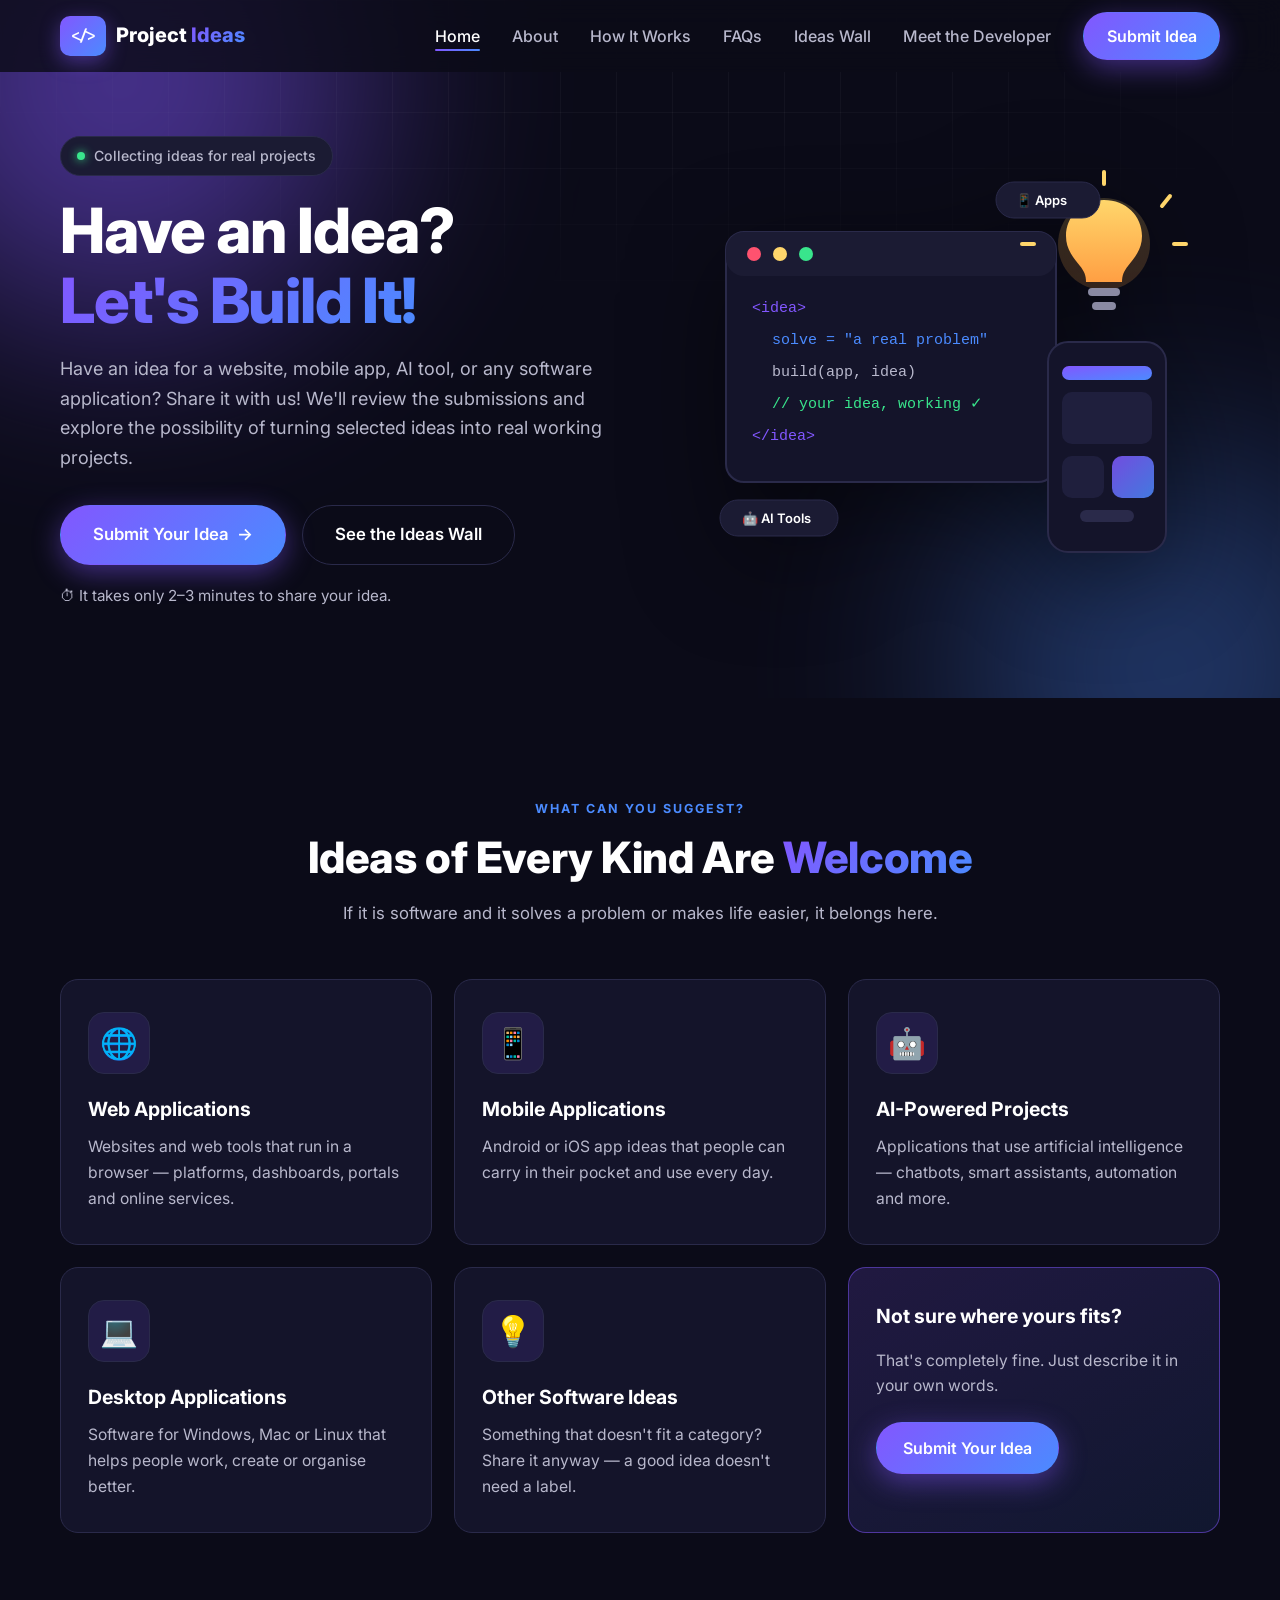
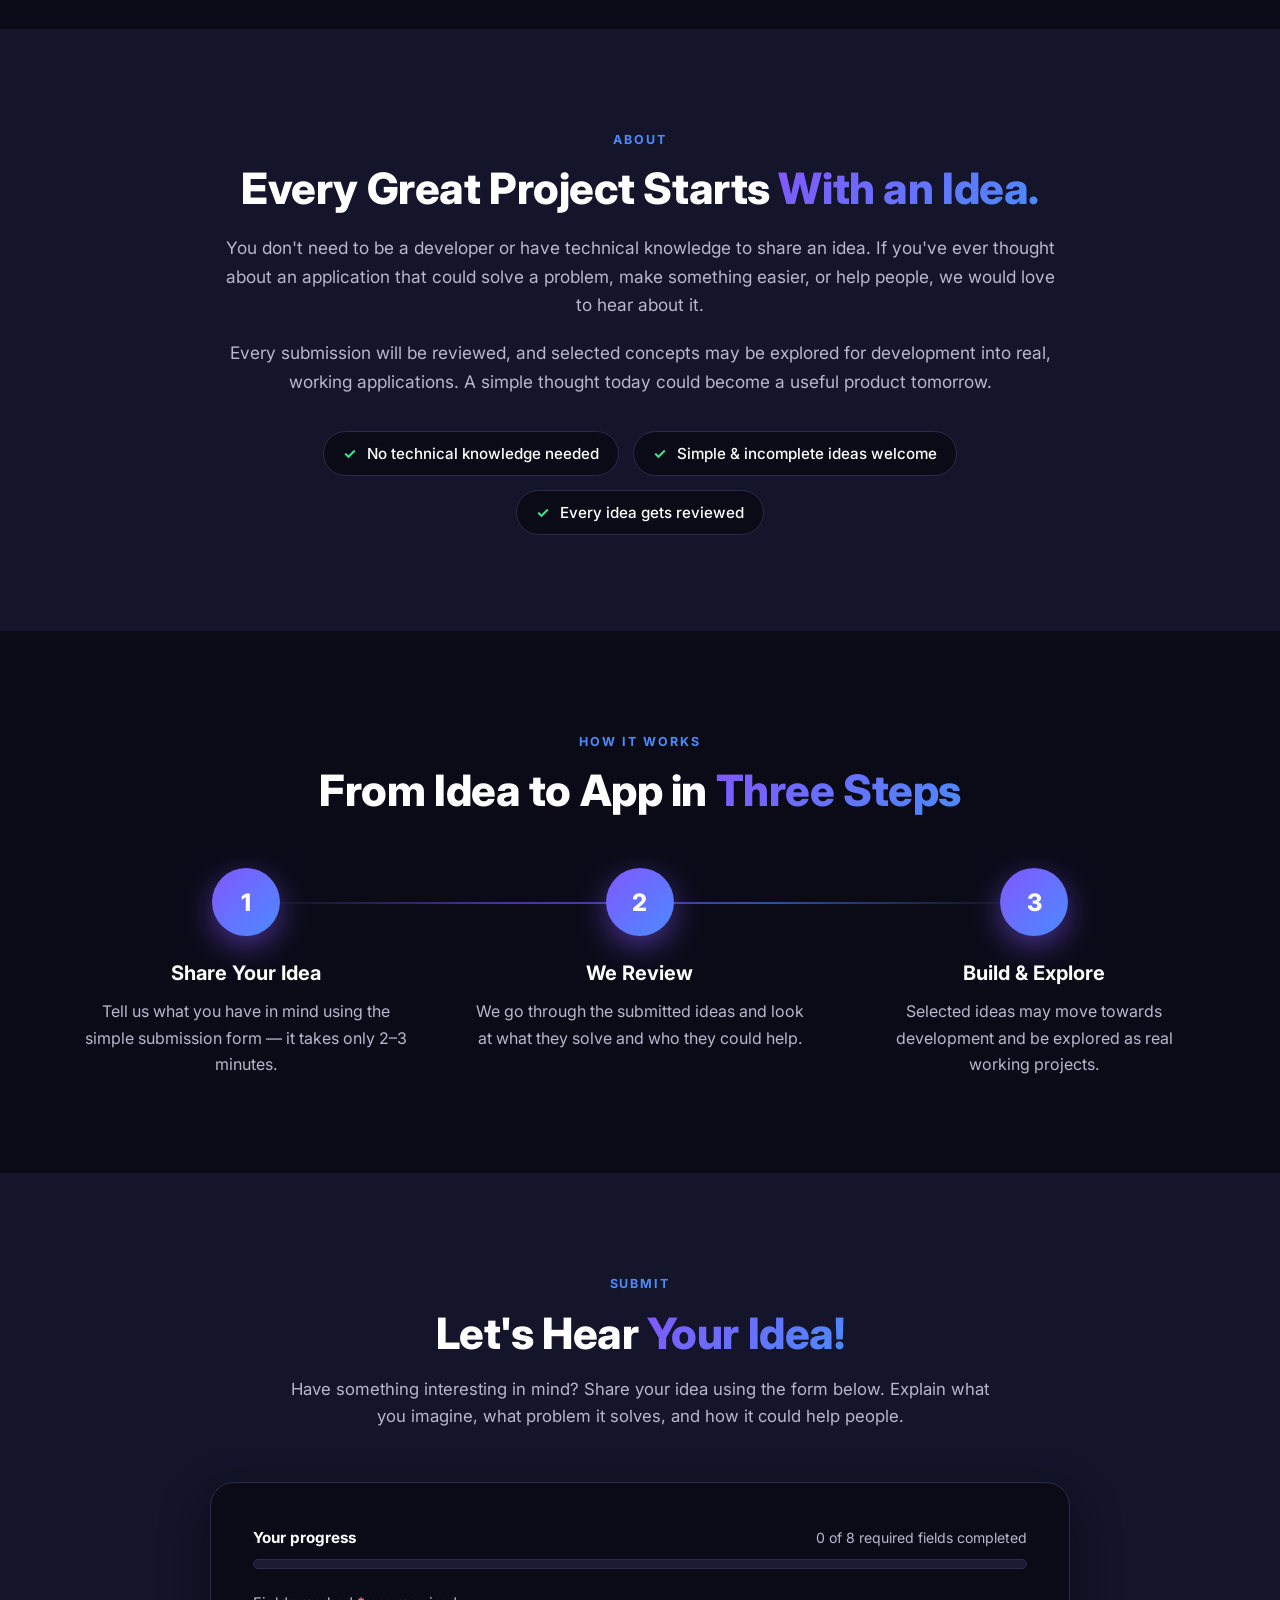
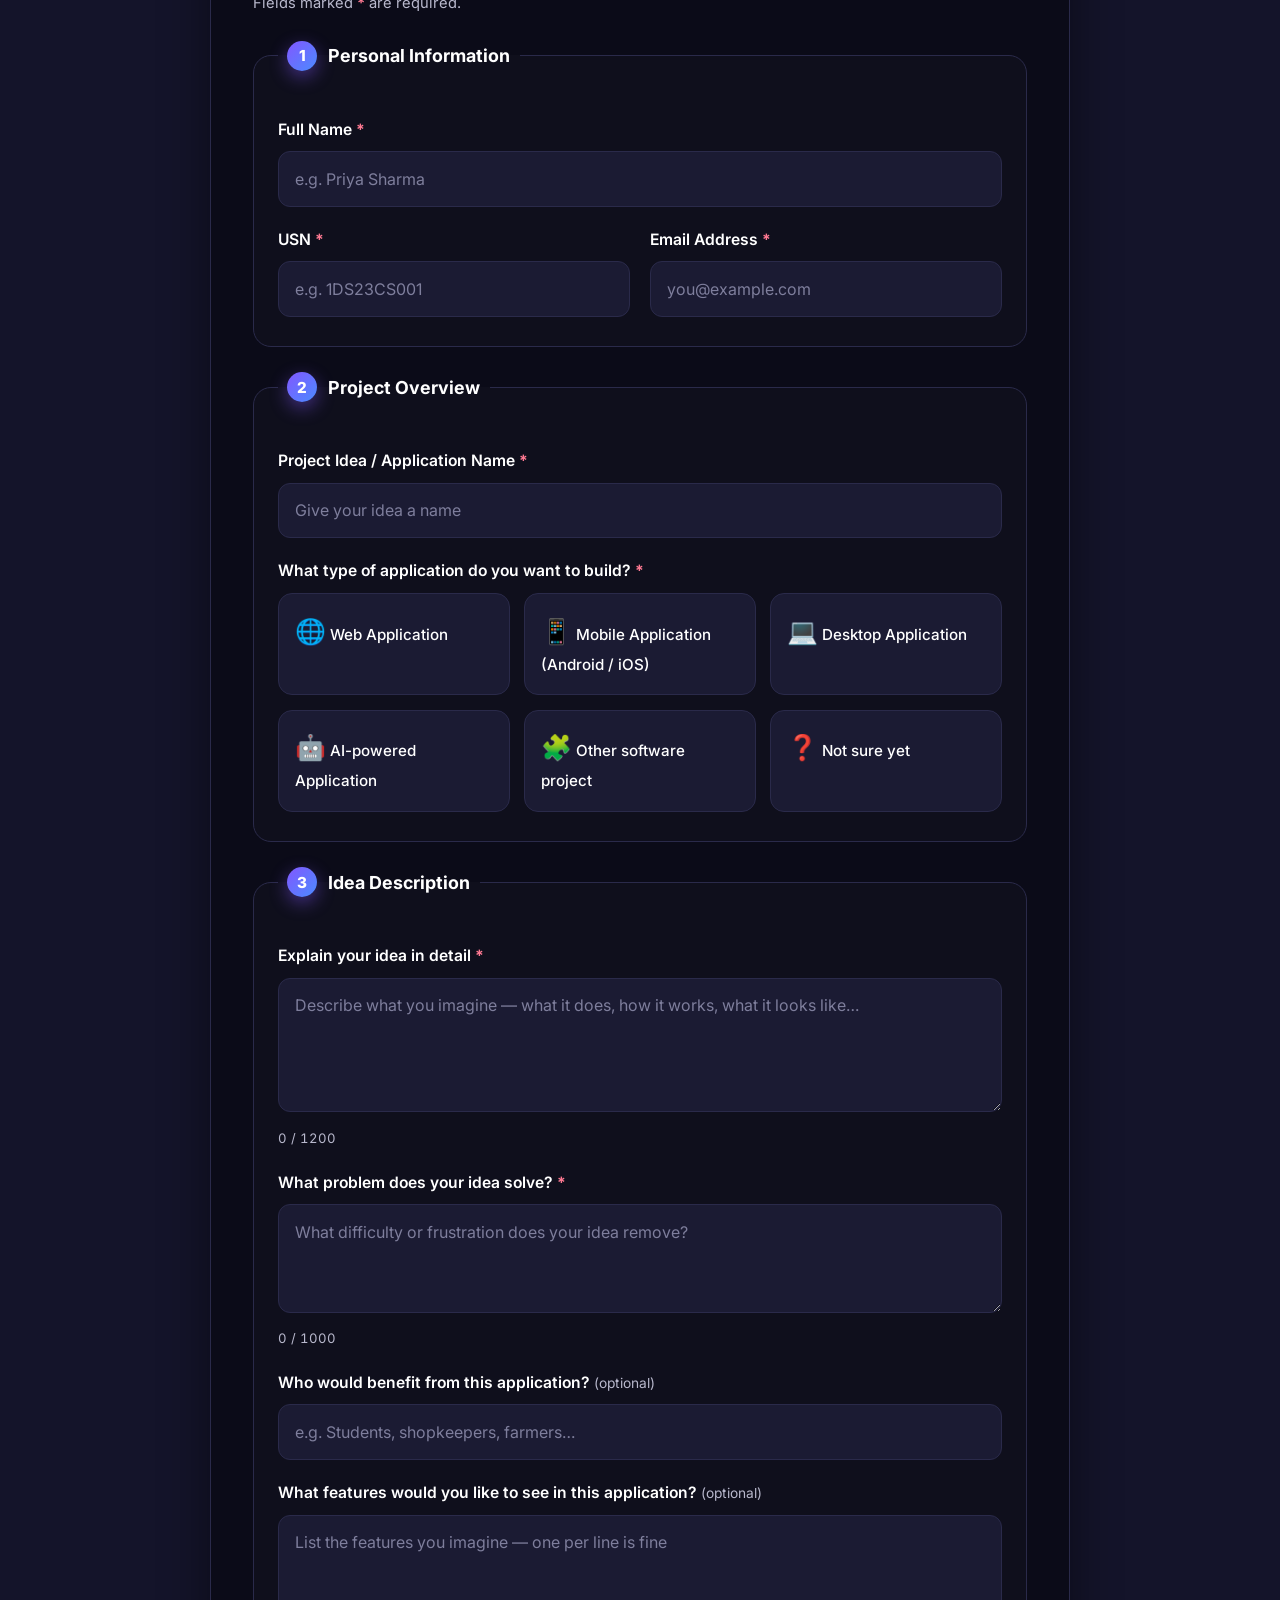
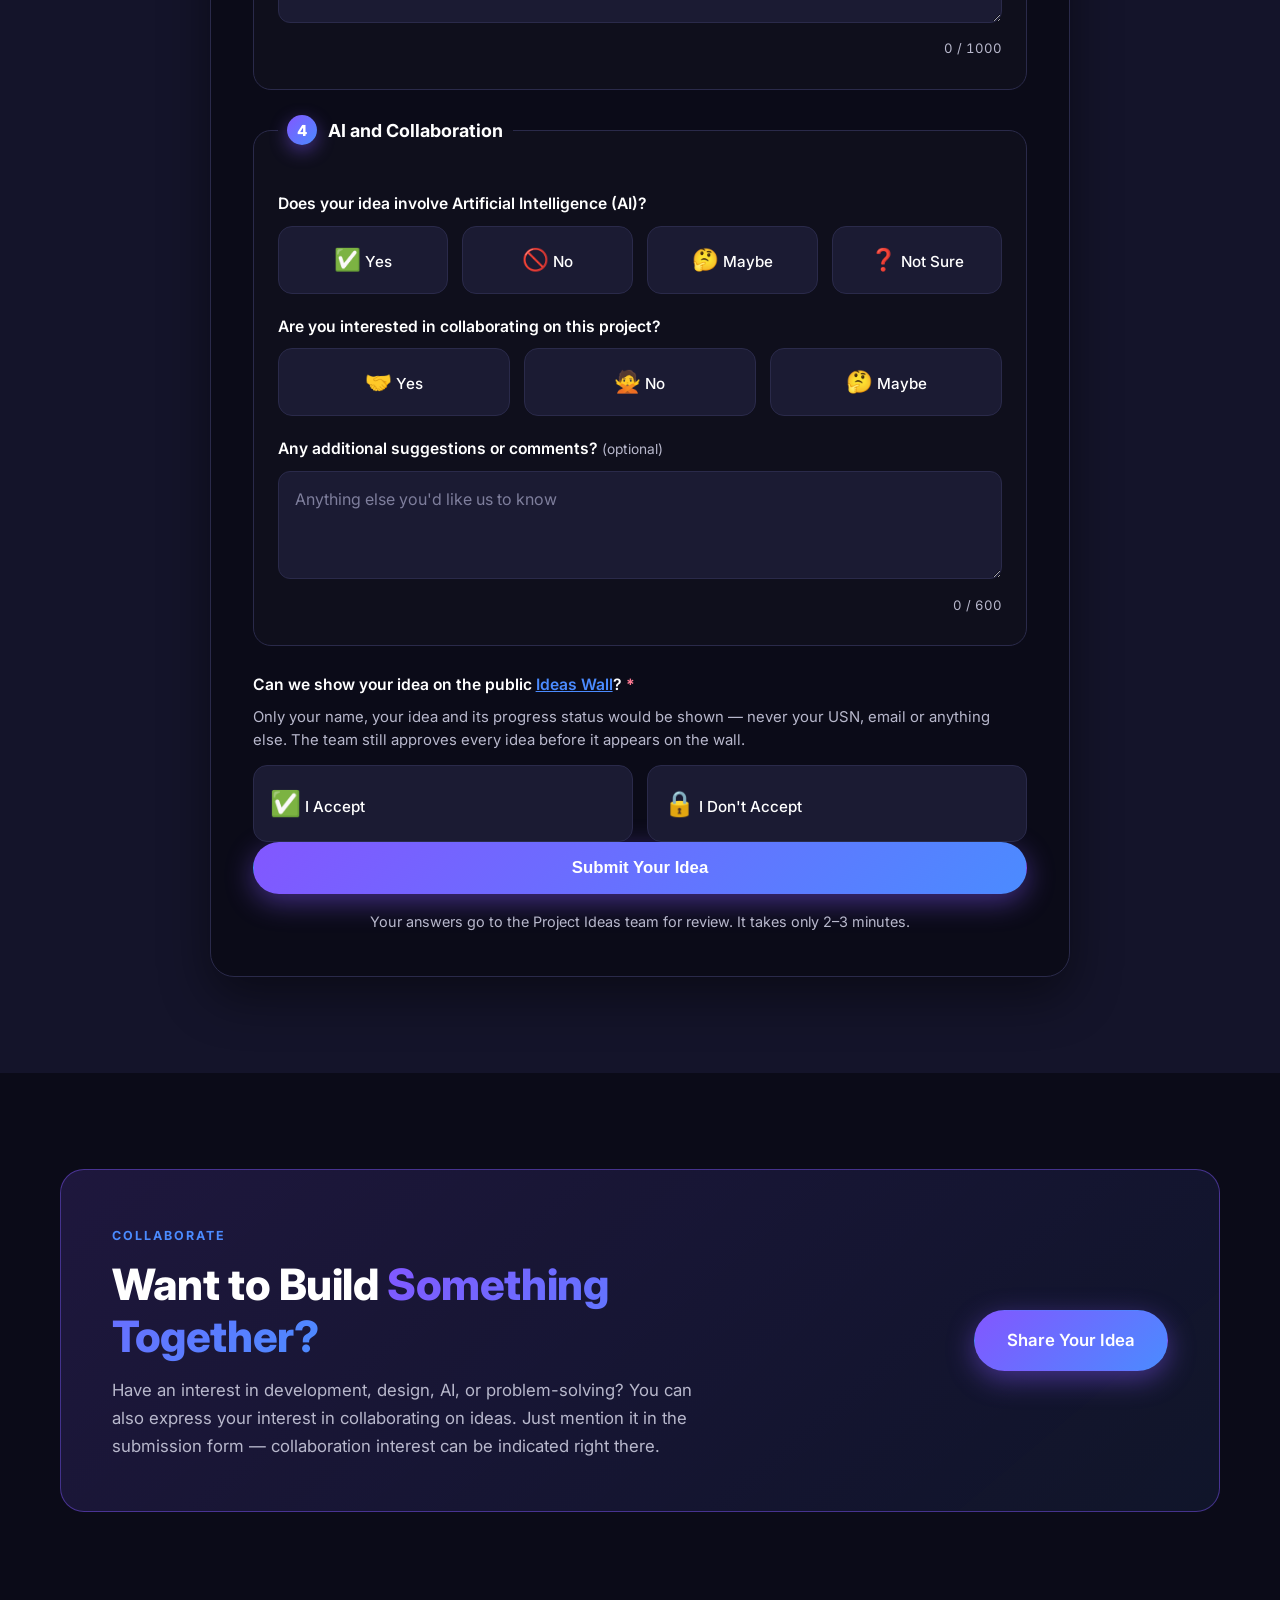
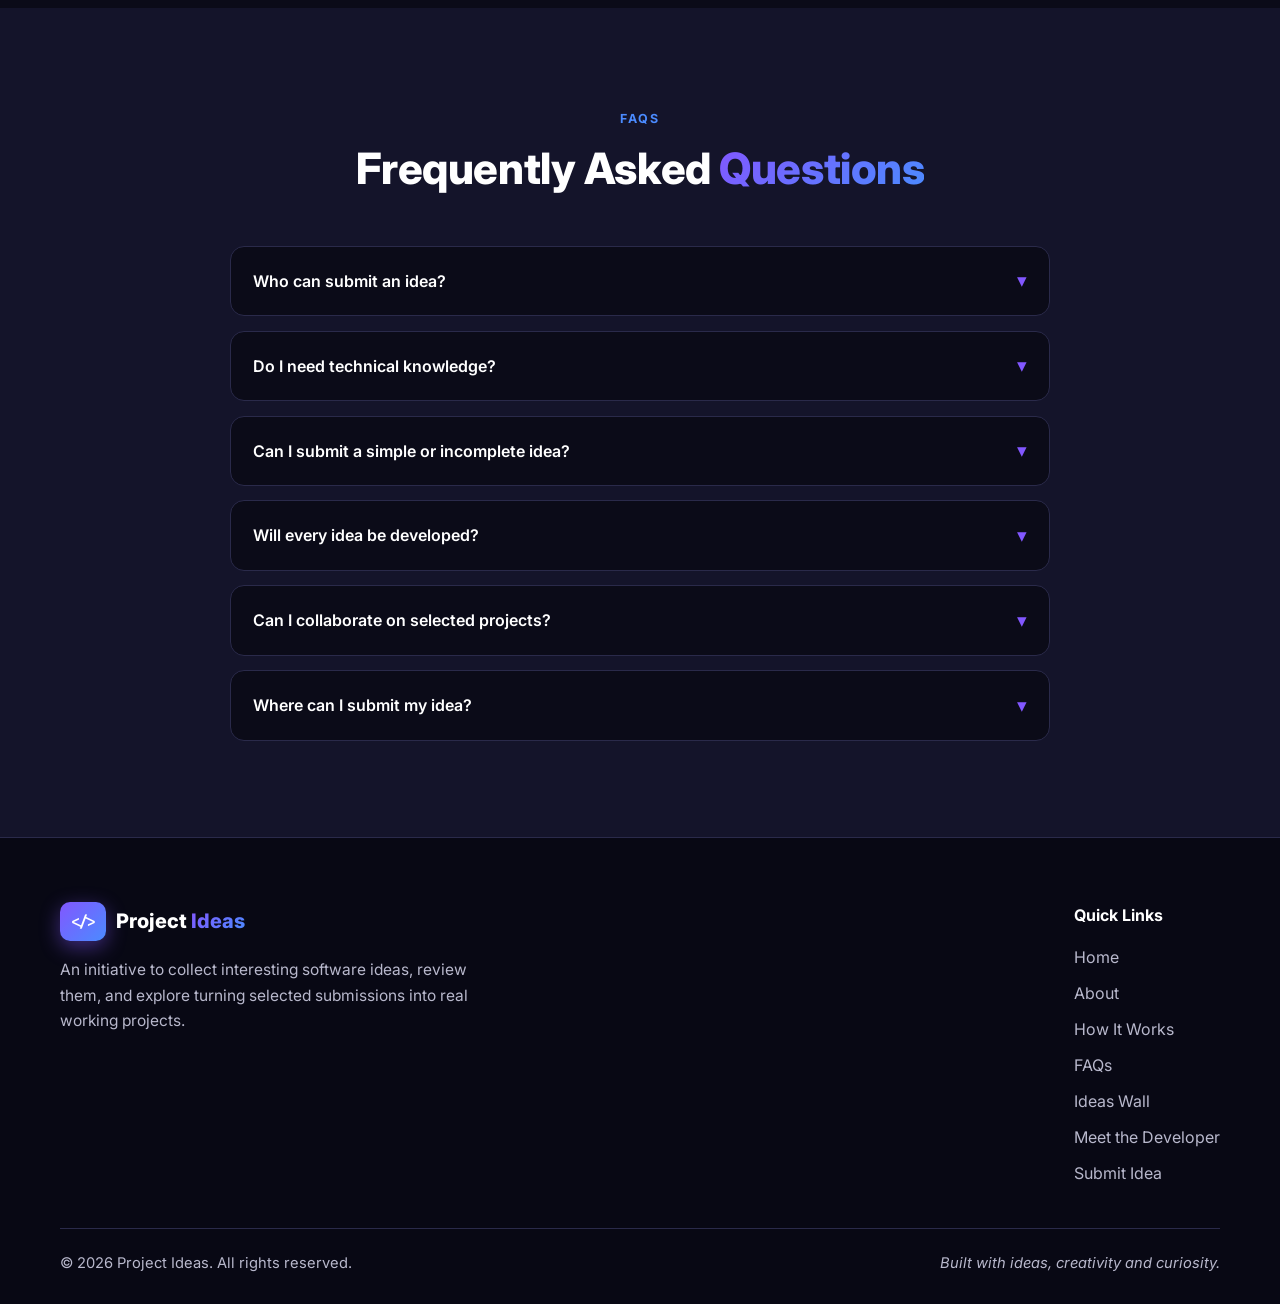
==== index.html @ 1f5ee450 "Add Meet the Developer page (about.html) + nav/footer links on all pages" ====
<!DOCTYPE html>
<html lang="en">
<head>
  <meta charset="UTF-8" />
  <meta name="viewport" content="width=device-width, initial-scale=1.0" />
  <title>Project Ideas — Have an Idea? Let's Build It!</title>
  <meta name="description" content="Share your idea for a website, mobile app, AI tool, desktop app or any software project. We review submissions and explore turning selected ideas into real working projects." />
  <meta name="keywords" content="project ideas, submit app idea, software ideas, AI projects, student projects, web app ideas, mobile app ideas" />
  <meta name="author" content="Project Ideas" />
  <meta name="theme-color" content="#0B0B18" />
  <!-- Open Graph -->
  <meta property="og:type" content="website" />
  <meta property="og:title" content="Project Ideas — Have an Idea? Let's Build It!" />
  <meta property="og:description" content="Share your software idea in 2–3 minutes. We'll review it and explore the possibility of turning selected ideas into real working projects." />
  <meta property="og:site_name" content="Project Ideas" />
  <meta name="twitter:card" content="summary" />
  <meta name="twitter:title" content="Project Ideas — Have an Idea? Let's Build It!" />
  <meta name="twitter:description" content="Share your software idea in 2–3 minutes. Selected ideas may move towards development." />
  <link rel="icon" type="image/svg+xml" href="assets/favicon.svg" />
  <link rel="preconnect" href="https://fonts.googleapis.com" />
  <link rel="preconnect" href="https://fonts.gstatic.com" crossorigin />
  <link href="https://fonts.googleapis.com/css2?family=Inter:wght@400;500;600;700;800&family=JetBrains+Mono:wght@500;700&display=swap" rel="stylesheet" />
  <link rel="stylesheet" href="css/style.css" />
</head>
<body>
  <a class="skip-link" href="#submit">Skip to submission form</a>

  <!-- ============ NAVIGATION ============ -->
  <header class="site-header" id="top">
    <nav class="nav container" aria-label="Main navigation">
      <a href="#home" class="logo" aria-label="Project Ideas — home">
        <span class="logo-icon" aria-hidden="true">&lt;/&gt;</span>
        <span class="logo-text">Project <span class="gradient-text">Ideas</span></span>
      </a>

      <button class="nav-toggle" id="navToggle" aria-expanded="false" aria-controls="navMenu" aria-label="Toggle navigation menu">
        <span></span><span></span><span></span>
      </button>

      <ul class="nav-menu" id="navMenu">
        <li><a class="nav-link active" href="#home">Home</a></li>
        <li><a class="nav-link" href="#about">About</a></li>
        <li><a class="nav-link" href="#how-it-works">How It Works</a></li>
        <li><a class="nav-link" href="#faqs">FAQs</a></li>
        <li><a class="nav-link" href="ideas.html">Ideas Wall</a></li>
        <li><a class="nav-link" href="about.html">Meet the Developer</a></li>
        <li><a class="btn btn-primary nav-cta" href="#submit">Submit Idea</a></li>
      </ul>
    </nav>
  </header>

  <main>
    <!-- ============ HERO ============ -->
    <section class="hero" id="home">
      <div class="hero-bg" aria-hidden="true">
        <div class="glow glow-purple"></div>
        <div class="glow glow-blue"></div>
        <div class="grid-overlay"></div>
      </div>
      <div class="container hero-inner">
        <div class="hero-copy reveal">
          <span class="badge"><span class="badge-dot" aria-hidden="true"></span> Collecting ideas for real projects</span>
          <h1>Have an Idea?<br /><span class="gradient-text">Let's Build It!</span></h1>
          <p class="hero-sub">Have an idea for a website, mobile app, AI tool, or any software application? Share it with us! We'll review the submissions and explore the possibility of turning selected ideas into real working projects.</p>
          <div class="hero-actions">
            <a href="#submit" class="btn btn-primary btn-lg">Submit Your Idea <span aria-hidden="true">→</span></a>
            <a href="ideas.html" class="btn btn-ghost btn-lg">See the Ideas Wall</a>
          </div>
          <p class="hero-note"><span aria-hidden="true">⏱</span> It takes only 2–3 minutes to share your idea.</p>
        </div>

        <div class="hero-art reveal" aria-hidden="true">
          <!-- Creative illustration: code window, lightbulb idea, app tiles -->
          <svg viewBox="0 0 520 420" role="img" aria-label="Illustration of a code editor with a glowing idea lightbulb and app windows" class="hero-svg">
            <defs>
              <linearGradient id="gradMain" x1="0" y1="0" x2="1" y2="1">
                <stop offset="0%" stop-color="#8257FF"/><stop offset="100%" stop-color="#4B8BFF"/>
              </linearGradient>
              <linearGradient id="gradBulb" x1="0" y1="0" x2="0" y2="1">
                <stop offset="0%" stop-color="#FFD66B"/><stop offset="100%" stop-color="#FF9F43"/>
              </linearGradient>
            </defs>
            <!-- code window -->
            <rect x="30" y="70" width="330" height="250" rx="18" fill="#14142A" stroke="#2A2A4A" stroke-width="2"/>
            <rect x="30" y="70" width="330" height="44" rx="18" fill="#1B1B33"/>
            <circle cx="58" cy="92" r="7" fill="#FF526F"/><circle cx="84" cy="92" r="7" fill="#FFD66B"/><circle cx="110" cy="92" r="7" fill="#39E58C"/>
            <g font-family="monospace" font-size="15">
              <text x="56" y="150" fill="#8257FF">&lt;idea&gt;</text>
              <text x="76" y="182" fill="#4B8BFF">solve = "a real problem"</text>
              <text x="76" y="214" fill="#B8B8CC">build(app, idea)</text>
              <text x="76" y="246" fill="#39E58C">// your idea, working ✓</text>
              <text x="56" y="278" fill="#8257FF">&lt;/idea&gt;</text>
            </g>
            <!-- phone -->
            <rect x="352" y="180" width="118" height="210" rx="20" fill="#14142A" stroke="#2A2A4A" stroke-width="2"/>
            <rect x="366" y="204" width="90" height="14" rx="7" fill="url(#gradMain)"/>
            <rect x="366" y="230" width="90" height="52" rx="10" fill="#1F1F3D"/>
            <rect x="366" y="294" width="42" height="42" rx="10" fill="#1F1F3D"/>
            <rect x="416" y="294" width="42" height="42" rx="10" fill="url(#gradMain)" opacity="0.85"/>
            <rect x="384" y="348" width="54" height="12" rx="6" fill="#2A2A4A"/>
            <!-- lightbulb -->
            <g class="bulb">
              <circle cx="408" cy="82" r="46" fill="url(#gradBulb)" opacity="0.18"/>
              <path d="M408 38c-22 0-38 16-38 36 0 14 8 22 14 30 4 5 6 9 6 16h36c0-7 2-11 6-16 6-8 14-16 14-30 0-20-16-36-38-36z" fill="url(#gradBulb)"/>
              <rect x="392" y="126" width="32" height="8" rx="4" fill="#8A8AA3"/>
              <rect x="396" y="140" width="24" height="8" rx="4" fill="#8A8AA3"/>
              <g stroke="#FFD66B" stroke-width="4" stroke-linecap="round">
                <line x1="408" y1="10" x2="408" y2="22"/><line x1="342" y1="34" x2="350" y2="44"/>
                <line x1="474" y1="34" x2="466" y2="44"/><line x1="326" y1="82" x2="338" y2="82"/><line x1="478" y1="82" x2="490" y2="82"/>
              </g>
            </g>
            <!-- floating chips -->
            <g font-family="Inter, sans-serif" font-size="13" font-weight="600">
              <rect x="24" y="338" width="118" height="36" rx="18" fill="#1B1B33" stroke="#2A2A4A"/>
              <text x="46" y="361" fill="#FFFFFF">🤖 AI Tools</text>
              <rect x="300" y="20" width="104" height="36" rx="18" fill="#1B1B33" stroke="#2A2A4A"/>
              <text x="320" y="43" fill="#FFFFFF">📱 Apps</text>
            </g>
          </svg>
        </div>
      </div>
    </section>

    <!-- ============ CATEGORIES ============ -->
    <section class="section" id="categories" aria-labelledby="categories-heading">
      <div class="container">
        <div class="section-head reveal">
          <span class="eyebrow">What can you suggest?</span>
          <h2 id="categories-heading">Ideas of Every Kind Are <span class="gradient-text">Welcome</span></h2>
          <p class="section-sub">If it is software and it solves a problem or makes life easier, it belongs here.</p>
        </div>
        <div class="cards-grid">
          <article class="card reveal">
            <div class="card-icon" aria-hidden="true">🌐</div>
            <h3>Web Applications</h3>
            <p>Websites and web tools that run in a browser — platforms, dashboards, portals and online services.</p>
          </article>
          <article class="card reveal">
            <div class="card-icon" aria-hidden="true">📱</div>
            <h3>Mobile Applications</h3>
            <p>Android or iOS app ideas that people can carry in their pocket and use every day.</p>
          </article>
          <article class="card reveal">
            <div class="card-icon" aria-hidden="true">🤖</div>
            <h3>AI-Powered Projects</h3>
            <p>Applications that use artificial intelligence — chatbots, smart assistants, automation and more.</p>
          </article>
          <article class="card reveal">
            <div class="card-icon" aria-hidden="true">💻</div>
            <h3>Desktop Applications</h3>
            <p>Software for Windows, Mac or Linux that helps people work, create or organise better.</p>
          </article>
          <article class="card reveal">
            <div class="card-icon" aria-hidden="true">💡</div>
            <h3>Other Software Ideas</h3>
            <p>Something that doesn't fit a category? Share it anyway — a good idea doesn't need a label.</p>
          </article>
          <article class="card card-cta reveal">
            <h3>Not sure where yours fits?</h3>
            <p>That's completely fine. Just describe it in your own words.</p>
            <a href="#submit" class="btn btn-primary">Submit Your Idea</a>
          </article>
        </div>
      </div>
    </section>

    <!-- ============ ABOUT ============ -->
    <section class="section section-alt" id="about" aria-labelledby="about-heading">
      <div class="container about-inner reveal">
        <span class="eyebrow">About</span>
        <h2 id="about-heading">Every Great Project Starts <span class="gradient-text">With an Idea.</span></h2>
        <p>You don't need to be a developer or have technical knowledge to share an idea. If you've ever thought about an application that could solve a problem, make something easier, or help people, we would love to hear about it.</p>
        <p>Every submission will be reviewed, and selected concepts may be explored for development into real, working applications. A simple thought today could become a useful product tomorrow.</p>
        <div class="about-points">
          <div class="about-point"><span aria-hidden="true">✓</span> No technical knowledge needed</div>
          <div class="about-point"><span aria-hidden="true">✓</span> Simple &amp; incomplete ideas welcome</div>
          <div class="about-point"><span aria-hidden="true">✓</span> Every idea gets reviewed</div>
        </div>
      </div>
    </section>

    <!-- ============ HOW IT WORKS ============ -->
    <section class="section" id="how-it-works" aria-labelledby="how-heading">
      <div class="container">
        <div class="section-head reveal">
          <span class="eyebrow">How It Works</span>
          <h2 id="how-heading">From Idea to App in <span class="gradient-text">Three Steps</span></h2>
        </div>
        <ol class="steps">
          <li class="step reveal">
            <div class="step-number" aria-hidden="true">1</div>
            <h3>Share Your Idea</h3>
            <p>Tell us what you have in mind using the simple submission form — it takes only 2–3 minutes.</p>
          </li>
          <li class="step reveal">
            <div class="step-number" aria-hidden="true">2</div>
            <h3>We Review</h3>
            <p>We go through the submitted ideas and look at what they solve and who they could help.</p>
          </li>
          <li class="step reveal">
            <div class="step-number" aria-hidden="true">3</div>
            <h3>Build &amp; Explore</h3>
            <p>Selected ideas may move towards development and be explored as real working projects.</p>
          </li>
        </ol>
      </div>
    </section>

    <!-- ============ SUBMIT ============ -->
    <section class="section section-alt" id="submit" aria-labelledby="submit-heading">
      <div class="container">
        <div class="section-head reveal">
          <span class="eyebrow">Submit</span>
          <h2 id="submit-heading">Let's Hear <span class="gradient-text">Your Idea!</span></h2>
          <p class="section-sub">Have something interesting in mind? Share your idea using the form below. Explain what you imagine, what problem it solves, and how it could help people.</p>
        </div>

        <div class="form-shell reveal">
          <!-- ===== Custom submission form (posts to Google Sheets via Apps Script — see js/config.js) ===== -->
          <form id="ideaForm" novalidate>
            <!-- Progress indicator -->
            <div class="form-progress" aria-live="polite">
              <div class="form-progress-head">
                <span class="form-progress-title">Your progress</span>
                <span class="form-progress-text" id="formProgressText">0 of 8 required fields completed</span>
              </div>
              <div class="form-progress-track" role="progressbar" aria-valuemin="0" aria-valuemax="100" aria-valuenow="0" id="formProgressBarWrap" aria-label="Form completion progress">
                <div class="form-progress-fill" id="formProgressFill"></div>
              </div>
            </div>

            <p class="form-required-note">Fields marked <span class="req" aria-hidden="true">*</span> are required.</p>

            <!-- Section 1: Personal Information -->
            <fieldset class="form-section">
              <legend><span class="form-section-num" aria-hidden="true">1</span> Personal Information</legend>

              <div class="field">
                <label for="fullName">Full Name <span class="req" aria-hidden="true">*</span></label>
                <input type="text" id="fullName" name="fullName" placeholder="e.g. Priya Sharma" autocomplete="name" required aria-describedby="err-fullName" />
                <p class="field-error" id="err-fullName" role="alert" hidden></p>
              </div>

              <div class="field-row">
                <div class="field">
                  <label for="usn">USN <span class="req" aria-hidden="true">*</span></label>
                  <input type="text" id="usn" name="usn" placeholder="e.g. 1DS23CS001" autocomplete="off" required aria-describedby="err-usn" />
                  <p class="field-error" id="err-usn" role="alert" hidden></p>
                </div>
                <div class="field">
                  <label for="email">Email Address <span class="req" aria-hidden="true">*</span></label>
                  <input type="email" id="email" name="email" placeholder="you@example.com" autocomplete="email" required aria-describedby="err-email" />
                  <p class="field-error" id="err-email" role="alert" hidden></p>
                </div>
              </div>
            </fieldset>

            <!-- Section 2: Project Overview -->
            <fieldset class="form-section">
              <legend><span class="form-section-num" aria-hidden="true">2</span> Project Overview</legend>

              <div class="field">
                <label for="ideaName">Project Idea / Application Name <span class="req" aria-hidden="true">*</span></label>
                <input type="text" id="ideaName" name="ideaName" placeholder="Give your idea a name" required aria-describedby="err-ideaName" />
                <p class="field-error" id="err-ideaName" role="alert" hidden></p>
              </div>

              <div class="field">
                <span class="field-label" id="appTypeLabel">What type of application do you want to build? <span class="req" aria-hidden="true">*</span></span>
                <div class="select-cards" role="radiogroup" aria-labelledby="appTypeLabel" aria-describedby="err-appType">
                  <label class="select-card">
                    <input type="radio" name="appType" value="Web Application" />
                    <span class="select-card-icon" aria-hidden="true">🌐</span>
                    <span class="select-card-text">Web Application</span>
                  </label>
                  <label class="select-card">
                    <input type="radio" name="appType" value="Mobile Application (Android / iOS)" />
                    <span class="select-card-icon" aria-hidden="true">📱</span>
                    <span class="select-card-text">Mobile Application (Android / iOS)</span>
                  </label>
                  <label class="select-card">
                    <input type="radio" name="appType" value="Desktop Application" />
                    <span class="select-card-icon" aria-hidden="true">💻</span>
                    <span class="select-card-text">Desktop Application</span>
                  </label>
                  <label class="select-card">
                    <input type="radio" name="appType" value="AI-powered Application" />
                    <span class="select-card-icon" aria-hidden="true">🤖</span>
                    <span class="select-card-text">AI-powered Application</span>
                  </label>
                  <label class="select-card">
                    <input type="radio" name="appType" value="Other software project" />
                    <span class="select-card-icon" aria-hidden="true">🧩</span>
                    <span class="select-card-text">Other software project</span>
                  </label>
                  <label class="select-card">
                    <input type="radio" name="appType" value="Not sure yet" />
                    <span class="select-card-icon" aria-hidden="true">❓</span>
                    <span class="select-card-text">Not sure yet</span>
                  </label>
                </div>
                <p class="field-error" id="err-appType" role="alert" hidden></p>
              </div>
            </fieldset>

            <!-- Section 3: Idea Description -->
            <fieldset class="form-section">
              <legend><span class="form-section-num" aria-hidden="true">3</span> Idea Description</legend>

              <div class="field">
                <label for="ideaExplain">Explain your idea in detail <span class="req" aria-hidden="true">*</span></label>
                <textarea id="ideaExplain" name="ideaExplain" rows="4" maxlength="1200" data-counter placeholder="Describe what you imagine — what it does, how it works, what it looks like…" required aria-describedby="err-ideaExplain"></textarea>
                <div class="field-meta"><p class="field-error" id="err-ideaExplain" role="alert" hidden></p><span class="char-count" data-count-for="ideaExplain" aria-hidden="true">0 / 1200</span></div>
              </div>

              <div class="field">
                <label for="problem">What problem does your idea solve? <span class="req" aria-hidden="true">*</span></label>
                <textarea id="problem" name="problem" rows="3" maxlength="1000" data-counter placeholder="What difficulty or frustration does your idea remove?" required aria-describedby="err-problem"></textarea>
                <div class="field-meta"><p class="field-error" id="err-problem" role="alert" hidden></p><span class="char-count" data-count-for="problem" aria-hidden="true">0 / 1000</span></div>
              </div>

              <div class="field">
                <label for="beneficiaries">Who would benefit from this application? <span class="optional">(optional)</span></label>
                <input type="text" id="beneficiaries" name="beneficiaries" placeholder="e.g. Students, shopkeepers, farmers…" />
              </div>

              <div class="field">
                <label for="features">What features would you like to see in this application? <span class="optional">(optional)</span></label>
                <textarea id="features" name="features" rows="3" maxlength="1000" data-counter placeholder="List the features you imagine — one per line is fine"></textarea>
                <div class="field-meta"><span></span><span class="char-count" data-count-for="features" aria-hidden="true">0 / 1000</span></div>
              </div>
            </fieldset>

            <!-- Section 4: AI and Collaboration -->
            <fieldset class="form-section">
              <legend><span class="form-section-num" aria-hidden="true">4</span> AI and Collaboration</legend>

              <div class="field">
                <span class="field-label" id="aiLabel">Does your idea involve Artificial Intelligence (AI)?</span>
                <div class="choice-cards choice-cards-4" role="radiogroup" aria-labelledby="aiLabel">
                  <label class="select-card select-card-sm">
                    <input type="radio" name="aiInvolved" value="Yes" />
                    <span class="select-card-icon" aria-hidden="true">✅</span>
                    <span class="select-card-text">Yes</span>
                  </label>
                  <label class="select-card select-card-sm">
                    <input type="radio" name="aiInvolved" value="No" />
                    <span class="select-card-icon" aria-hidden="true">🚫</span>
                    <span class="select-card-text">No</span>
                  </label>
                  <label class="select-card select-card-sm">
                    <input type="radio" name="aiInvolved" value="Maybe" />
                    <span class="select-card-icon" aria-hidden="true">🤔</span>
                    <span class="select-card-text">Maybe</span>
                  </label>
                  <label class="select-card select-card-sm">
                    <input type="radio" name="aiInvolved" value="Not Sure" />
                    <span class="select-card-icon" aria-hidden="true">❓</span>
                    <span class="select-card-text">Not Sure</span>
                  </label>
                </div>
              </div>

              <div class="field">
                <span class="field-label" id="collabLabel">Are you interested in collaborating on this project?</span>
                <div class="choice-cards choice-cards-3" role="radiogroup" aria-labelledby="collabLabel">
                  <label class="select-card select-card-sm">
                    <input type="radio" name="collaborate" value="Yes" />
                    <span class="select-card-icon" aria-hidden="true">🤝</span>
                    <span class="select-card-text">Yes</span>
                  </label>
                  <label class="select-card select-card-sm">
                    <input type="radio" name="collaborate" value="No" />
                    <span class="select-card-icon" aria-hidden="true">🙅</span>
                    <span class="select-card-text">No</span>
                  </label>
                  <label class="select-card select-card-sm">
                    <input type="radio" name="collaborate" value="Maybe" />
                    <span class="select-card-icon" aria-hidden="true">🤔</span>
                    <span class="select-card-text">Maybe</span>
                  </label>
                </div>
              </div>

              <div class="field">
                <label for="comments">Any additional suggestions or comments? <span class="optional">(optional)</span></label>
                <textarea id="comments" name="comments" rows="3" maxlength="600" data-counter placeholder="Anything else you'd like us to know"></textarea>
                <div class="field-meta"><span></span><span class="char-count" data-count-for="comments" aria-hidden="true">0 / 600</span></div>
              </div>
            </fieldset>

            <div class="field consent-field">
              <span class="field-label" id="consentLabel">Can we show your idea on the public <a href="ideas.html">Ideas Wall</a>? <span class="req" aria-hidden="true">*</span></span>
              <p class="consent-note">Only your name, your idea and its progress status would be shown — never your USN, email or anything else. The team still approves every idea before it appears on the wall.</p>
              <div class="choice-cards choice-cards-2" role="radiogroup" aria-labelledby="consentLabel" aria-describedby="err-consent">
                <label class="select-card">
                  <input type="radio" name="consentPublic" value="Yes" />
                  <span class="select-card-icon" aria-hidden="true">✅</span>
                  <span class="select-card-text">I Accept</span>
                </label>
                <label class="select-card">
                  <input type="radio" name="consentPublic" value="No" />
                  <span class="select-card-icon" aria-hidden="true">🔒</span>
                  <span class="select-card-text">I Don't Accept</span>
                </label>
              </div>
              <p class="field-error" id="err-consent" role="alert" hidden></p>
            </div>

            <div class="form-error-banner" id="formError" role="alert" hidden>
              <strong>Your idea couldn't be submitted.</strong>
              <span id="formErrorText">Please check your connection and try again.</span>
            </div>

            <button type="submit" class="btn btn-primary btn-lg form-submit" id="submitBtn">
              <span class="btn-spinner" id="submitSpinner" aria-hidden="true" hidden></span>
              <span id="submitBtnText">Submit Your Idea</span>
            </button>
            <p class="form-privacy">Your answers go to the Project Ideas team for review. It takes only 2–3 minutes.</p>
          </form>

          <!-- ===== Success confirmation (shown after a successful submission) ===== -->
          <div class="form-success" id="formSuccess" hidden tabindex="-1">
            <div class="success-check" aria-hidden="true">
              <svg viewBox="0 0 52 52"><circle cx="26" cy="26" r="24" fill="none"/><path fill="none" d="M14 27l8 8 16-17"/></svg>
            </div>
            <h3>Idea submitted — thank you!</h3>
            <p>Your idea <strong id="successIdeaName"></strong> has been received. We'll review it along with the other submissions, and selected ideas may move towards development.</p>
            <p class="form-thanks">Thank you for taking the time to share your idea!</p>
            <button type="button" class="btn btn-ghost" id="submitAnother">Submit Another Idea</button>
          </div>
        </div>
      </div>
    </section>

    <!-- ============ COLLABORATION ============ -->
    <section class="section" id="collaborate" aria-labelledby="collab-heading">
      <div class="container collab-box reveal">
        <div>
          <span class="eyebrow">Collaborate</span>
          <h2 id="collab-heading">Want to Build <span class="gradient-text">Something Together?</span></h2>
          <p>Have an interest in development, design, AI, or problem-solving? You can also express your interest in collaborating on ideas. Just mention it in the submission form — collaboration interest can be indicated right there.</p>
        </div>
        <a href="#submit" class="btn btn-primary btn-lg">Share Your Idea</a>
      </div>
    </section>

    <!-- ============ FAQ ============ -->
    <section class="section section-alt" id="faqs" aria-labelledby="faq-heading">
      <div class="container faq-wrap">
        <div class="section-head reveal">
          <span class="eyebrow">FAQs</span>
          <h2 id="faq-heading">Frequently Asked <span class="gradient-text">Questions</span></h2>
        </div>
        <div class="faq-list reveal">
          <div class="faq-item">
            <h3><button class="faq-question" aria-expanded="false">Who can submit an idea?<span class="faq-chevron" aria-hidden="true">▾</span></button></h3>
            <div class="faq-answer" hidden><p>Anyone. Students and other interested people are all welcome — if you have an idea for a software application, you can share it here.</p></div>
          </div>
          <div class="faq-item">
            <h3><button class="faq-question" aria-expanded="false">Do I need technical knowledge?<span class="faq-chevron" aria-hidden="true">▾</span></button></h3>
            <div class="faq-answer" hidden><p>No. You don't need to be a developer or have any technical knowledge. Just describe your idea in your own words — what it is, what problem it solves, and how it could help people.</p></div>
          </div>
          <div class="faq-item">
            <h3><button class="faq-question" aria-expanded="false">Can I submit a simple or incomplete idea?<span class="faq-chevron" aria-hidden="true">▾</span></button></h3>
            <div class="faq-answer" hidden><p>Yes, absolutely. Simple and incomplete ideas are welcome. Share whatever you have in mind — even a rough thought is a valid starting point.</p></div>
          </div>
          <div class="faq-item">
            <h3><button class="faq-question" aria-expanded="false">Will every idea be developed?<span class="faq-chevron" aria-hidden="true">▾</span></button></h3>
            <div class="faq-answer" hidden><p>Not every idea can be developed. All submissions are reviewed, and selected ideas may be explored for development into working projects.</p></div>
          </div>
          <div class="faq-item">
            <h3><button class="faq-question" aria-expanded="false">Can I collaborate on selected projects?<span class="faq-chevron" aria-hidden="true">▾</span></button></h3>
            <div class="faq-answer" hidden><p>Yes. If you're interested in development, design, AI or problem-solving, you can express your interest in collaborating through the submission form.</p></div>
          </div>
          <div class="faq-item">
            <h3><button class="faq-question" aria-expanded="false">Where can I submit my idea?<span class="faq-chevron" aria-hidden="true">▾</span></button></h3>
            <div class="faq-answer" hidden><p>Right here on this page — use the <a href="#submit">submission form in the Submit section above</a>. It takes only 2–3 minutes.</p></div>
          </div>
        </div>
      </div>
    </section>
  </main>

  <!-- ============ FOOTER ============ -->
  <footer class="site-footer">
    <div class="container footer-inner">
      <div class="footer-brand">
        <a href="#home" class="logo">
          <span class="logo-icon" aria-hidden="true">&lt;/&gt;</span>
          <span class="logo-text">Project <span class="gradient-text">Ideas</span></span>
        </a>
        <p>An initiative to collect interesting software ideas, review them, and explore turning selected submissions into real working projects.</p>
      </div>
      <nav class="footer-links" aria-label="Footer navigation">
        <h3>Quick Links</h3>
        <ul>
          <li><a href="#home">Home</a></li>
          <li><a href="#about">About</a></li>
          <li><a href="#how-it-works">How It Works</a></li>
          <li><a href="#faqs">FAQs</a></li>
          <li><a href="ideas.html">Ideas Wall</a></li>
          <li><a href="about.html">Meet the Developer</a></li>
          <li><a href="#submit">Submit Idea</a></li>
        </ul>
      </nav>
    </div>
    <div class="container footer-bottom">
      <p>© <span id="year">2026</span> Project Ideas. All rights reserved.</p>
      <p class="footer-tagline">Built with ideas, creativity and curiosity.</p>
    </div>
  </footer>

  <button class="back-to-top" id="backToTop" aria-label="Back to top">↑</button>

  <script src="js/config.js"></script>
  <script src="js/main.js"></script>
  <script src="js/form.js"></script>
</body>
</html>
---- css/style.css ----
/* Project Ideas — style.css */
:root{
  --bg:#0B0B18; --bg-2:#14142A; --bg-3:#1B1B33; --border:#2A2A4A;
  --purple:#8257FF; --blue:#4B8BFF; --white:#FFFFFF; --muted:#B8B8CC;
  --radius:18px; --header-h:72px;
  --gradient:linear-gradient(135deg,var(--purple),var(--blue));
  --shadow:0 20px 50px rgba(0,0,0,.45);
}
*{margin:0;padding:0;box-sizing:border-box}
html{scroll-behavior:smooth;scroll-padding-top:calc(var(--header-h) + 16px)}
body{background:var(--bg);color:var(--white);font-family:'Inter',system-ui,-apple-system,'Segoe UI',sans-serif;line-height:1.65;overflow-x:hidden}
img,svg{max-width:100%}
a{color:inherit}
::selection{background:var(--purple);color:#fff}
:focus-visible{outline:3px solid var(--blue);outline-offset:3px;border-radius:6px}
.skip-link{position:absolute;left:-999px;top:0;background:var(--purple);color:#fff;padding:.7rem 1.2rem;z-index:200;border-radius:0 0 10px 0}
.skip-link:focus{left:0}
.container{width:min(1160px,92%);margin:0 auto}
.gradient-text{background:var(--gradient);-webkit-background-clip:text;background-clip:text;color:transparent}

/* Buttons */
.btn{display:inline-flex;align-items:center;gap:.5rem;font-weight:600;text-decoration:none;border-radius:999px;padding:.75rem 1.6rem;transition:transform .25s ease,box-shadow .25s ease,background .25s ease;border:1px solid transparent;cursor:pointer;font-size:1rem}
.btn-primary{background:var(--gradient);color:#fff;box-shadow:0 8px 28px rgba(130,87,255,.45)}
.btn-primary:hover{transform:translateY(-2px);box-shadow:0 12px 36px rgba(75,139,255,.55)}
.btn-ghost{background:transparent;color:var(--white);border-color:var(--border)}
.btn-ghost:hover{border-color:var(--purple);background:rgba(130,87,255,.08);transform:translateY(-2px)}
.btn-lg{padding:.95rem 2rem;font-size:1.05rem}

/* Header / Nav */
.site-header{position:fixed;inset:0 0 auto 0;height:var(--header-h);z-index:100;background:rgba(11,11,24,.82);backdrop-filter:blur(14px);-webkit-backdrop-filter:blur(14px);border-bottom:1px solid transparent;transition:border-color .3s,box-shadow .3s}
.site-header.scrolled{border-bottom-color:var(--border);box-shadow:0 10px 30px rgba(0,0,0,.35)}
.nav{height:var(--header-h);display:flex;align-items:center;justify-content:space-between;gap:1rem}
.logo{display:flex;align-items:center;gap:.6rem;text-decoration:none;font-weight:800;font-size:1.25rem}
.logo-icon{font-family:'JetBrains Mono',monospace;font-weight:700;font-size:.95rem;background:var(--gradient);color:#fff;padding:.45rem .6rem;border-radius:10px;box-shadow:0 6px 20px rgba(130,87,255,.45)}
.nav-menu{display:flex;align-items:center;gap:2rem;list-style:none}
.nav-link{text-decoration:none;color:var(--muted);font-weight:500;position:relative;padding:.3rem 0;transition:color .25s}
.nav-link::after{content:"";position:absolute;left:0;bottom:0;height:2px;width:0;background:var(--gradient);transition:width .3s ease;border-radius:2px}
.nav-link:hover,.nav-link.active{color:var(--white)}
.nav-link:hover::after,.nav-link.active::after{width:100%}
.nav-cta{padding:.6rem 1.4rem}
.nav-toggle{display:none;background:none;border:0;cursor:pointer;padding:.5rem}
.nav-toggle span{display:block;width:26px;height:3px;background:#fff;border-radius:3px;margin:5px 0;transition:.3s}
.nav-toggle.open span:nth-child(1){transform:translateY(8px) rotate(45deg)}
.nav-toggle.open span:nth-child(2){opacity:0}
.nav-toggle.open span:nth-child(3){transform:translateY(-8px) rotate(-45deg)}

/* Hero */
.hero{position:relative;padding:calc(var(--header-h) + 64px) 0 90px;overflow:hidden}
.hero-bg{position:absolute;inset:0;pointer-events:none}
.glow{position:absolute;border-radius:50%;filter:blur(110px);opacity:.5}
.glow-purple{width:480px;height:480px;background:#8257FF;top:-160px;left:-120px}
.glow-blue{width:420px;height:420px;background:#4B8BFF;bottom:-180px;right:-100px;opacity:.35}
.grid-overlay{position:absolute;inset:0;background-image:linear-gradient(rgba(255,255,255,.035) 1px,transparent 1px),linear-gradient(90deg,rgba(255,255,255,.035) 1px,transparent 1px);background-size:56px 56px;mask-image:radial-gradient(ellipse 80% 60% at 50% 0%,#000 30%,transparent 75%)}
.hero-inner{position:relative;display:grid;grid-template-columns:1.05fr .95fr;gap:3rem;align-items:center}
.badge{display:inline-flex;align-items:center;gap:.55rem;background:var(--bg-3);border:1px solid var(--border);color:var(--muted);font-size:.88rem;font-weight:500;padding:.45rem 1rem;border-radius:999px}
.badge-dot{width:8px;height:8px;border-radius:50%;background:#39E58C;box-shadow:0 0 10px #39E58C}
.hero h1{font-size:clamp(2.4rem,5.2vw,3.9rem);line-height:1.12;font-weight:800;letter-spacing:-.02em;margin:1.3rem 0 1.1rem}
.hero-sub{color:var(--muted);font-size:1.13rem;max-width:34rem}
.hero-actions{display:flex;flex-wrap:wrap;gap:1rem;margin:2rem 0 1.1rem}
.hero-note{color:var(--muted);font-size:.95rem}
.hero-art{display:flex;justify-content:center}
.hero-svg{width:100%;height:auto;max-width:520px;filter:drop-shadow(0 24px 50px rgba(0,0,0,.45))}
.bulb{transform-origin:408px 82px;animation:bulbPulse 3.2s ease-in-out infinite}
@keyframes bulbPulse{0%,100%{transform:scale(1)}50%{transform:scale(1.045)}}

/* Sections */
.section{padding:96px 0}
.section-alt{background:var(--bg-2)}
.section-head{text-align:center;max-width:44rem;margin:0 auto 3.2rem}
.eyebrow{display:inline-block;text-transform:uppercase;letter-spacing:.16em;font-size:.78rem;font-weight:700;color:var(--blue);margin-bottom:.8rem}
.section h2{font-size:clamp(1.9rem,3.6vw,2.7rem);font-weight:800;line-height:1.2;letter-spacing:-.01em}
.section-sub{color:var(--muted);margin-top:1rem;font-size:1.05rem}

/* Category cards */
.cards-grid{display:grid;grid-template-columns:repeat(3,1fr);gap:1.4rem}
.card{background:var(--bg-2);border:1px solid var(--border);border-radius:var(--radius);padding:2rem 1.7rem;transition:transform .3s ease,border-color .3s ease,box-shadow .3s ease}
.section-alt .card{background:var(--bg)}
.card:hover{transform:translateY(-6px);border-color:var(--purple);box-shadow:var(--shadow)}
.card-icon{font-size:1.9rem;width:62px;height:62px;display:flex;align-items:center;justify-content:center;background:rgba(130,87,255,.13);border:1px solid var(--border);border-radius:16px;margin-bottom:1.2rem}
.card h3{font-size:1.22rem;margin-bottom:.55rem}
.card p{color:var(--muted);font-size:.98rem}
.card-cta{display:flex;flex-direction:column;align-items:flex-start;gap:.4rem;background:linear-gradient(150deg,rgba(130,87,255,.18),rgba(75,139,255,.10));border-color:rgba(130,87,255,.5)}
.card-cta .btn{margin-top:1rem}

/* About */
.about-inner{max-width:52rem;text-align:center}
.about-inner p{color:var(--muted);font-size:1.08rem;margin-top:1.2rem}
.about-points{display:flex;flex-wrap:wrap;justify-content:center;gap:.9rem;margin-top:2.2rem}
.about-point{background:var(--bg);border:1px solid var(--border);border-radius:999px;padding:.55rem 1.2rem;font-weight:500;font-size:.95rem}
.about-point span{color:#39E58C;font-weight:700;margin-right:.4rem}

/* Steps */
.steps{list-style:none;display:grid;grid-template-columns:repeat(3,1fr);gap:1.4rem;position:relative}
.steps::before{content:"";position:absolute;top:34px;left:16%;right:16%;height:2px;background:linear-gradient(90deg,transparent,var(--purple),var(--blue),transparent);opacity:.55}
.step{text-align:center;padding:0 1rem;position:relative}
.step-number{width:68px;height:68px;margin:0 auto 1.3rem;border-radius:50%;background:var(--gradient);display:flex;align-items:center;justify-content:center;font-size:1.5rem;font-weight:800;box-shadow:0 10px 30px rgba(130,87,255,.5);position:relative;z-index:1}
.step h3{font-size:1.25rem;margin-bottom:.5rem}
.step p{color:var(--muted)}

/* Custom submission form */
.form-shell{background:var(--bg);border:1px solid var(--border);border-radius:24px;padding:clamp(1.4rem,3.5vw,2.6rem);box-shadow:var(--shadow);max-width:860px;margin:0 auto;text-align:left}
.form-required-note{color:var(--muted);font-size:.92rem;margin-bottom:1.6rem}
.req{color:#FF7A93;font-weight:700}
.optional{color:var(--muted);font-weight:400;font-size:.86rem}
.form-section{border:1px solid var(--border);border-radius:var(--radius);padding:1.6rem 1.5rem 1.8rem;margin-bottom:1.6rem;background:rgba(255,255,255,.015)}
.form-section legend{display:flex;align-items:center;gap:.7rem;font-size:1.12rem;font-weight:700;padding:0 .6rem}
.form-section-num{width:30px;height:30px;flex-shrink:0;border-radius:50%;background:var(--gradient);display:inline-flex;align-items:center;justify-content:center;font-size:.95rem;font-weight:800;box-shadow:0 6px 18px rgba(130,87,255,.45)}
.field{margin-top:1.25rem}
.field-row{display:grid;grid-template-columns:1fr 1fr;gap:1.2rem}
.field-row .field{margin-top:1.25rem}
.field label,.field-label{display:block;font-weight:600;font-size:.98rem;margin-bottom:.55rem}
.field input[type="text"],.field input[type="email"],.field textarea{width:100%;background:var(--bg-3);border:1.5px solid var(--border);border-radius:12px;color:var(--white);font:inherit;font-size:1rem;padding:.85rem 1.05rem;transition:border-color .25s,box-shadow .25s;resize:vertical}
.field input::placeholder,.field textarea::placeholder{color:#7E7E9C}
.field input:focus,.field textarea:focus{outline:none;border-color:var(--purple);box-shadow:0 0 0 4px rgba(130,87,255,.22)}
.field input[aria-invalid="true"],.field textarea[aria-invalid="true"]{border-color:#FF526F;box-shadow:0 0 0 4px rgba(255,82,111,.15)}
.field-error{color:#FF8FA3;font-size:.9rem;margin-top:.5rem;font-weight:500}
/* Selection cards (application type) */
.select-cards{display:grid;grid-template-columns:repeat(3,1fr);gap:.9rem}
.select-card{position:relative;display:flex;flex-direction:column;align-items:flex-start;gap:.6rem;background:var(--bg-3);border:1.5px solid var(--border);border-radius:14px;padding:1.05rem 1rem;cursor:pointer;transition:border-color .25s,background .25s,transform .2s;margin:0!important;font-weight:500!important}
.select-card:hover{border-color:var(--purple);transform:translateY(-2px)}
.select-card input{position:absolute;opacity:0;inset:0;cursor:pointer}
.select-card-icon{font-size:1.55rem}
.select-card-text{font-size:.95rem;line-height:1.35}
.select-card:has(input:checked){border-color:var(--purple);background:linear-gradient(150deg,rgba(130,87,255,.28),rgba(75,139,255,.14));box-shadow:0 0 0 3px rgba(130,87,255,.25)}
.select-card:has(input:focus-visible){outline:3px solid var(--blue);outline-offset:3px}
.select-cards.invalid .select-card{border-color:rgba(255,82,111,.6)}
/* Choice cards (AI / collaboration radio cards) */
.choice-cards{display:grid;gap:.9rem}
.choice-cards-4{grid-template-columns:repeat(4,1fr)}
.choice-cards-3{grid-template-columns:repeat(3,1fr)}
.select-card-sm{align-items:center;text-align:center;padding:.95rem .6rem}
.select-card-sm .select-card-icon{font-size:1.35rem}
/* Progress indicator */
.form-progress{margin-bottom:1.4rem}
.form-progress-head{display:flex;justify-content:space-between;align-items:baseline;gap:1rem;margin-bottom:.55rem}
.form-progress-title{font-weight:700;font-size:.95rem}
.form-progress-text{color:var(--muted);font-size:.88rem}
.form-progress-track{height:10px;border-radius:999px;background:var(--bg-3);border:1px solid var(--border);overflow:hidden}
.form-progress-fill{height:100%;width:0%;border-radius:999px;background:var(--gradient);box-shadow:0 0 14px rgba(130,87,255,.55);transition:width .45s ease}
/* Character counters + field meta row */
.field-meta{display:flex;justify-content:space-between;align-items:flex-start;gap:1rem}
.field-meta .field-error{margin-top:.5rem}
.char-count{color:var(--muted);font-size:.82rem;margin-top:.5rem;white-space:nowrap;font-variant-numeric:tabular-nums}
/* Submit + states */
.form-error-banner{background:rgba(255,82,111,.12);border:1.5px solid #FF526F;border-radius:12px;padding:1rem 1.2rem;margin-bottom:1.3rem;color:#FFC2CD}
.form-error-banner strong{display:block;color:#FF8FA3;margin-bottom:.2rem}
.form-submit{width:100%;justify-content:center}
.form-submit:disabled{opacity:.65;cursor:not-allowed;transform:none!important}
.btn-spinner{width:20px;height:20px;border-radius:50%;border:3px solid rgba(255,255,255,.35);border-top-color:#fff;animation:spin .8s linear infinite;flex-shrink:0}
@keyframes spin{to{transform:rotate(360deg)}}
.form-privacy{text-align:center;color:var(--muted);font-size:.9rem;margin-top:1rem}
.faq-answer a{color:var(--blue);font-weight:600}
.form-thanks{font-size:1.08rem;font-weight:600;background:var(--gradient);-webkit-background-clip:text;background-clip:text;color:transparent}
/* Success panel */
.form-success{text-align:center;padding:2rem 1rem}
.success-check{width:92px;height:92px;margin:0 auto 1.4rem}
.success-check svg{width:100%;height:100%;stroke:#39E58C;stroke-width:3;stroke-linecap:round;stroke-linejoin:round}
.success-check circle{stroke-dasharray:151;stroke-dashoffset:151;animation:draw .7s ease forwards}
.success-check path{stroke-dasharray:40;stroke-dashoffset:40;animation:draw .45s .55s ease forwards}
@keyframes draw{to{stroke-dashoffset:0}}
.form-success h3{font-size:1.6rem;margin-bottom:.7rem}
.form-success p{color:var(--muted);max-width:32rem;margin:0 auto 1rem}
.form-success p strong{color:var(--white)}
.form-success .form-thanks{display:block;margin-bottom:1.6rem}

/* Collaboration */
.collab-box{background:linear-gradient(140deg,rgba(130,87,255,.16),rgba(75,139,255,.08));border:1px solid rgba(130,87,255,.45);border-radius:24px;padding:clamp(2rem,4vw,3.2rem);display:flex;align-items:center;justify-content:space-between;gap:2rem;flex-wrap:wrap}
.collab-box>div{max-width:38rem}
.collab-box p{color:var(--muted);margin-top:.9rem;font-size:1.05rem}

/* FAQ */
.faq-wrap{max-width:820px}
.faq-list{display:flex;flex-direction:column;gap:.9rem}
.faq-item{background:var(--bg);border:1px solid var(--border);border-radius:14px;overflow:hidden;transition:border-color .3s}
.faq-item.open{border-color:var(--purple)}
.faq-item h3{font-size:1rem}
.faq-question{width:100%;display:flex;justify-content:space-between;align-items:center;gap:1rem;background:none;border:0;color:var(--white);font:inherit;font-weight:600;text-align:left;padding:1.15rem 1.4rem;cursor:pointer}
.faq-chevron{color:var(--purple);font-size:1.2rem;transition:transform .3s ease;flex-shrink:0}
.faq-item.open .faq-chevron{transform:rotate(180deg)}
.faq-answer{padding:0 1.4rem 1.25rem;color:var(--muted)}
.faq-answer[hidden]{display:none}

/* Footer */
.site-footer{border-top:1px solid var(--border);background:#080814;padding:64px 0 0}
.footer-inner{display:flex;justify-content:space-between;gap:3rem;flex-wrap:wrap;padding-bottom:2.6rem}
.footer-brand{max-width:26rem}
.footer-brand p{color:var(--muted);margin-top:1rem;font-size:.97rem}
.footer-links h3{font-size:1rem;margin-bottom:1rem}
.footer-links ul{list-style:none;display:flex;flex-direction:column;gap:.6rem}
.footer-links a{color:var(--muted);text-decoration:none;transition:color .25s}
.footer-links a:hover{color:var(--white)}
.footer-bottom{border-top:1px solid var(--border);padding:1.4rem 0 1.8rem;display:flex;justify-content:space-between;gap:1rem;flex-wrap:wrap;color:var(--muted);font-size:.92rem;width:min(1160px,92%)}
.footer-tagline{font-style:italic}

/* Back to top */
.back-to-top{position:fixed;right:22px;bottom:22px;width:48px;height:48px;border-radius:50%;border:1px solid var(--border);background:var(--bg-3);color:#fff;font-size:1.2rem;cursor:pointer;opacity:0;pointer-events:none;transition:.3s;z-index:90;box-shadow:var(--shadow)}
.back-to-top.show{opacity:1;pointer-events:auto}
.back-to-top:hover{background:var(--purple)}

/* Reveal animation */
.reveal{opacity:0;transform:translateY(26px);transition:opacity .7s ease,transform .7s ease}
.reveal.visible{opacity:1;transform:none}
@media (prefers-reduced-motion:reduce){
  html{scroll-behavior:auto}
  *,*::before,*::after{animation-duration:.01ms!important;transition-duration:.01ms!important}
  .reveal{opacity:1;transform:none}
}

/* Responsive */
@media (max-width:960px){
  .hero-inner{grid-template-columns:1fr;text-align:center}
  .hero-sub{margin:0 auto}
  .hero-actions{justify-content:center}
  .badge{margin:0 auto}
  .hero-art{order:-1}
  .hero-svg{max-width:400px}
  .cards-grid{grid-template-columns:repeat(2,1fr)}
  .steps{grid-template-columns:1fr;gap:2.4rem}
  .steps::before{display:none}
  .collab-box{justify-content:center;text-align:center}
  .collab-box>div{margin:0 auto}
}
@media (max-width:680px){
  .section{padding:70px 0}
  .cards-grid{grid-template-columns:1fr}
  .nav-toggle{display:block}
  .nav-menu{position:absolute;top:var(--header-h);left:0;right:0;background:var(--bg-2);flex-direction:column;align-items:stretch;gap:0;padding:.6rem 5%;border-bottom:1px solid var(--border);max-height:0;overflow:hidden;opacity:0;pointer-events:none;transition:max-height .35s ease,opacity .3s}
  .nav-menu.open{max-height:420px;opacity:1;pointer-events:auto}
  .nav-menu li{border-bottom:1px solid var(--border)}
  .nav-menu li:last-child{border-bottom:0;padding:.8rem 0}
  .nav-link{display:block;padding:.85rem 0}
  .nav-link::after{display:none}
  .nav-cta{justify-content:center;width:100%}
  .select-cards{grid-template-columns:repeat(2,1fr)}
  .choice-cards-4{grid-template-columns:repeat(2,1fr)}
  .choice-cards-3{grid-template-columns:repeat(3,1fr)}
  .field-row{grid-template-columns:1fr}
  .footer-bottom{flex-direction:column}
}

/* ===== Ideas Wall (v4) ===== */
.wall-section{padding-top:8.5rem}
.wall-legend{display:flex;flex-wrap:wrap;gap:.5rem 1.4rem;align-items:center;justify-content:center;color:var(--muted);font-size:.92rem;margin:-1rem auto 2.4rem;max-width:52rem;text-align:center}
.status-pill{display:inline-flex;align-items:center;gap:.35rem;padding:.22rem .7rem;border-radius:999px;font-size:.78rem;font-weight:700;letter-spacing:.02em;white-space:nowrap}
.status-submitted{background:rgba(75,139,255,.16);color:#9DBEFF;border:1px solid rgba(75,139,255,.4)}
.status-progress{background:rgba(255,190,70,.14);color:#FFCF7A;border:1px solid rgba(255,190,70,.4)}
.status-completed{background:rgba(60,220,150,.13);color:#6FE3AC;border:1px solid rgba(60,220,150,.4)}
.wall-state{text-align:center;padding:3rem 1rem;color:var(--muted)}
.wall-state .btn{margin-top:1.1rem}
.wall-state-title{color:var(--white);font-size:1.25rem;font-weight:700;margin-bottom:.5rem}
.wall-spinner{display:inline-block;width:2rem;height:2rem;border-width:3px;margin-bottom:1rem}
.wall-grid{display:grid;grid-template-columns:repeat(auto-fill,minmax(19rem,1fr));gap:1.3rem}
.idea-card{background:var(--bg-2);border:1px solid rgba(255,255,255,.08);border-radius:1.1rem;padding:1.4rem 1.4rem 1.3rem;display:flex;flex-direction:column;gap:.55rem}
.idea-card-head{display:flex;justify-content:space-between;align-items:flex-start;gap:.8rem}
.idea-card-title{font-size:1.12rem;line-height:1.35}
.idea-card-by{color:var(--blue);font-weight:600;font-size:.92rem}
.idea-card-text{color:var(--muted);font-size:.95rem;line-height:1.55;flex:1}
.idea-card-actions{display:flex;flex-wrap:wrap;gap:.6rem;margin-top:.7rem}
.btn-sm{padding:.55rem 1rem;font-size:.9rem;border-radius:.65rem}
.wall-note{text-align:center;color:var(--muted);font-size:.88rem;margin-top:2.4rem}
/* ===== Form consent (v4) ===== */
.consent-field{margin-top:1.1rem}
.consent-note{color:var(--muted);font-size:.93rem;line-height:1.55;margin:.35rem 0 .8rem}
.consent-note a,.consent-field .field-label a{color:var(--blue)}
.choice-cards-2{grid-template-columns:repeat(2,1fr)}

/* ===== Meet the Developer (about) ===== */
.about-hero{padding-top:8.5rem}
.about-hero-inner{display:grid;grid-template-columns:300px 1fr;gap:3rem;align-items:center}
.about-photo-wrap{display:flex;justify-content:center}
.about-photo{width:280px;height:280px;border-radius:50%;object-fit:cover;border:4px solid var(--bg-3);box-shadow:0 0 0 3px var(--purple),0 24px 60px rgba(0,0,0,.5)}
.about-role{color:var(--blue);font-weight:600;font-size:1.08rem;margin-top:.4rem}
.about-tagline{color:var(--muted);font-size:1.05rem;line-height:1.65;margin-top:.7rem;max-width:38rem}
.about-story-text{max-width:46rem;margin:0 auto;color:var(--muted);font-size:1.03rem;line-height:1.75}
.about-story-text p + p{margin-top:1.1rem}
.about-story-text a{color:var(--blue)}
.skills-grid{display:grid;grid-template-columns:repeat(auto-fit,minmax(15rem,1fr));gap:1.3rem}
.skill-group{background:var(--bg-2);border:1px solid rgba(255,255,255,.08);border-radius:1.1rem;padding:1.3rem}
.skill-group h3{font-size:1rem;margin-bottom:.9rem}
.chips{display:flex;flex-wrap:wrap;gap:.5rem}
.chip{background:var(--bg-3);border:1px solid var(--border);color:var(--white);padding:.32rem .8rem;border-radius:999px;font-size:.88rem;font-weight:500}
.proj-tech{color:var(--blue);font-size:.88rem;font-weight:600;font-family:'JetBrains Mono',monospace}
.pick-grid{display:grid;grid-template-columns:repeat(auto-fit,minmax(16rem,1fr));gap:1.3rem}
.pick-step{background:var(--bg-2);border:1px solid rgba(255,255,255,.08);border-radius:1.1rem;padding:1.5rem}
.pick-num{display:inline-flex;width:2.2rem;height:2.2rem;border-radius:50%;background:var(--gradient);color:#fff;font-weight:800;align-items:center;justify-content:center;margin-bottom:.8rem}
.pick-step h3{font-size:1.05rem;margin-bottom:.45rem}
.pick-step p{color:var(--muted);font-size:.95rem;line-height:1.6}
.connect-actions{display:flex;flex-wrap:wrap;gap:.9rem;justify-content:center}
@media (max-width:820px){.about-hero-inner{grid-template-columns:1fr;text-align:center}.about-photo{width:200px;height:200px}.about-tagline{margin-inline:auto}.about-hero .hero-actions{justify-content:center}}

.narrow{max-width:52rem}
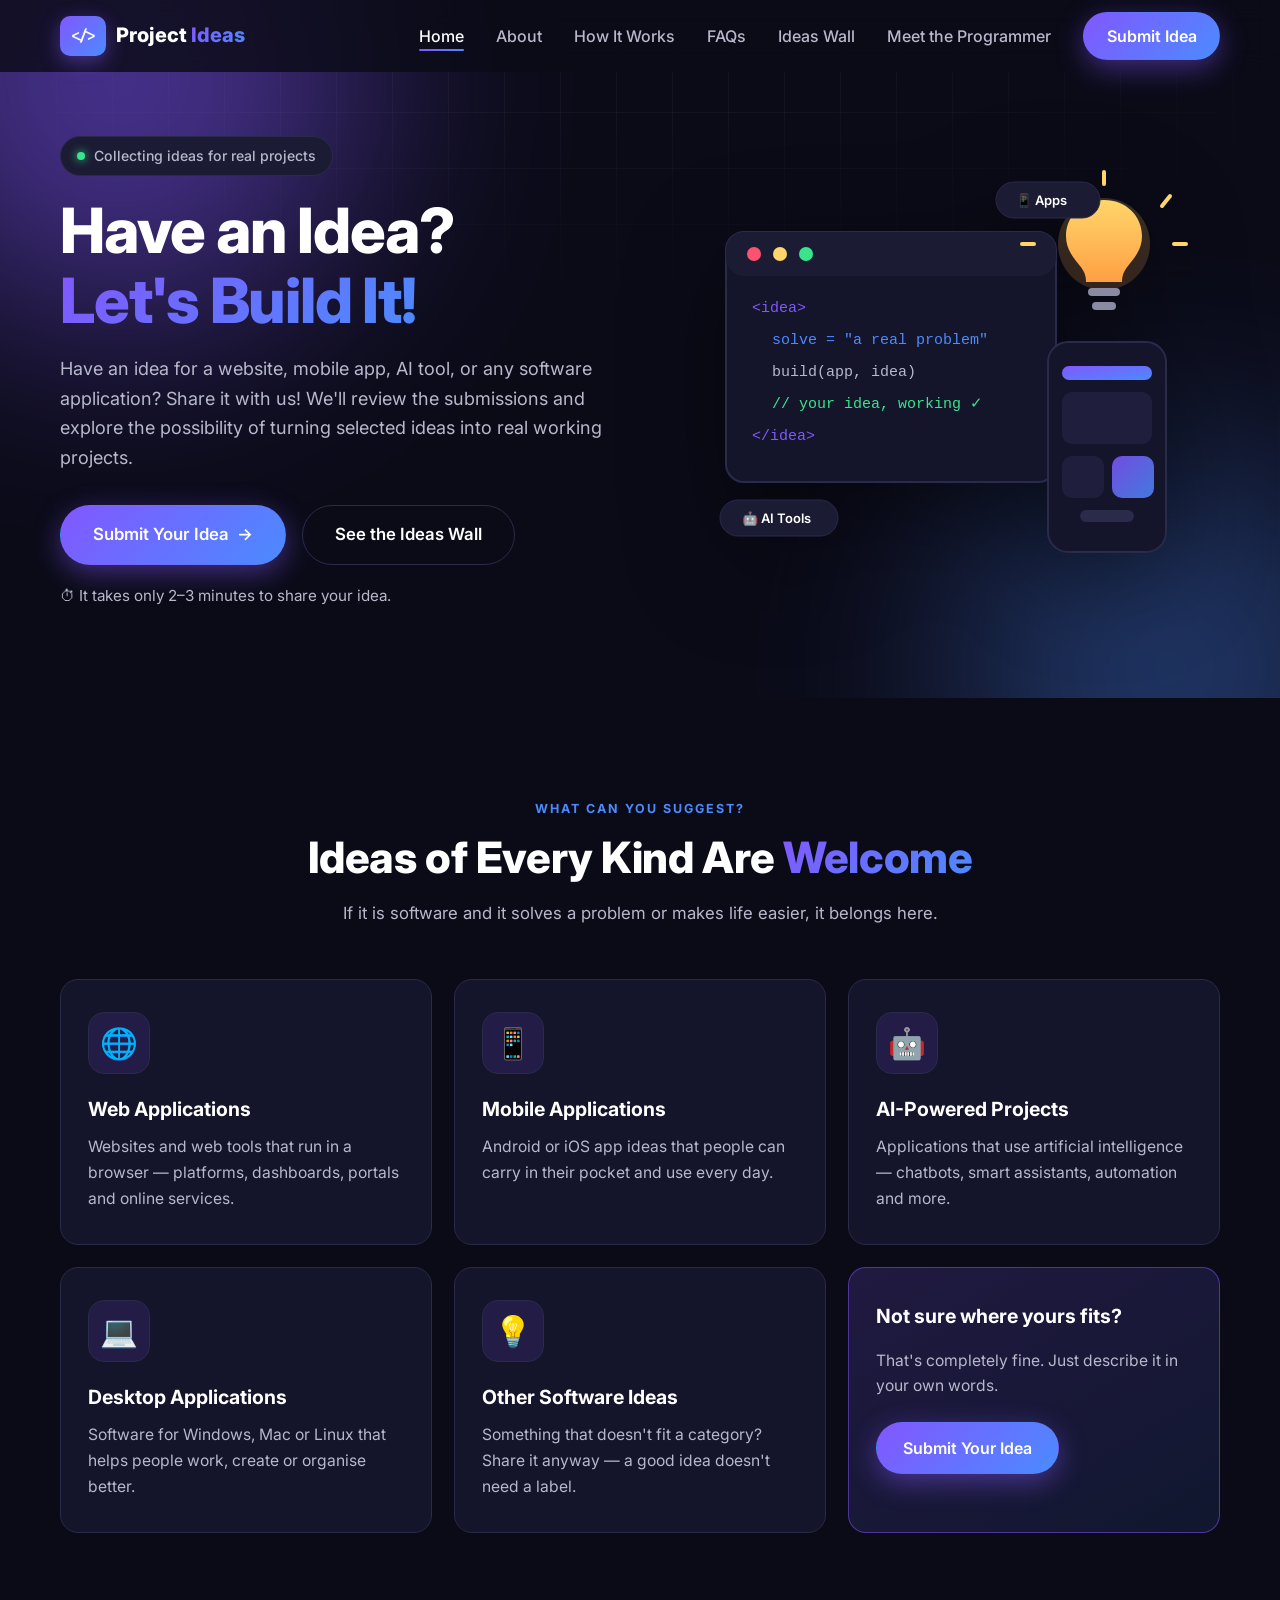
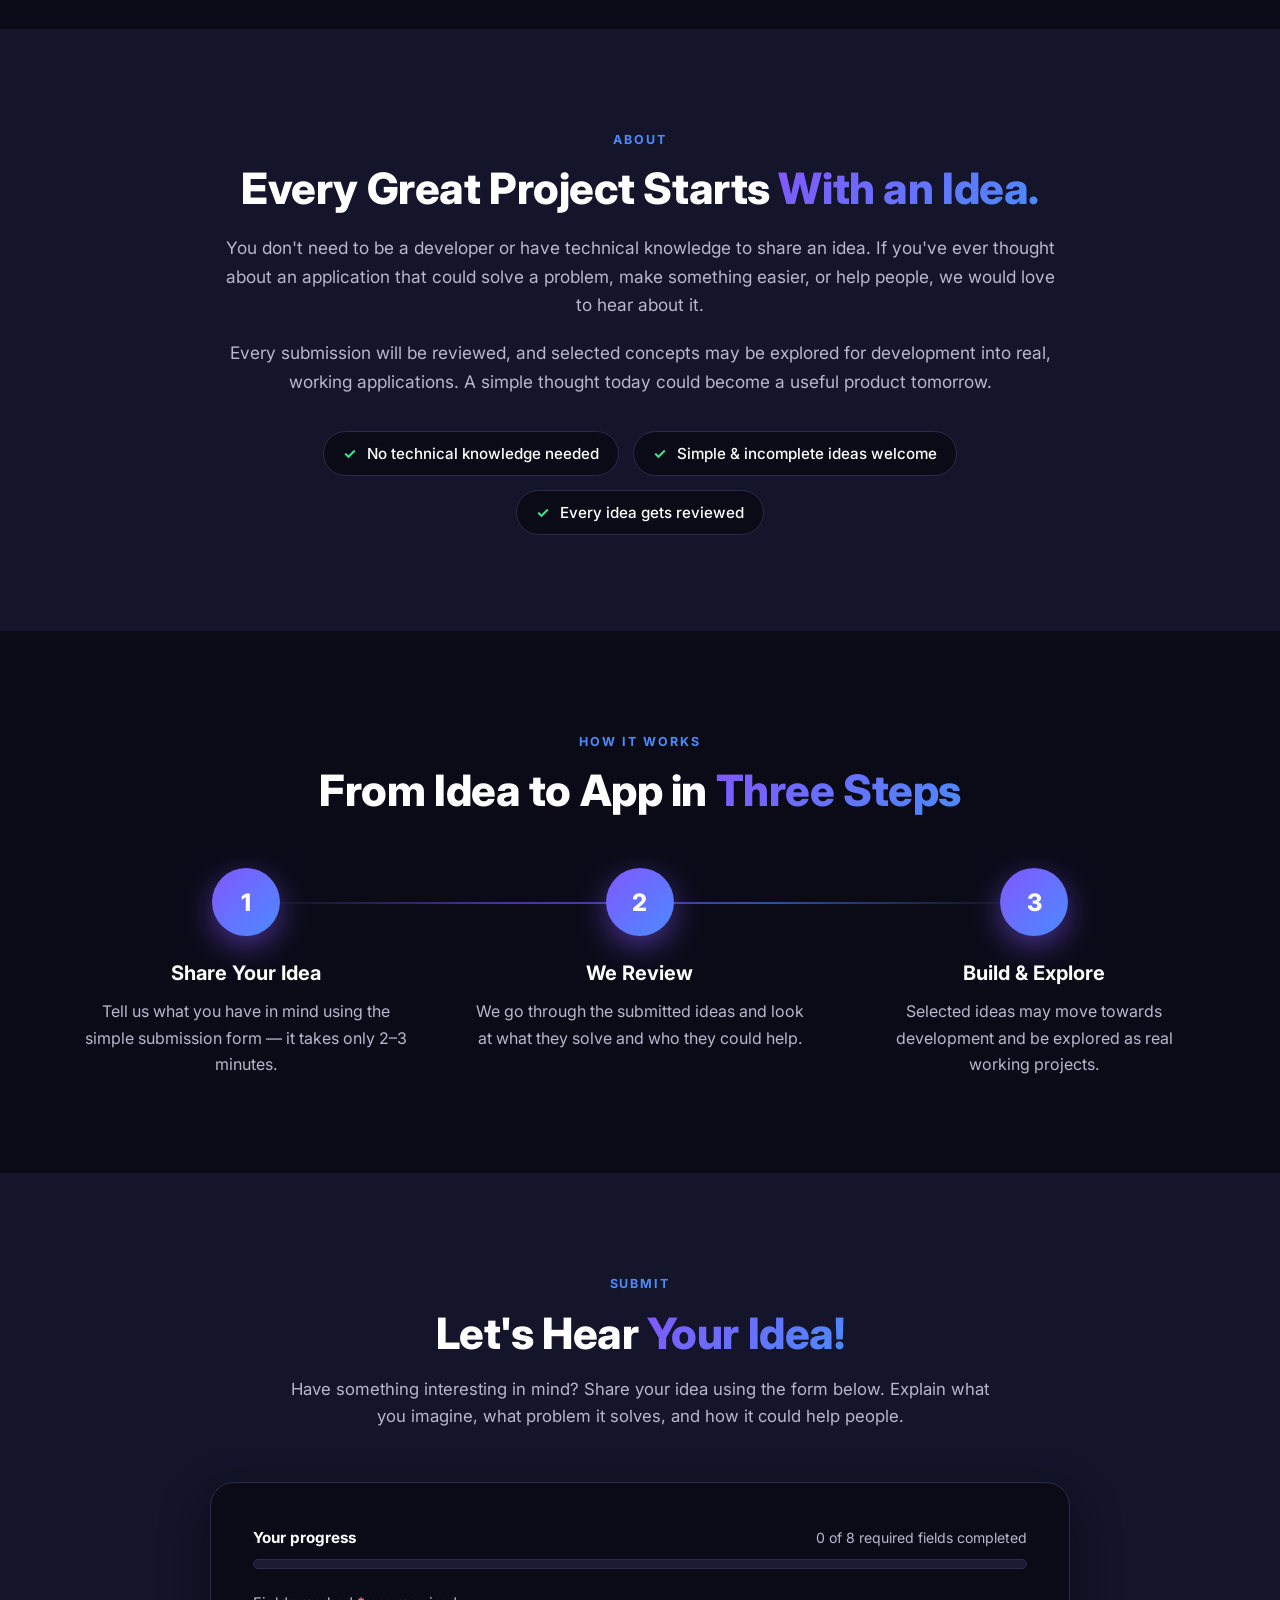
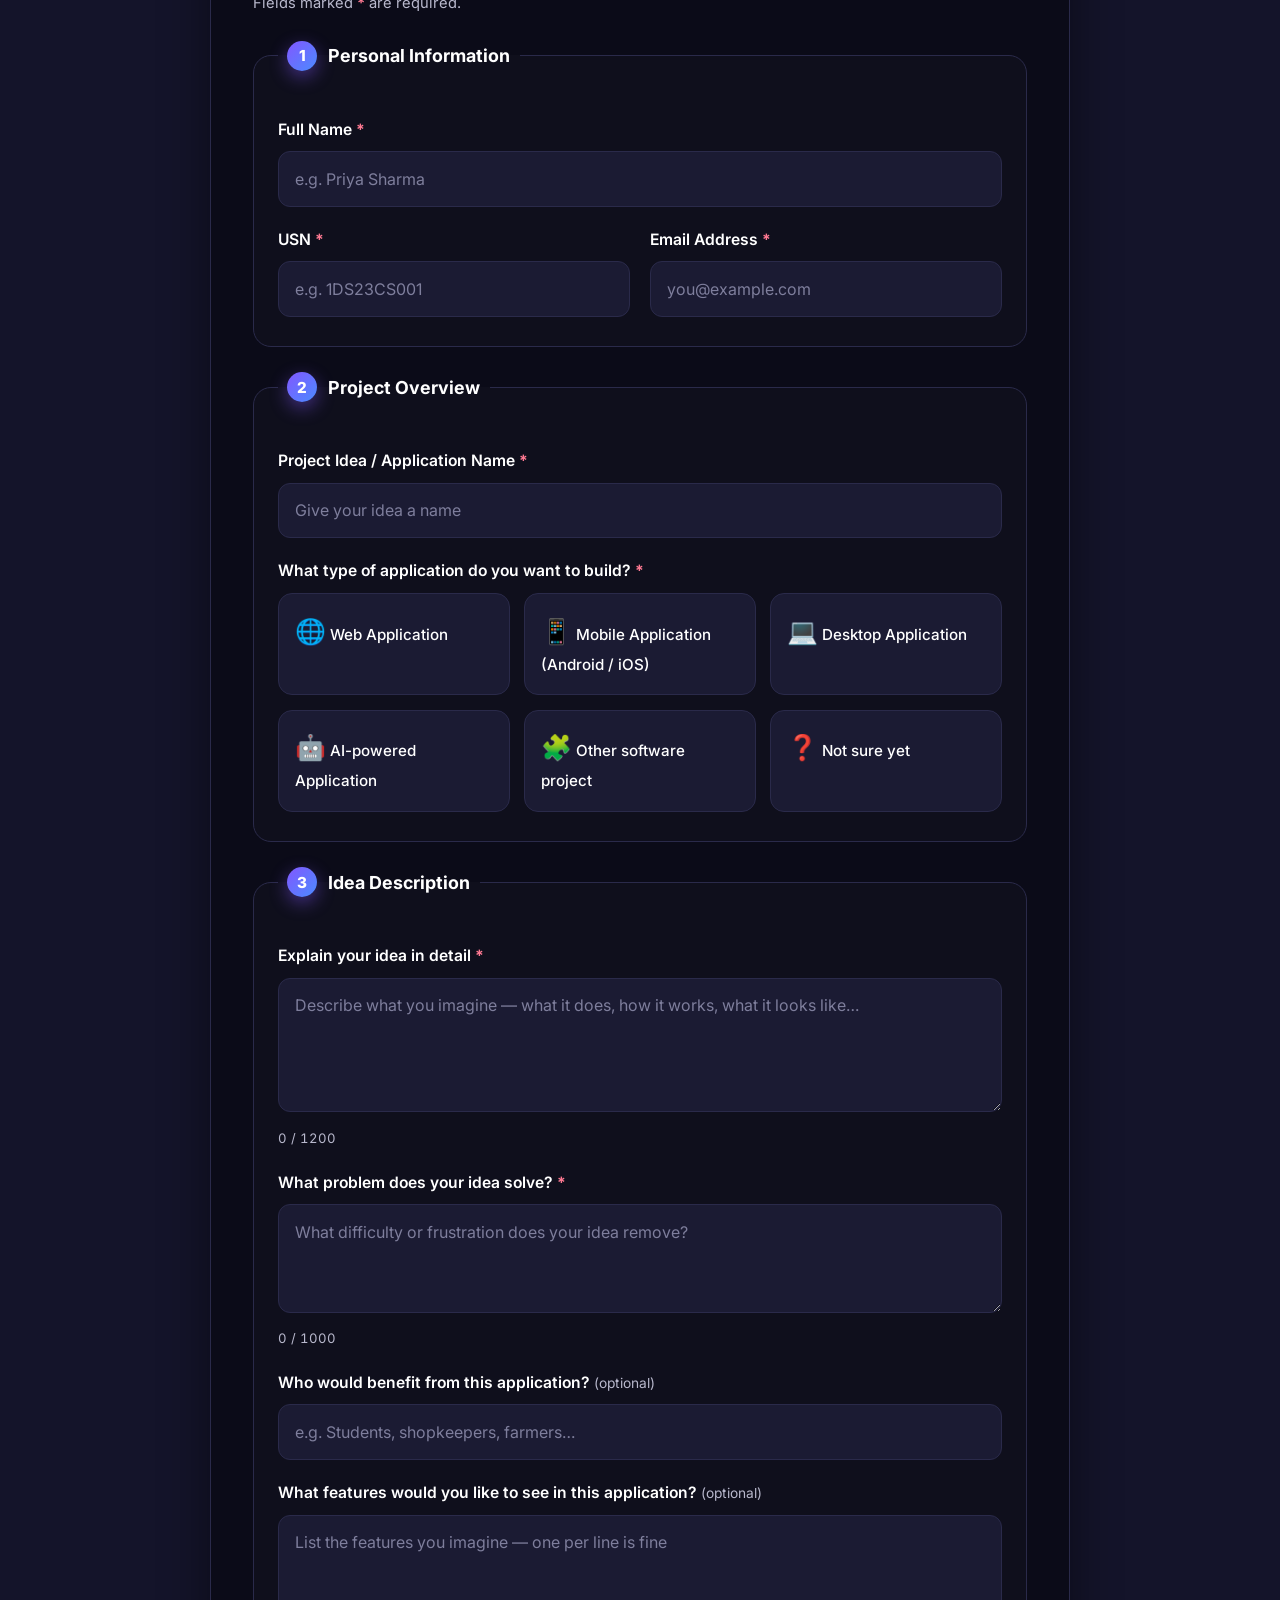
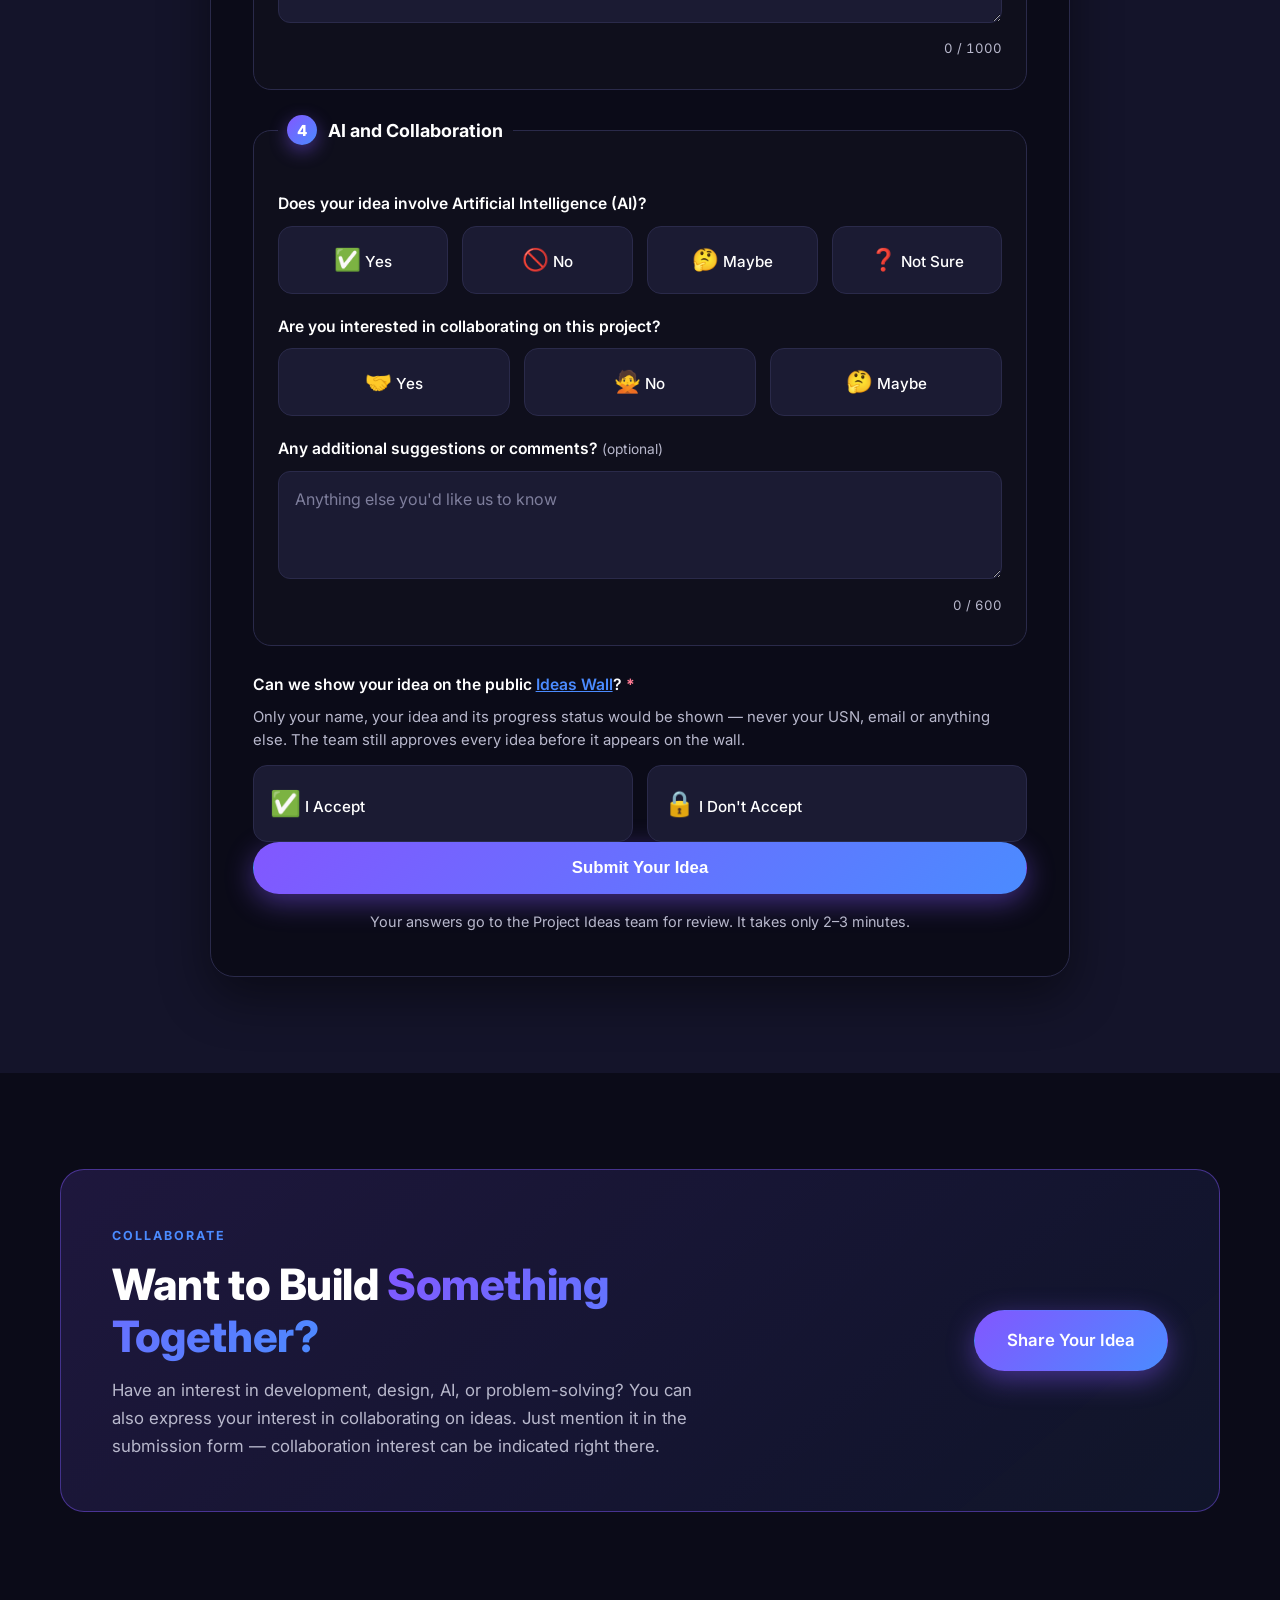
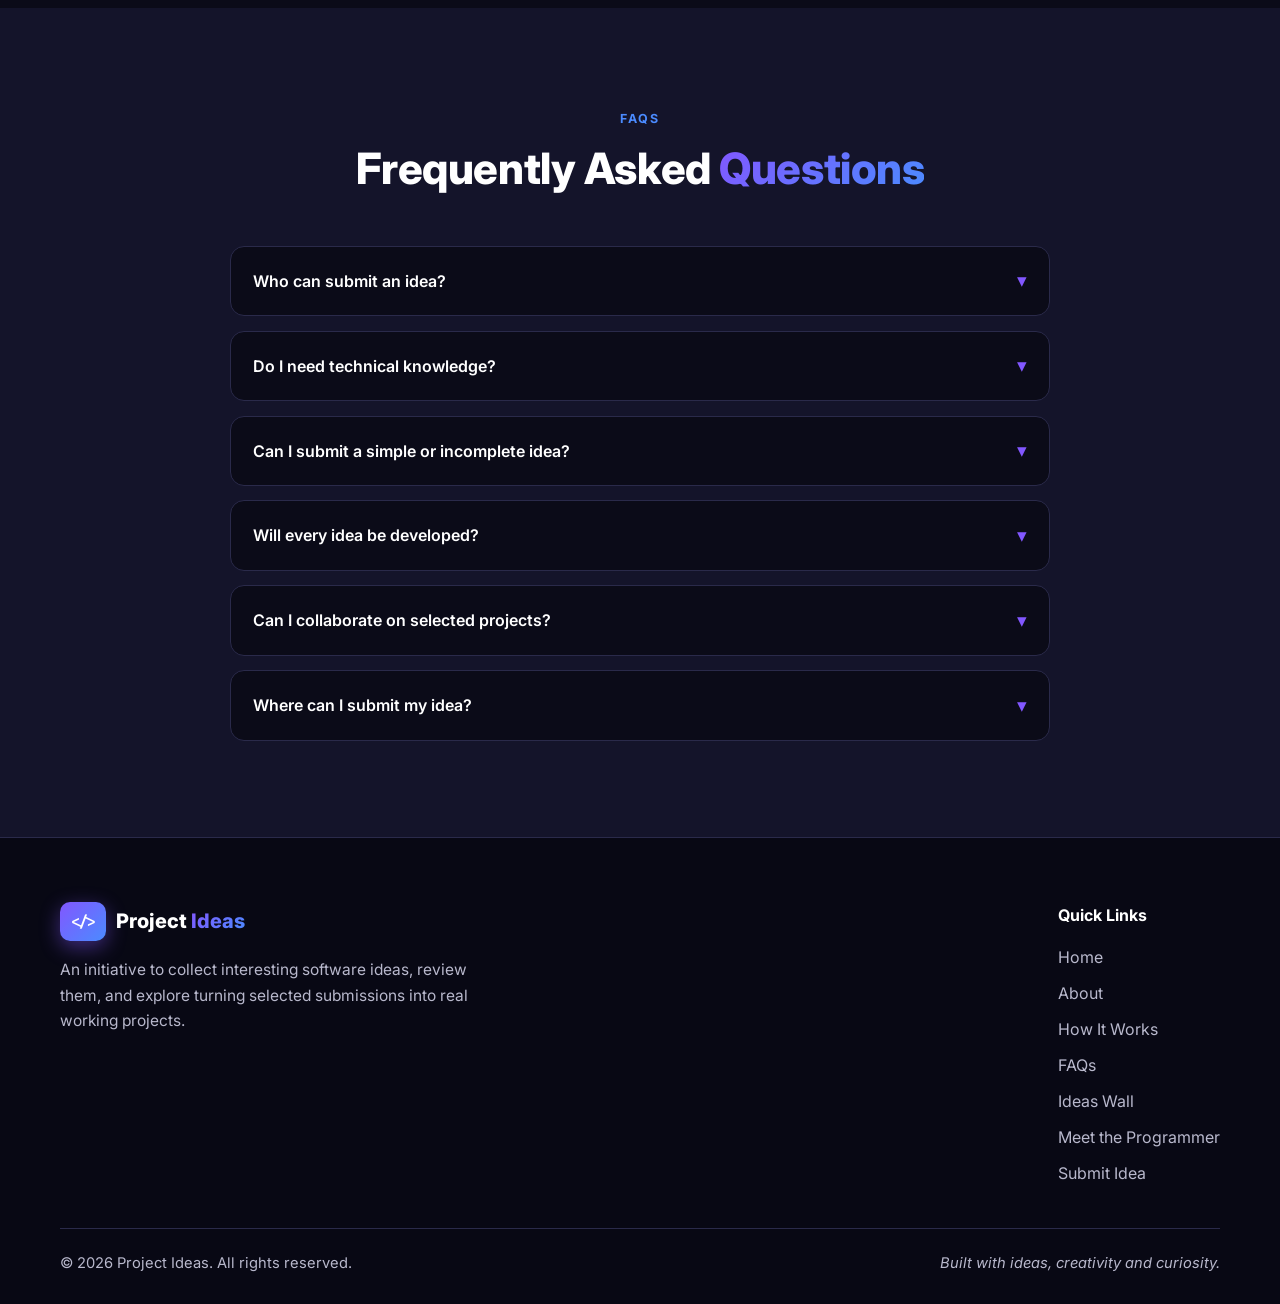
==== commit 318bdbd6: "Demo site: rename Kasim Patel to KHASIM PATEL and 'Meet the Developer' to 'Meet the Programmer'" ====
--- a/index.html
+++ b/index.html
@@ -43,7 +43,7 @@
         <li><a class="nav-link" href="#how-it-works">How It Works</a></li>
         <li><a class="nav-link" href="#faqs">FAQs</a></li>
         <li><a class="nav-link" href="ideas.html">Ideas Wall</a></li>
-        <li><a class="nav-link" href="about.html">Meet the Developer</a></li>
+        <li><a class="nav-link" href="about.html">Meet the Programmer</a></li>
         <li><a class="btn btn-primary nav-cta" href="#submit">Submit Idea</a></li>
       </ul>
     </nav>
@@ -500,7 +500,7 @@
           <li><a href="#how-it-works">How It Works</a></li>
           <li><a href="#faqs">FAQs</a></li>
           <li><a href="ideas.html">Ideas Wall</a></li>
-          <li><a href="about.html">Meet the Developer</a></li>
+          <li><a href="about.html">Meet the Programmer</a></li>
           <li><a href="#submit">Submit Idea</a></li>
         </ul>
       </nav>
--- a/css/style.css
+++ b/css/style.css
@@ -289,3 +289,9 @@
 @media (max-width:820px){.about-hero-inner{grid-template-columns:1fr;text-align:center}.about-photo{width:200px;height:200px}.about-tagline{margin-inline:auto}.about-hero .hero-actions{justify-content:center}}
 
 .narrow{max-width:52rem}
+.social-btn{display:inline-flex;width:3.5rem;height:3.5rem;border-radius:50%;background:var(--bg-3);border:1px solid var(--border);color:var(--white);align-items:center;justify-content:center;transition:transform .25s ease,background .25s ease,border-color .25s ease}
+.social-btn svg{width:1.45rem;height:1.45rem}
+.social-btn:hover{background:var(--gradient);border-color:transparent;transform:translateY(-3px)}
+.connect-email{text-align:center;margin-top:1.1rem}
+.connect-email a{color:var(--muted);font-size:.95rem}
+.connect-email a:hover{color:var(--blue)}
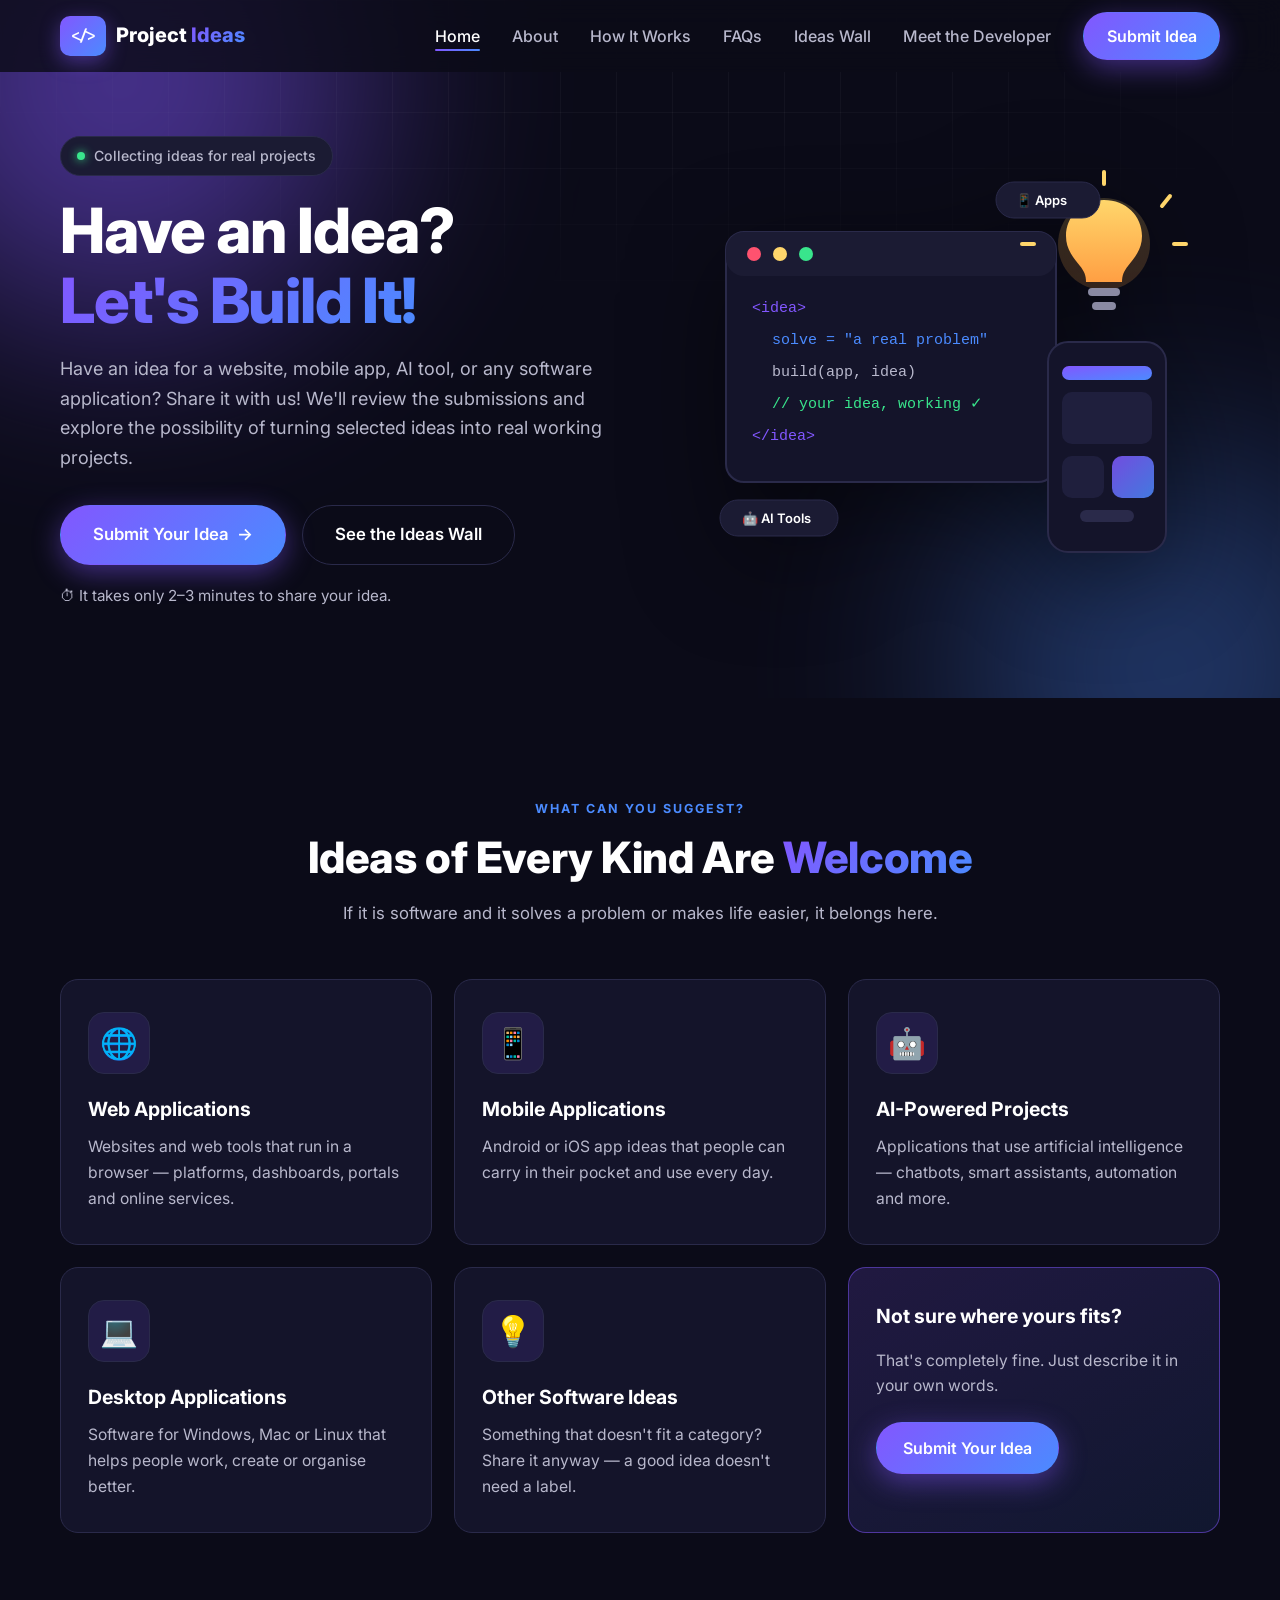
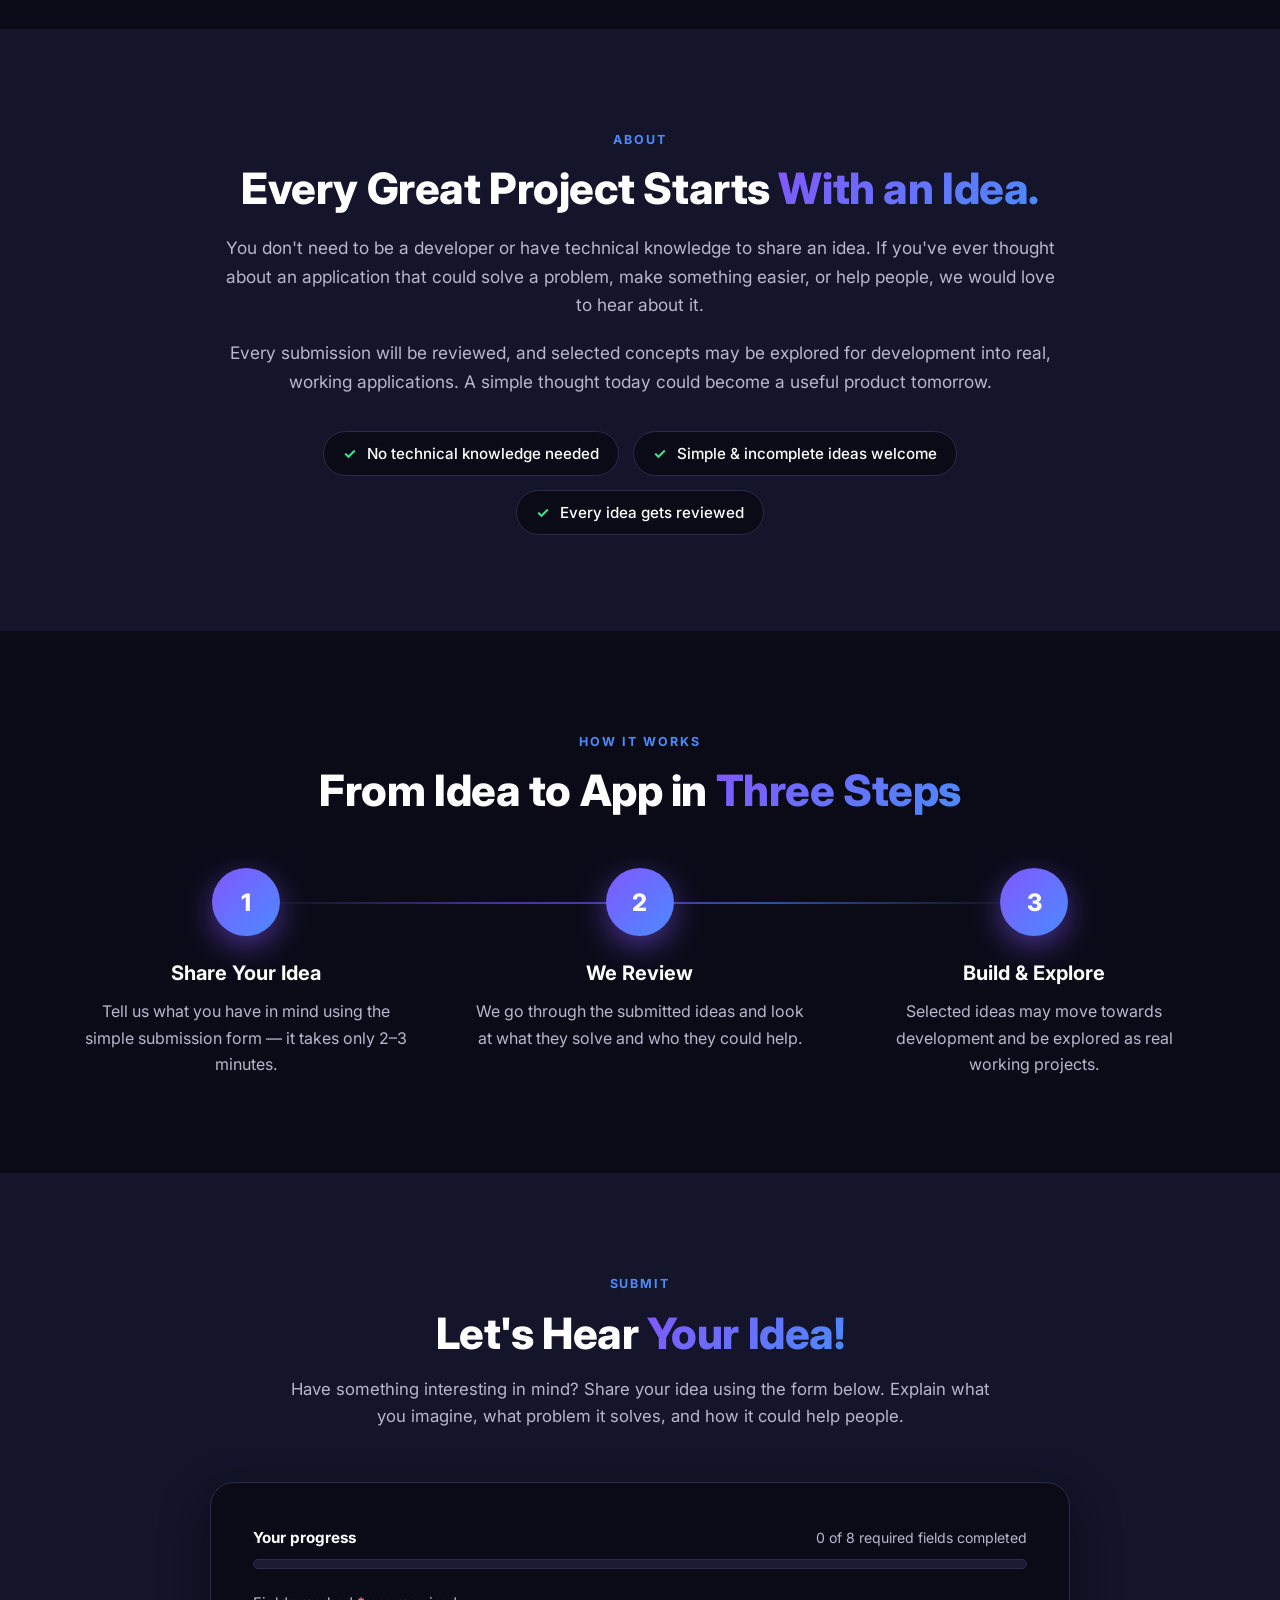
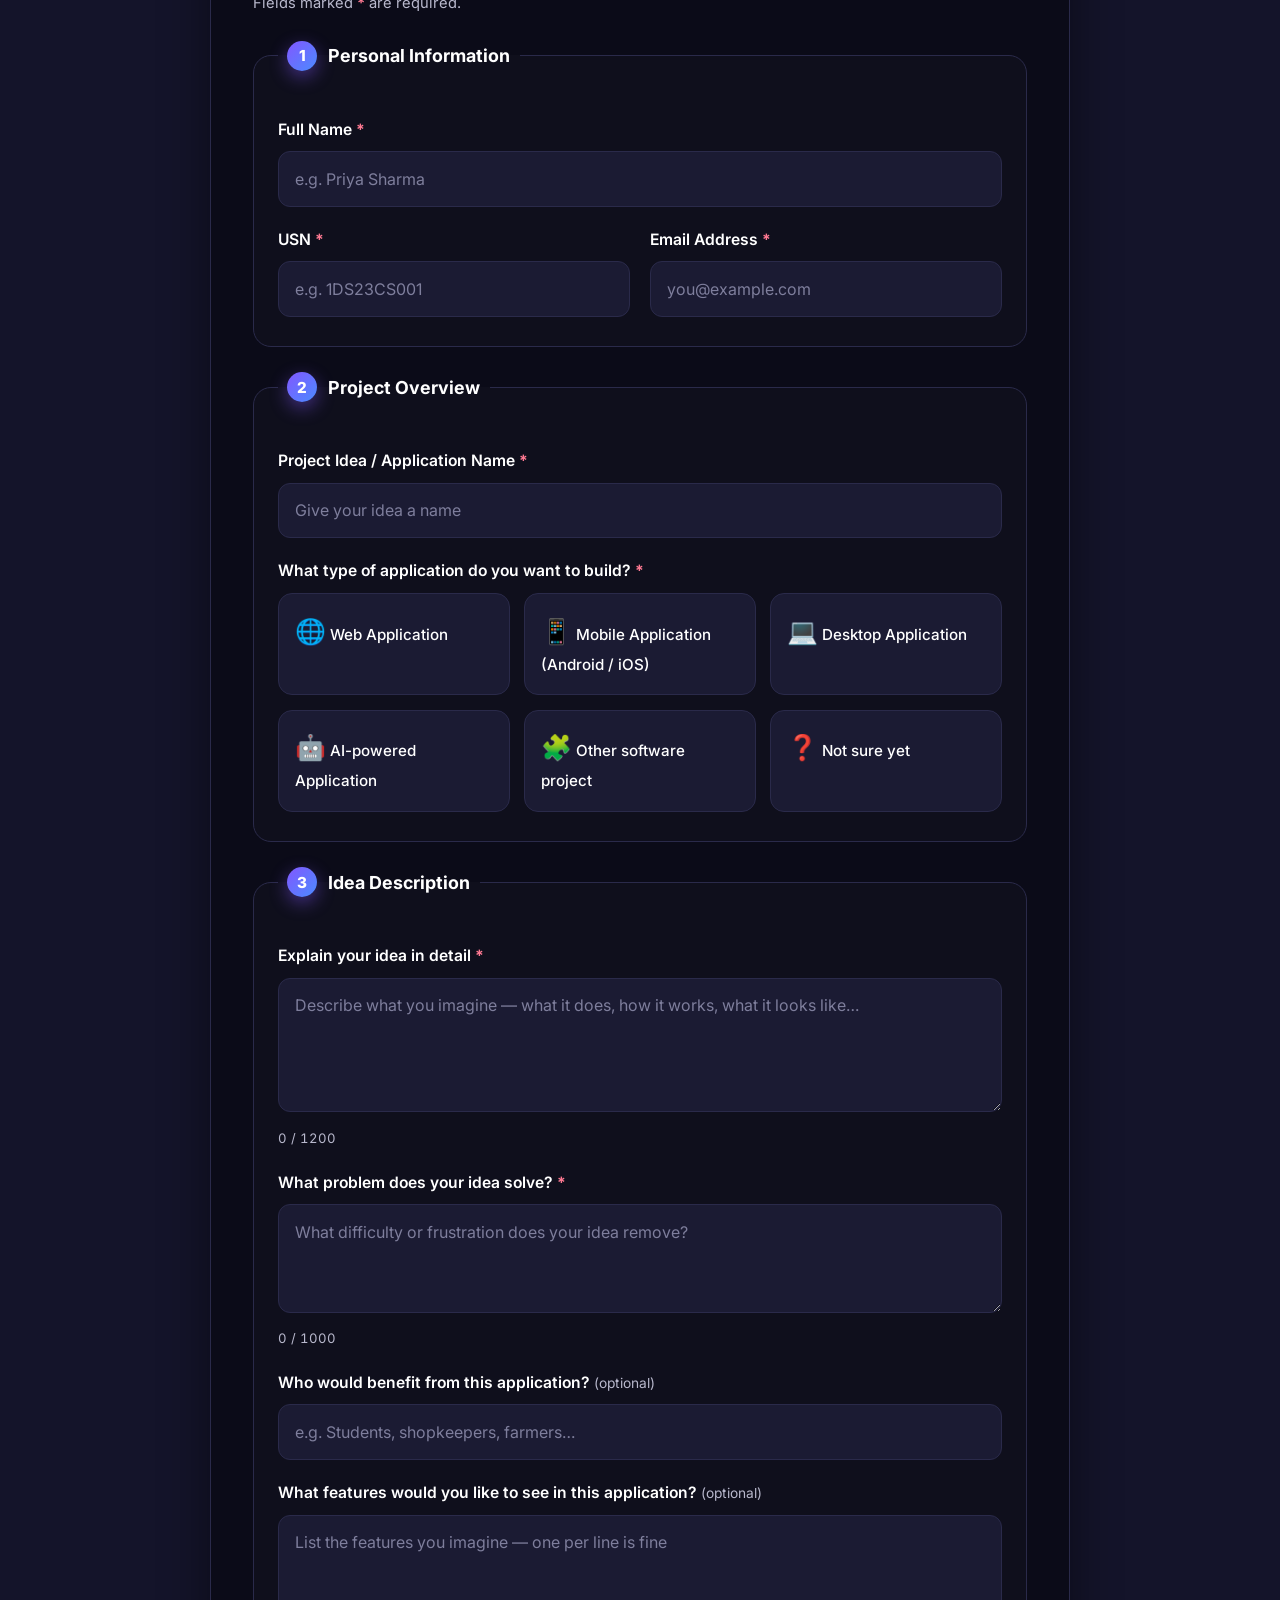
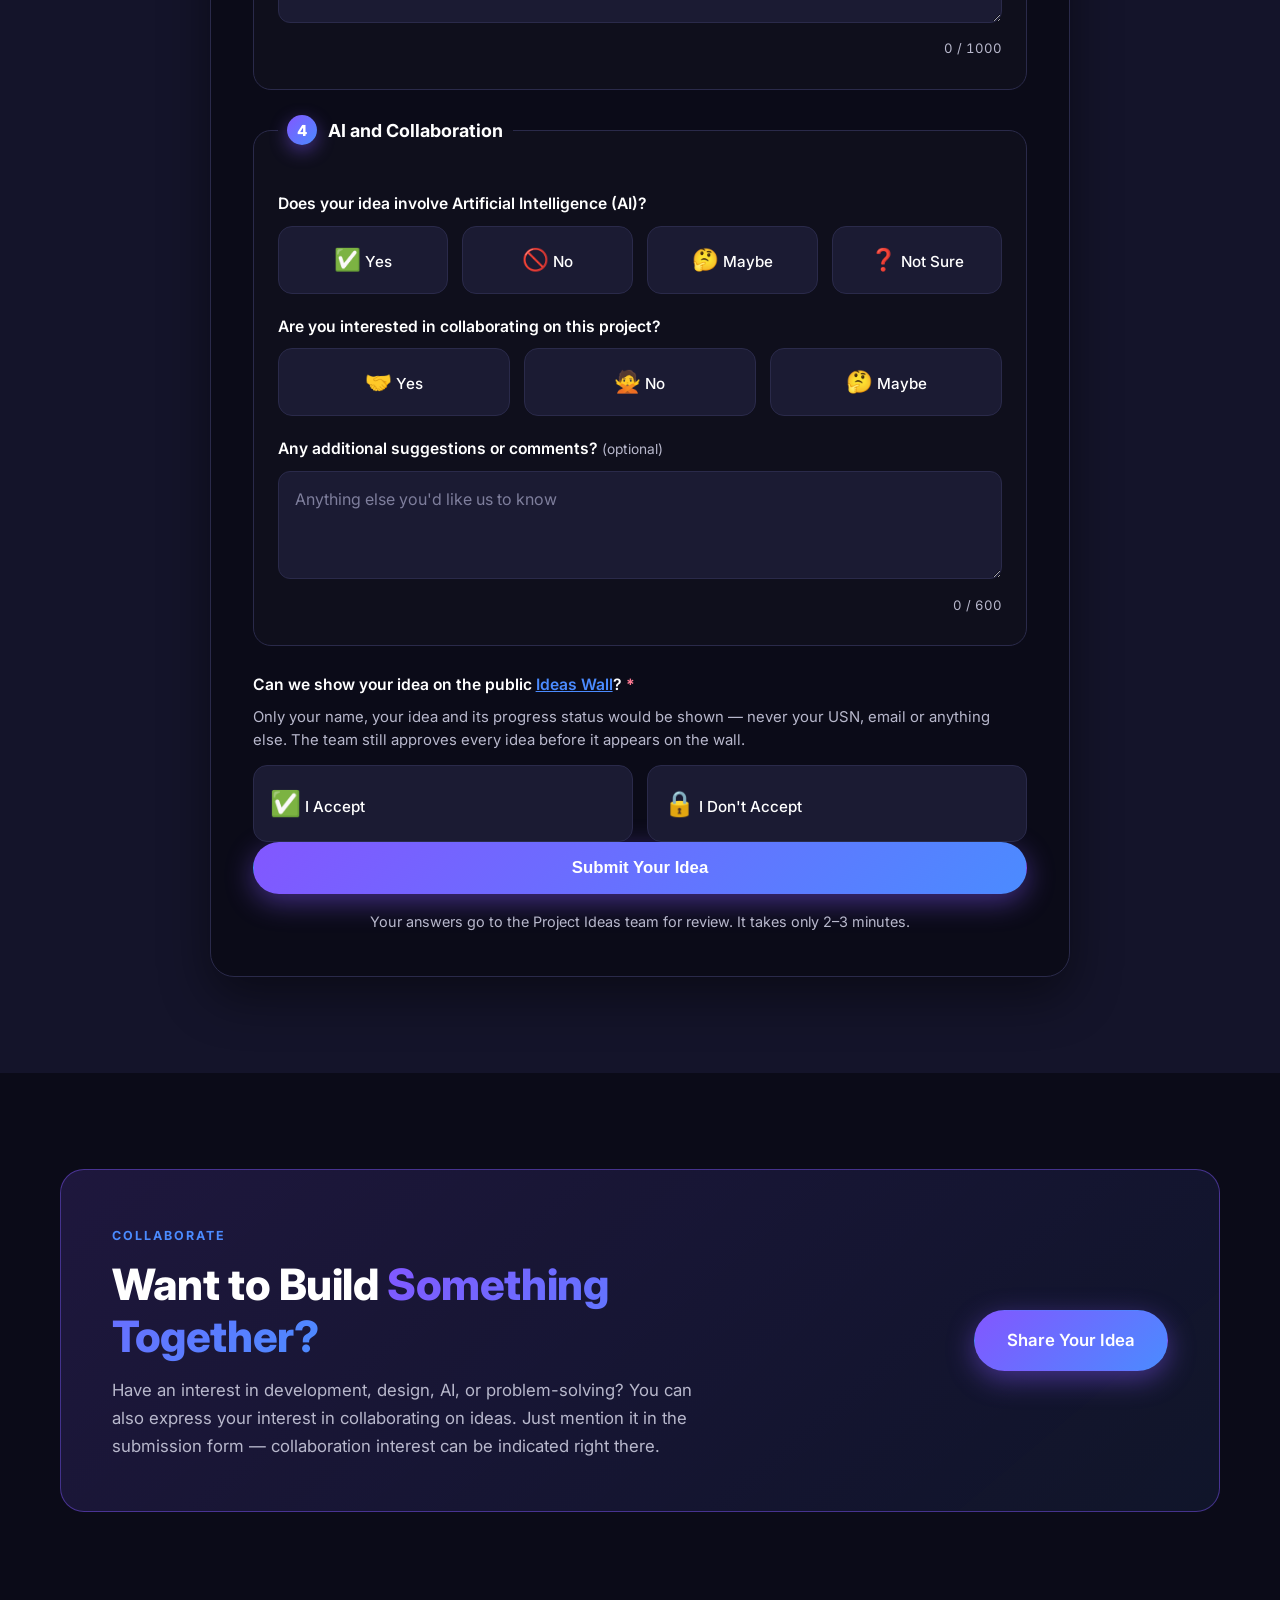
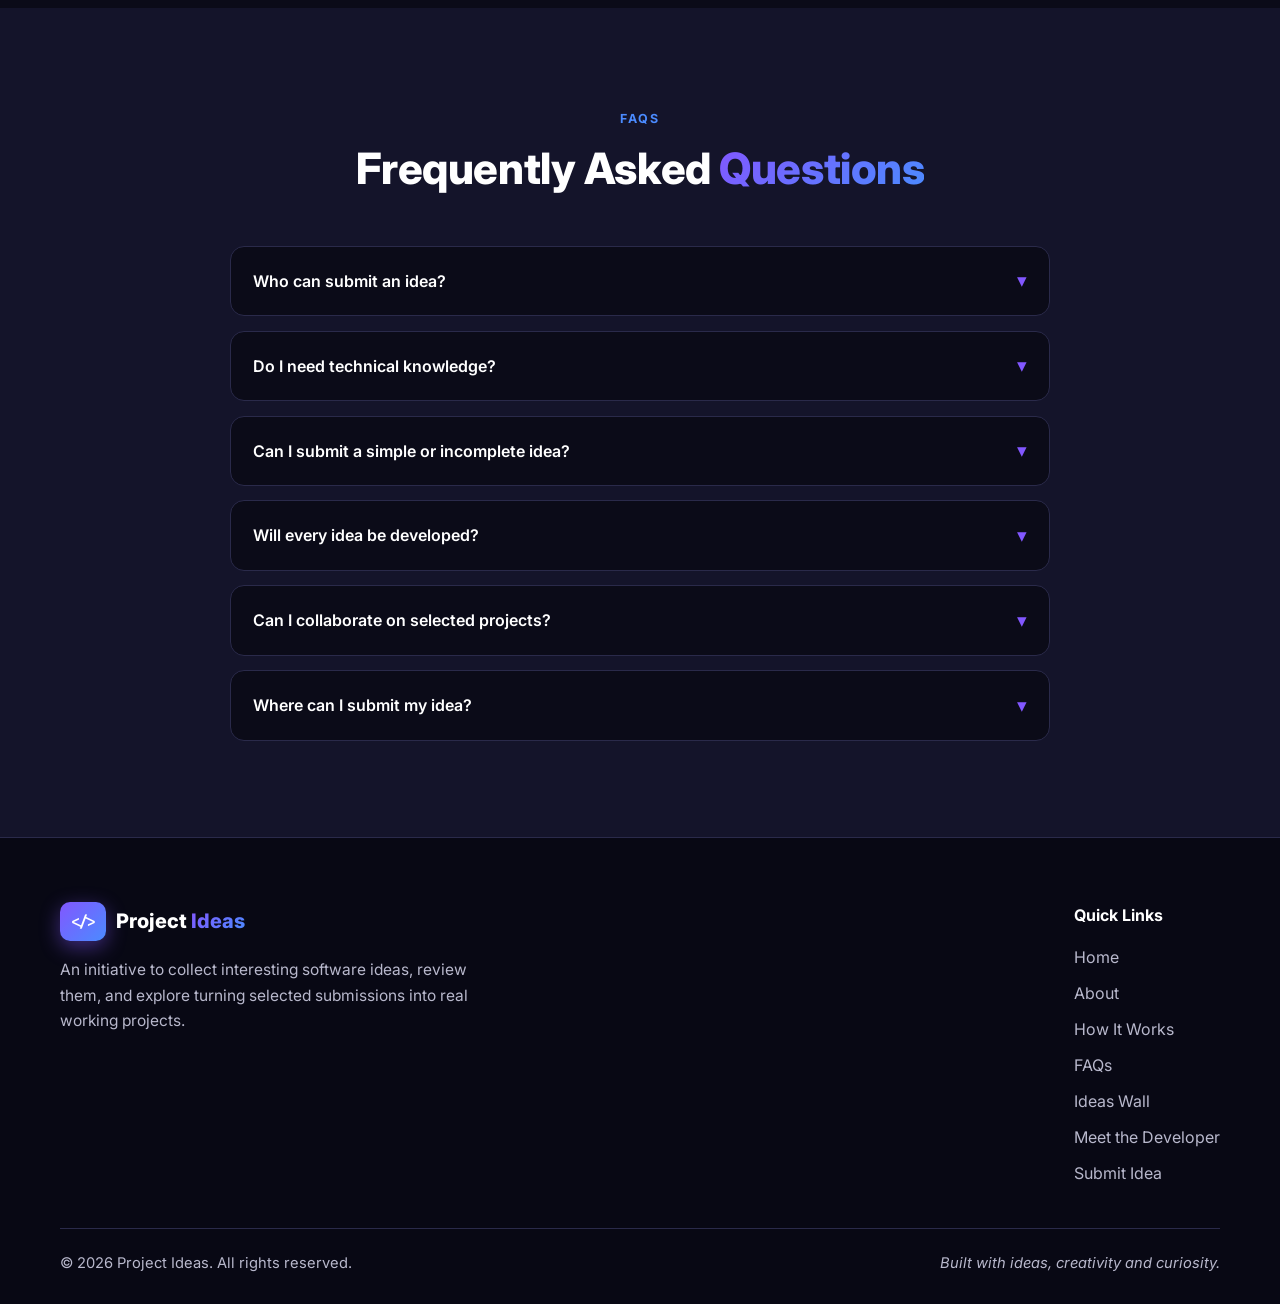
==== commit a47dbc13: "Revert demo rename: back to Kasim Patel and 'Meet the Developer'" ====
--- a/index.html
+++ b/index.html
@@ -43,7 +43,7 @@
         <li><a class="nav-link" href="#how-it-works">How It Works</a></li>
         <li><a class="nav-link" href="#faqs">FAQs</a></li>
         <li><a class="nav-link" href="ideas.html">Ideas Wall</a></li>
-        <li><a class="nav-link" href="about.html">Meet the Programmer</a></li>
+        <li><a class="nav-link" href="about.html">Meet the Developer</a></li>
         <li><a class="btn btn-primary nav-cta" href="#submit">Submit Idea</a></li>
       </ul>
     </nav>
@@ -500,7 +500,7 @@
           <li><a href="#how-it-works">How It Works</a></li>
           <li><a href="#faqs">FAQs</a></li>
           <li><a href="ideas.html">Ideas Wall</a></li>
-          <li><a href="about.html">Meet the Programmer</a></li>
+          <li><a href="about.html">Meet the Developer</a></li>
           <li><a href="#submit">Submit Idea</a></li>
         </ul>
       </nav>
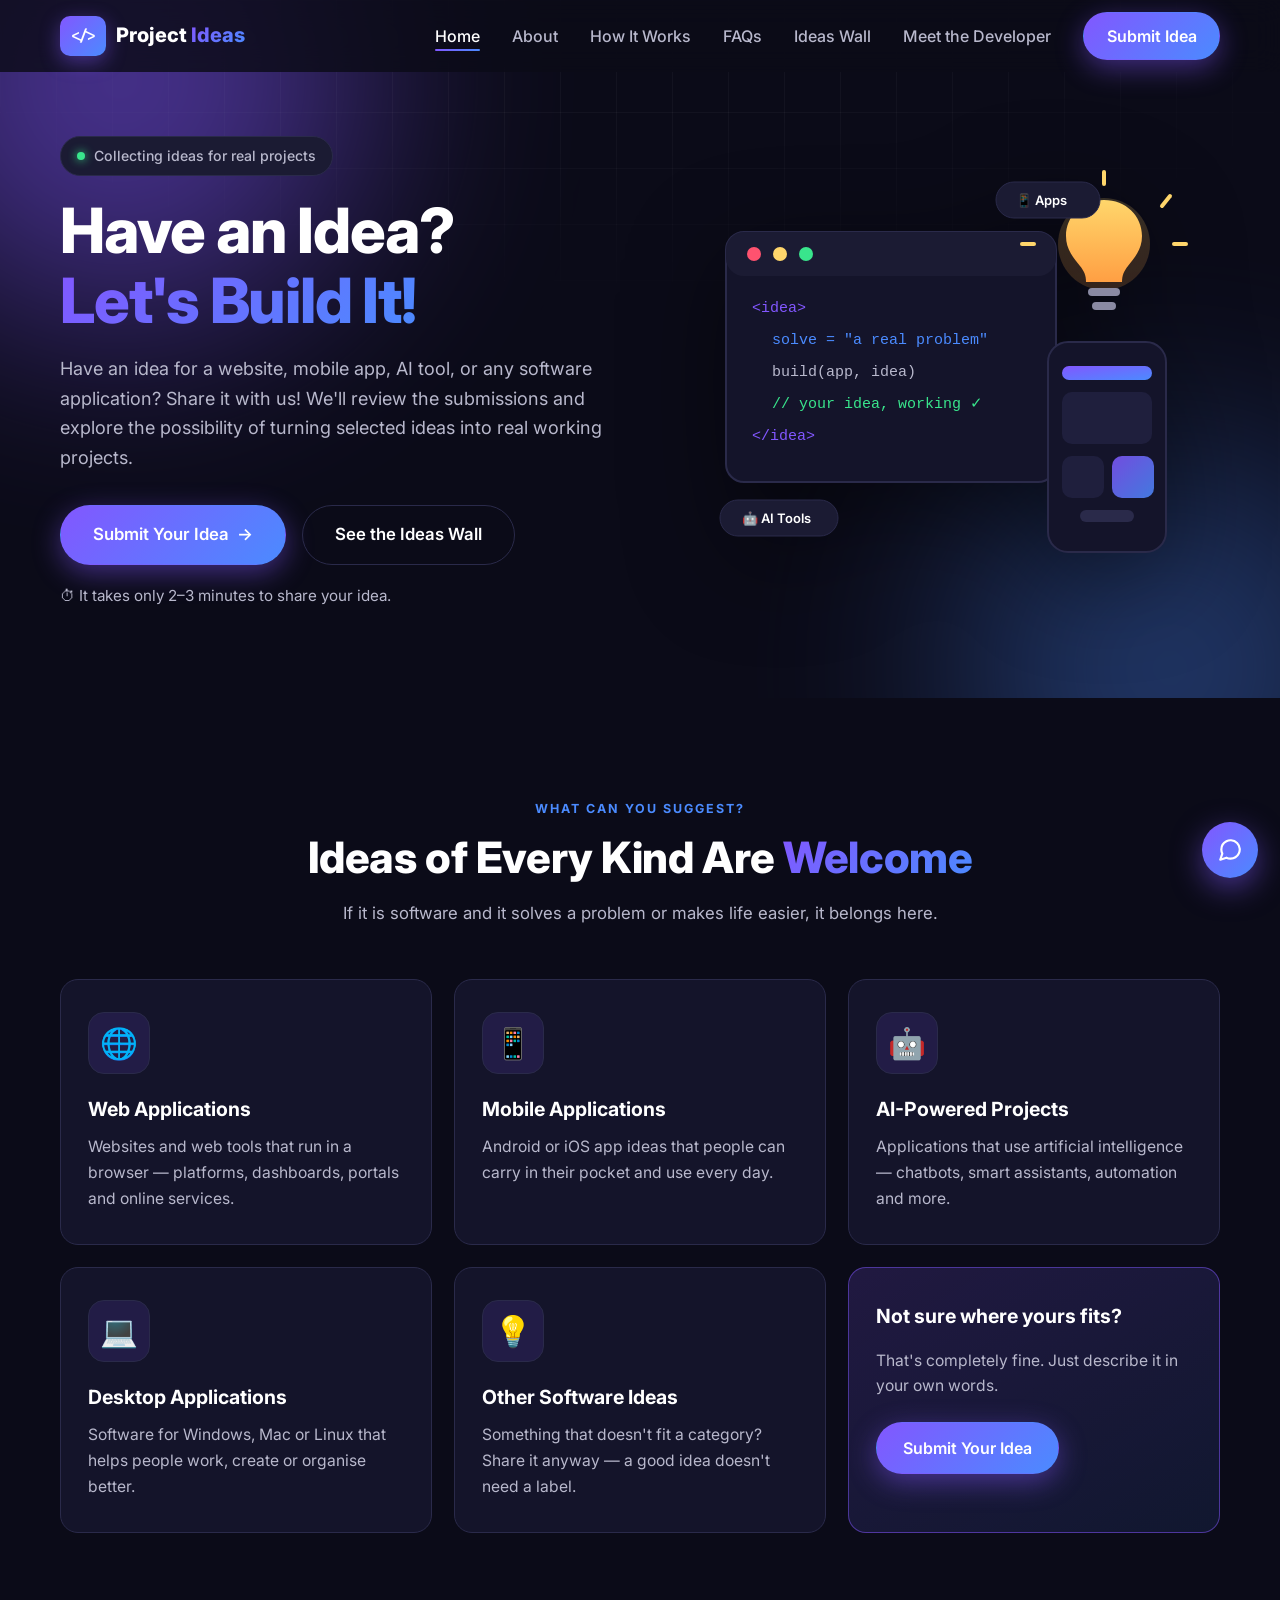
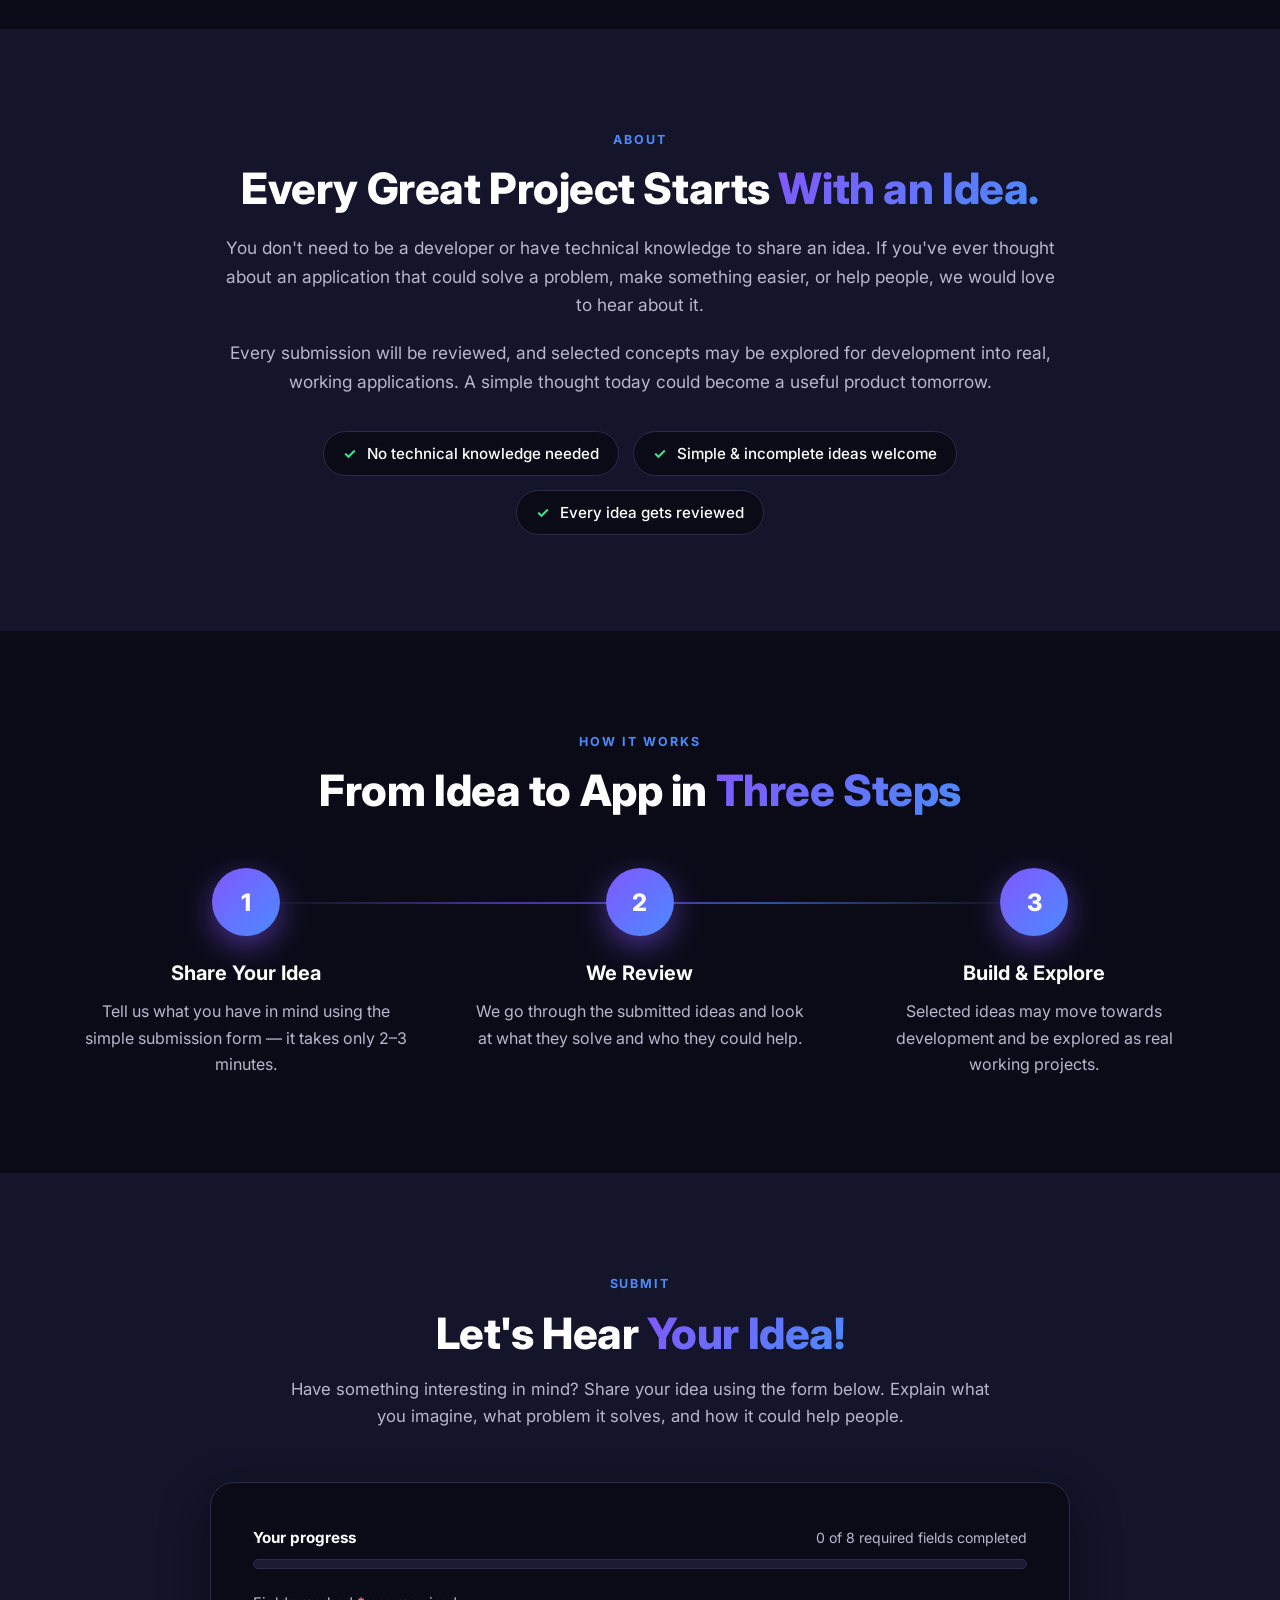
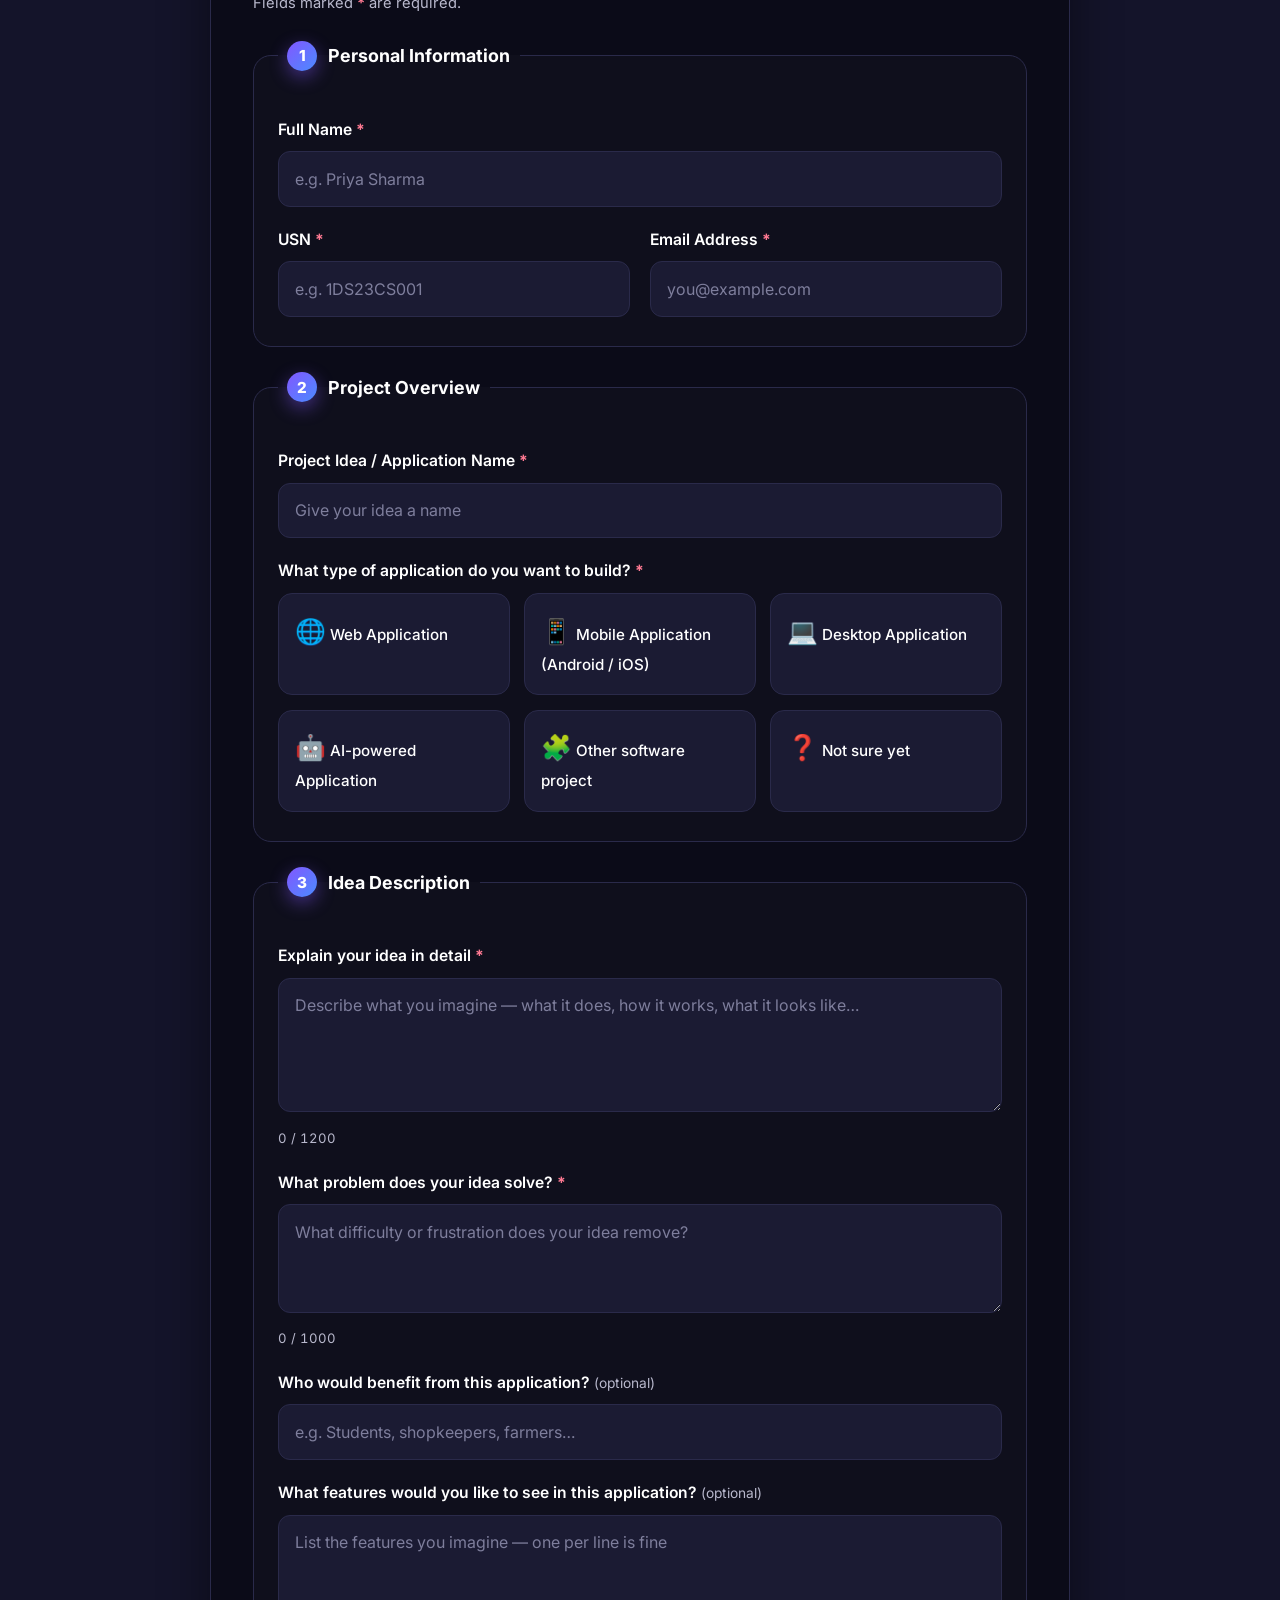
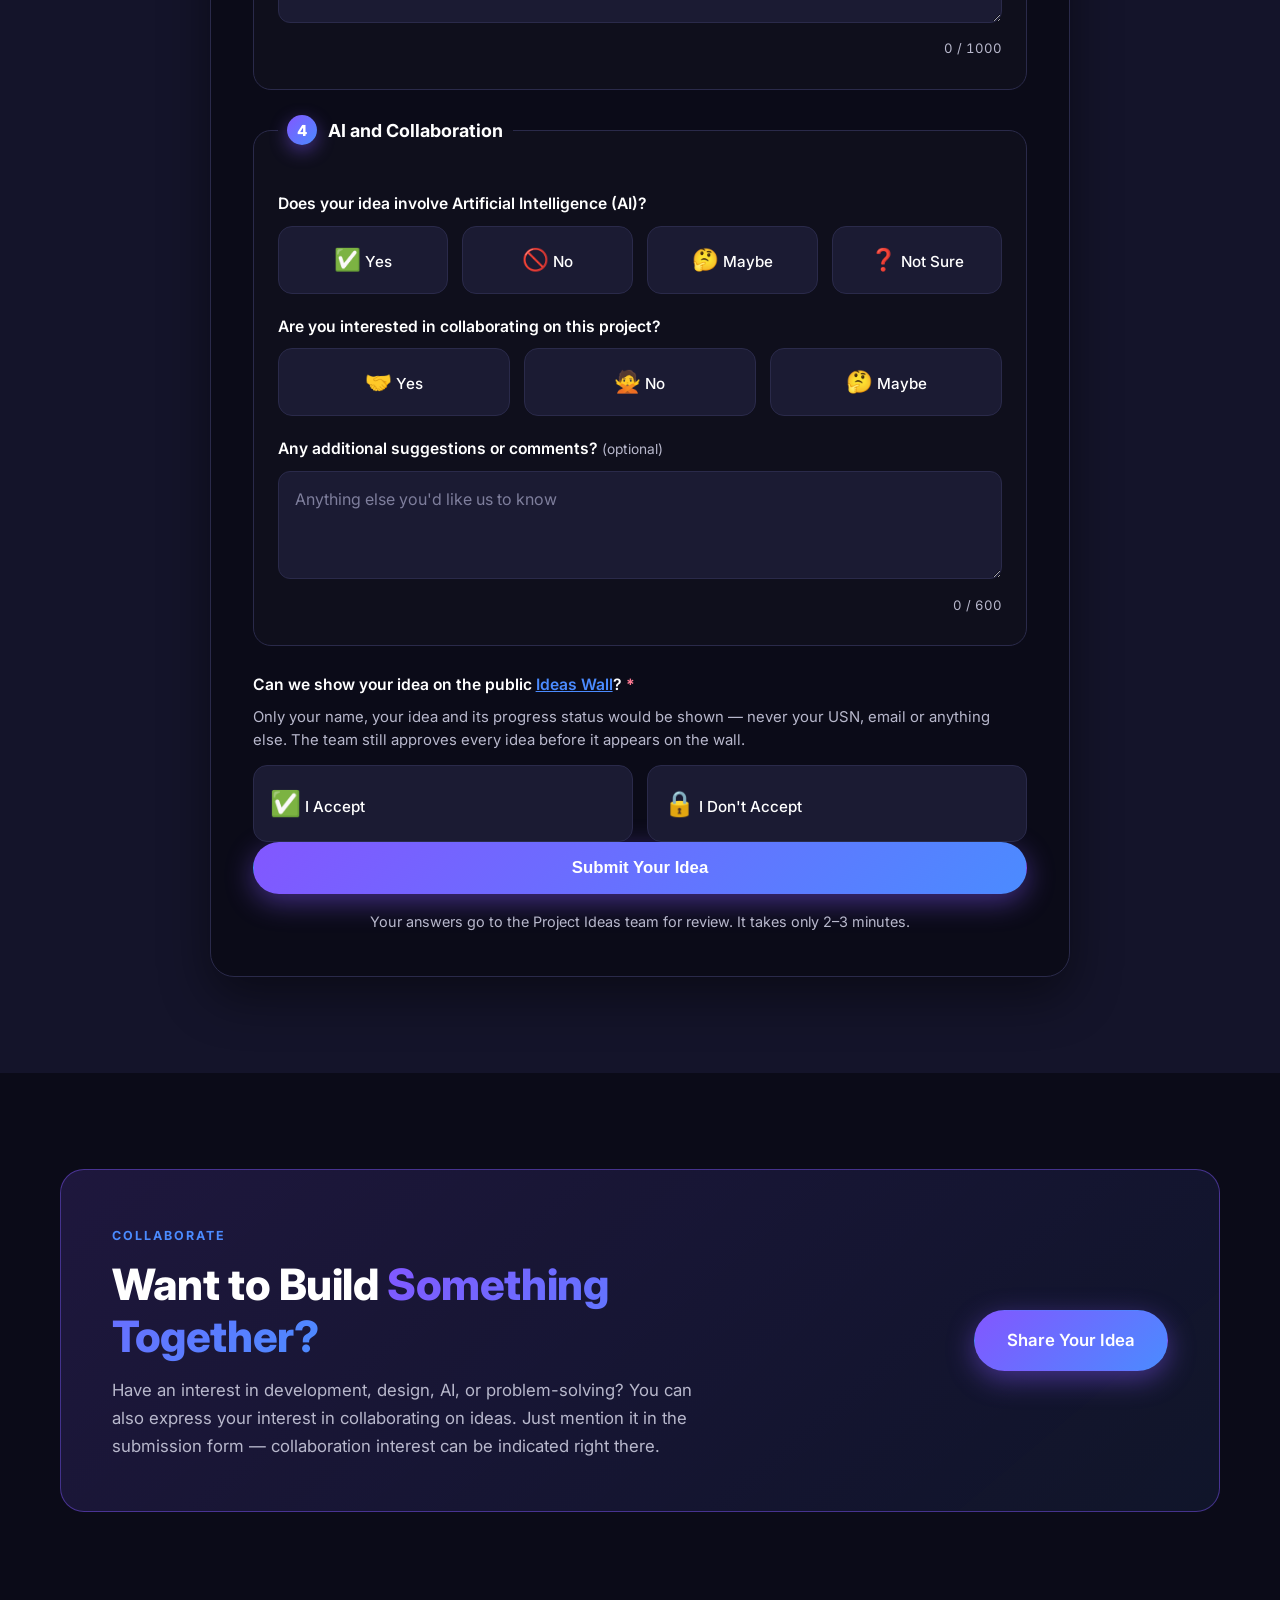
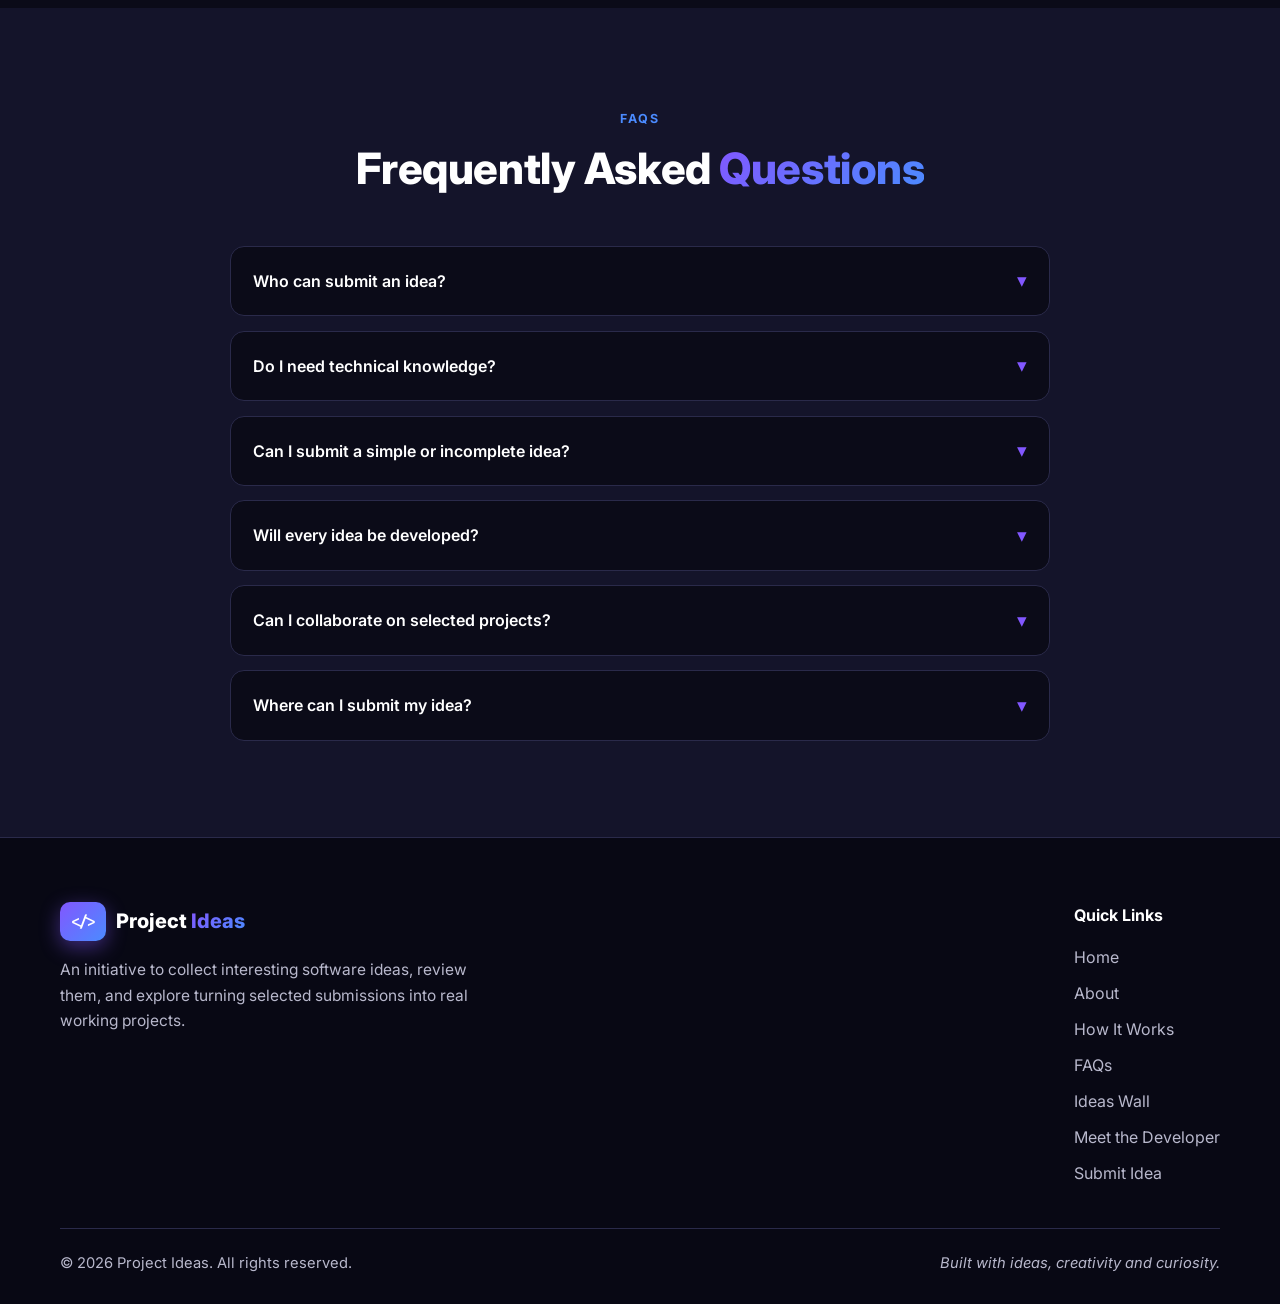
==== commit 28b979da: "Add AI help chat (v5): Groq-powered Idea Assistant widget + Apps Script chat branch with live Ideas " ====
--- a/index.html
+++ b/index.html
@@ -516,5 +516,6 @@
   <script src="js/config.js"></script>
   <script src="js/main.js"></script>
   <script src="js/form.js"></script>
+  <script src="js/chat.js"></script>
 </body>
 </html>
--- a/css/style.css
+++ b/css/style.css
@@ -295,3 +295,39 @@
 .connect-email{text-align:center;margin-top:1.1rem}
 .connect-email a{color:var(--muted);font-size:.95rem}
 .connect-email a:hover{color:var(--blue)}
+
+/* AI help chat widget (js/chat.js) */
+.chat-toggle{position:fixed;right:22px;bottom:22px;width:56px;height:56px;border-radius:50%;border:none;background:var(--gradient);color:#fff;cursor:pointer;z-index:96;display:flex;align-items:center;justify-content:center;box-shadow:0 10px 30px rgba(130,87,255,.5);transition:transform .25s ease}
+.chat-toggle:hover{transform:translateY(-2px) scale(1.04)}
+.back-to-top{bottom:90px}
+.chat-panel{position:fixed;right:22px;bottom:90px;width:min(370px,calc(100vw - 32px));height:min(540px,calc(100dvh - 120px));background:var(--bg-2);border:1px solid var(--border);border-radius:20px;box-shadow:var(--shadow);z-index:97;display:flex;flex-direction:column;overflow:hidden}
+.chat-panel[hidden]{display:none}
+.chat-header{display:flex;align-items:center;justify-content:space-between;padding:.9rem 1.1rem;background:var(--bg-3);border-bottom:1px solid var(--border)}
+.chat-title{font-weight:700;font-size:1.02rem;line-height:1.3}
+.chat-subtitle{color:var(--muted);font-size:.8rem;line-height:1.3}
+.chat-close{background:none;border:none;color:var(--muted);font-size:1.6rem;line-height:1;cursor:pointer;padding:.1rem .4rem}
+.chat-close:hover{color:#fff}
+.chat-messages{flex:1;overflow-y:auto;padding:1rem;display:flex;flex-direction:column;gap:.6rem}
+.chat-row{display:flex}
+.chat-row.user{justify-content:flex-end}
+.chat-bubble{max-width:82%;padding:.6rem .85rem;border-radius:16px;font-size:.92rem;line-height:1.5;white-space:pre-wrap;word-break:break-word}
+.chat-row.bot .chat-bubble{background:var(--bg-3);border:1px solid var(--border);border-bottom-left-radius:6px}
+.chat-row.user .chat-bubble{background:var(--gradient);color:#fff;border-bottom-right-radius:6px}
+.chat-bubble a{color:var(--blue);text-decoration:underline}
+.chat-row.user .chat-bubble a{color:#fff}
+.chat-typing .chat-bubble{color:var(--muted);font-style:italic}
+.chat-chips{display:flex;flex-wrap:wrap;gap:.45rem;padding:.2rem 1rem .7rem}
+.chat-chip{background:transparent;border:1px solid var(--border);color:var(--muted);border-radius:999px;padding:.35rem .8rem;font-size:.8rem;cursor:pointer;transition:.25s}
+.chat-chip:hover{border-color:var(--purple);color:#fff}
+.chat-form{display:flex;gap:.5rem;padding:.8rem 1rem;border-top:1px solid var(--border);background:var(--bg-3)}
+.chat-input{flex:1;background:var(--bg);border:1px solid var(--border);border-radius:999px;color:#fff;padding:.6rem 1rem;font:inherit;font-size:.92rem;min-width:0}
+.chat-input:focus{outline:none;border-color:var(--purple)}
+.chat-input::placeholder{color:var(--muted)}
+.chat-send{background:var(--gradient);color:#fff;border:none;border-radius:999px;padding:.6rem 1.2rem;font-weight:600;cursor:pointer}
+.chat-send:disabled{opacity:.55;cursor:wait}
+.chat-note{padding:.55rem 1rem .8rem;color:var(--muted);font-size:.74rem;line-height:1.45;background:var(--bg-3)}
+@media (max-width:560px){
+  .chat-panel{right:12px;left:12px;width:auto;bottom:86px}
+  .chat-toggle{right:16px;bottom:16px}
+  .back-to-top{right:16px;bottom:84px}
+}
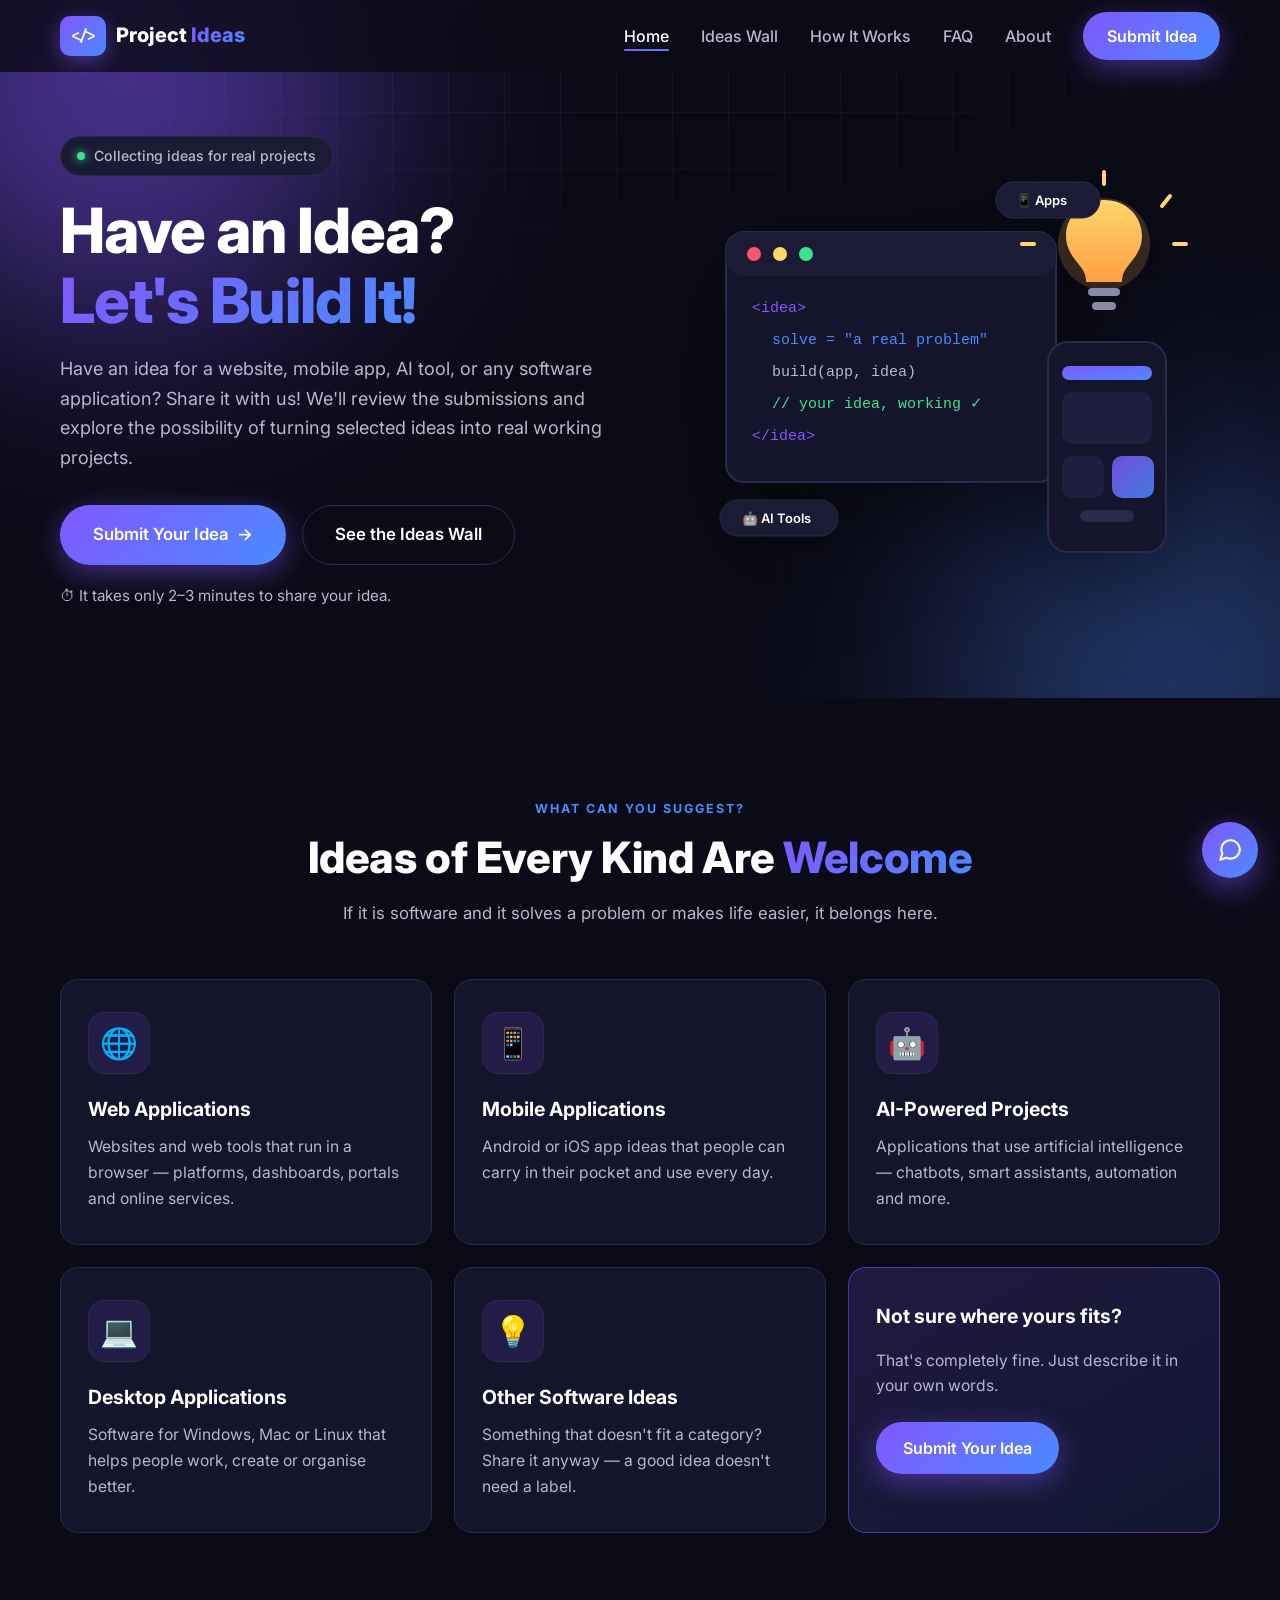
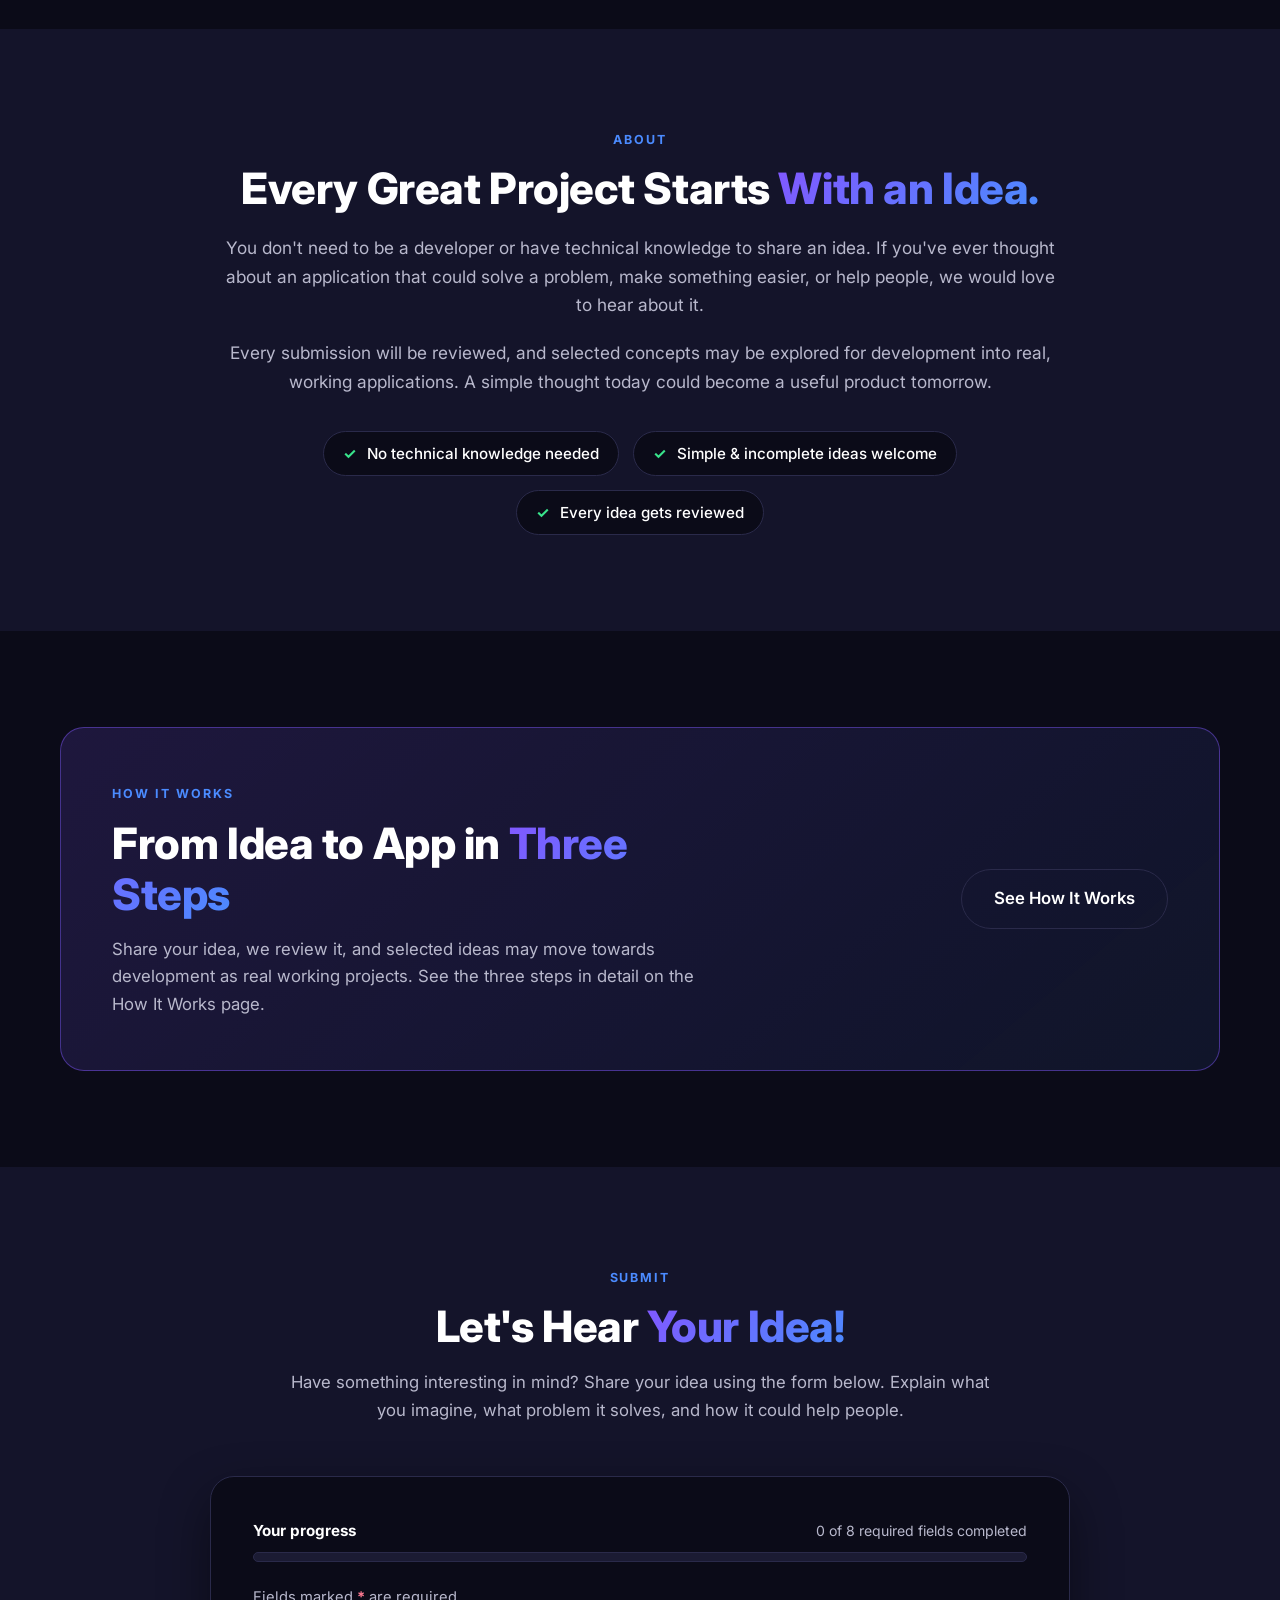
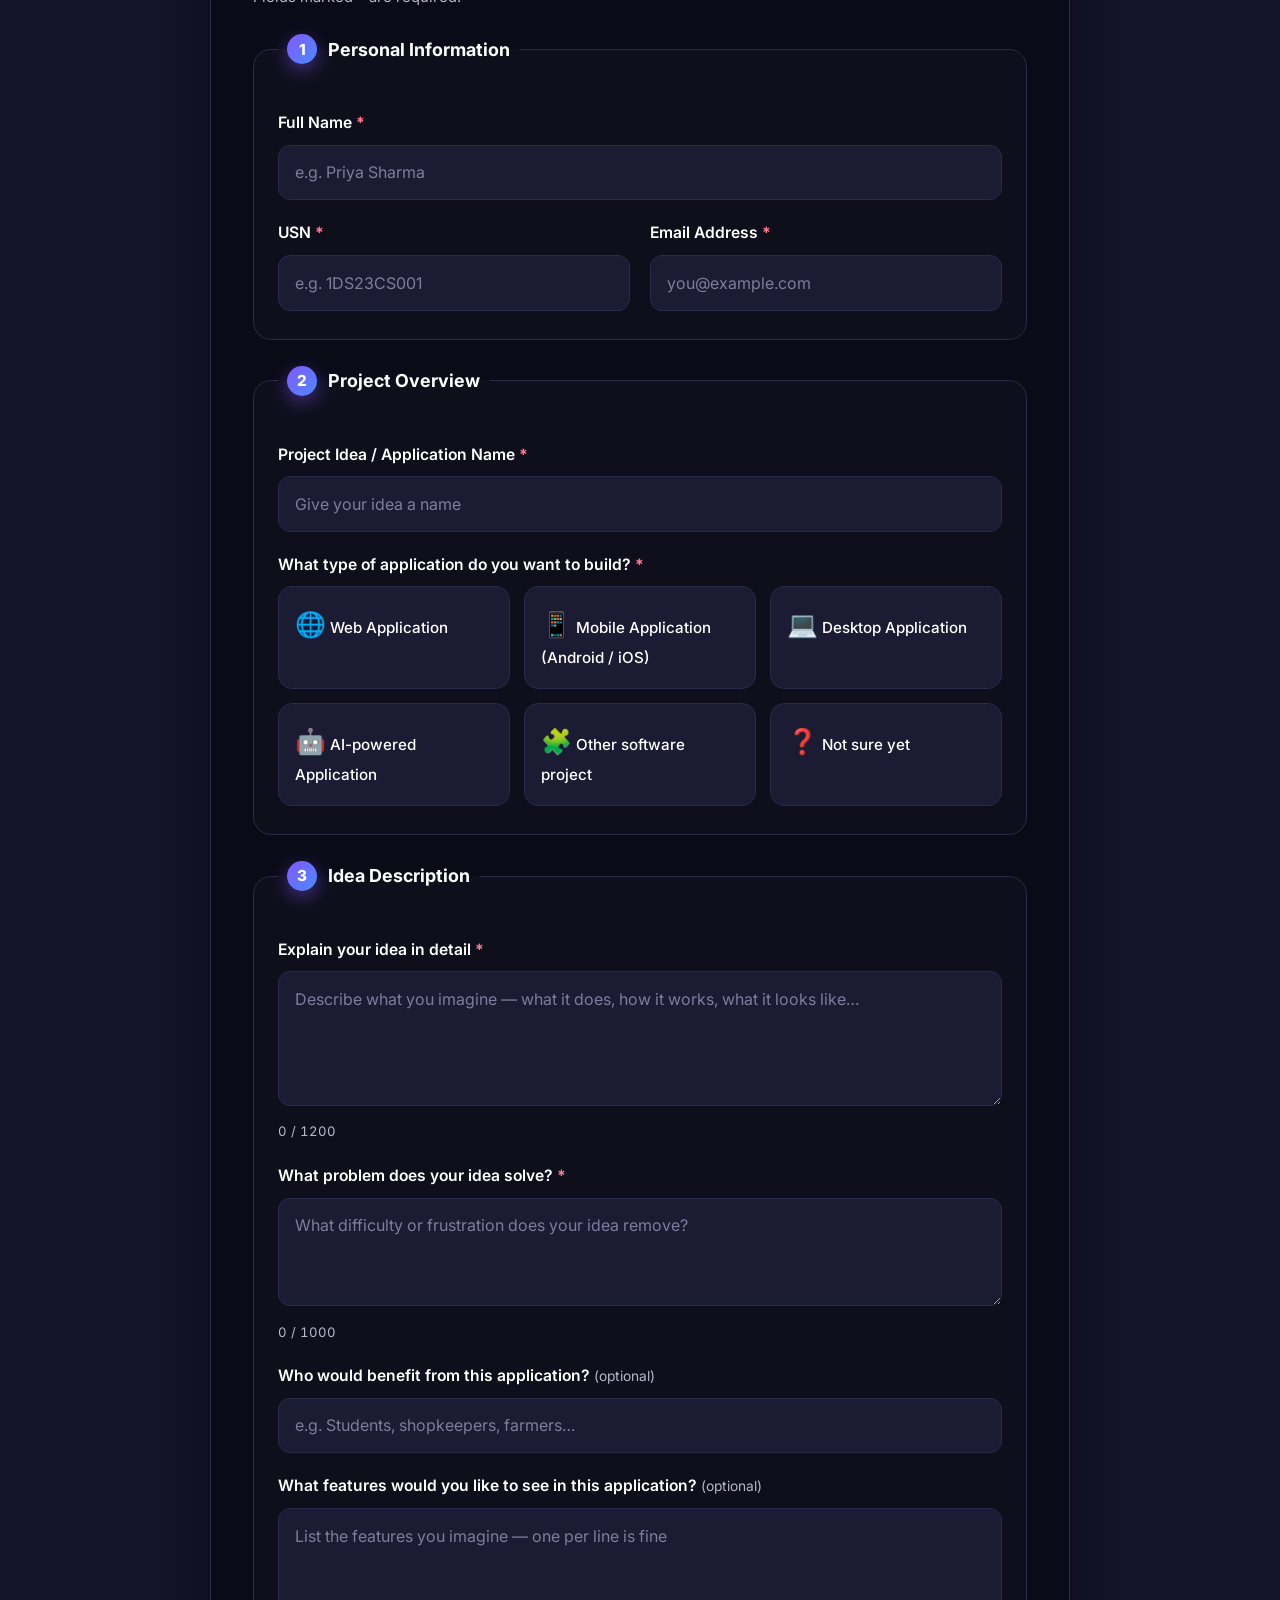
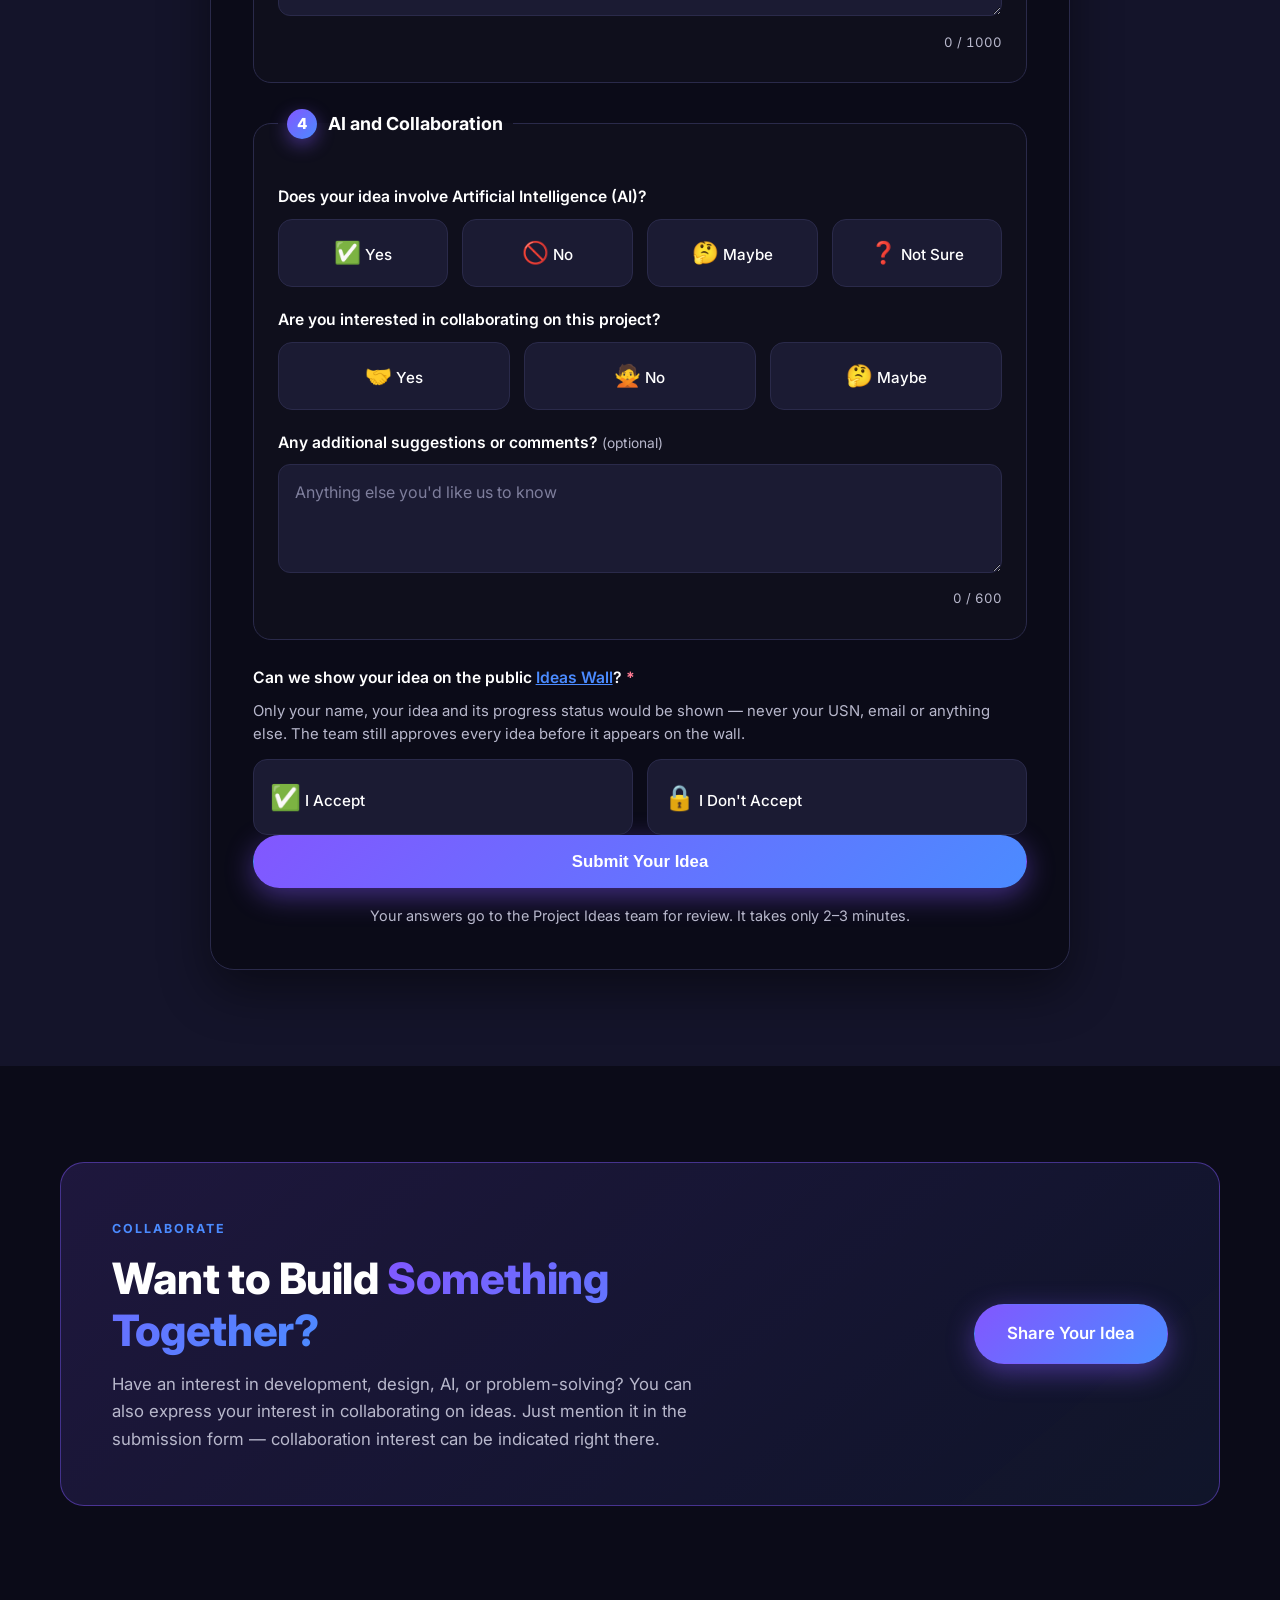
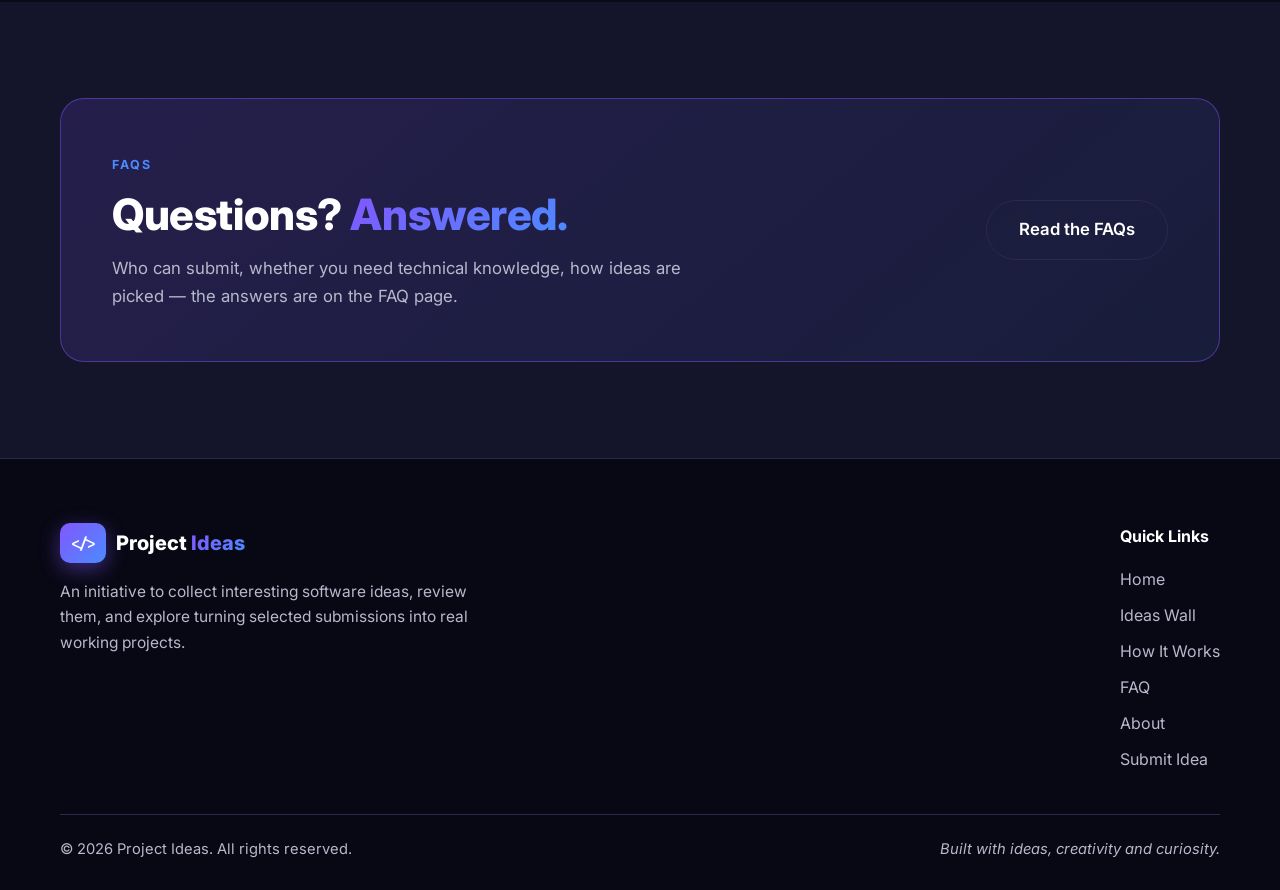
==== commit 923bf9f1: "v6: AI briefs on the Ideas Wall (Groq brief per submission in a new AI Brief column, Public IDs PI-0" ====
--- a/index.html
+++ b/index.html
@@ -16,7 +16,7 @@
   <meta name="twitter:card" content="summary" />
   <meta name="twitter:title" content="Project Ideas — Have an Idea? Let's Build It!" />
   <meta name="twitter:description" content="Share your software idea in 2–3 minutes. Selected ideas may move towards development." />
-  <link rel="icon" type="image/svg+xml" href="assets/favicon.svg" />
+  <link rel="icon" type="image/svg+xml" href="data:image/svg+xml,<svg xmlns=%22http://www.w3.org/2000/svg%22 viewBox=%220 0 100 100%22><text y=%22.9em%22 font-size=%2290%22>🏠</text></svg>" />
   <link rel="preconnect" href="https://fonts.googleapis.com" />
   <link rel="preconnect" href="https://fonts.gstatic.com" crossorigin />
   <link href="https://fonts.googleapis.com/css2?family=Inter:wght@400;500;600;700;800&family=JetBrains+Mono:wght@500;700&display=swap" rel="stylesheet" />
@@ -28,7 +28,7 @@
   <!-- ============ NAVIGATION ============ -->
   <header class="site-header" id="top">
     <nav class="nav container" aria-label="Main navigation">
-      <a href="#home" class="logo" aria-label="Project Ideas — home">
+      <a href="index.html" class="logo" aria-label="Project Ideas — home">
         <span class="logo-icon" aria-hidden="true">&lt;/&gt;</span>
         <span class="logo-text">Project <span class="gradient-text">Ideas</span></span>
       </a>
@@ -38,12 +38,11 @@
       </button>
 
       <ul class="nav-menu" id="navMenu">
-        <li><a class="nav-link active" href="#home">Home</a></li>
-        <li><a class="nav-link" href="#about">About</a></li>
-        <li><a class="nav-link" href="#how-it-works">How It Works</a></li>
-        <li><a class="nav-link" href="#faqs">FAQs</a></li>
+        <li><a class="nav-link active" href="index.html" aria-current="page">Home</a></li>
         <li><a class="nav-link" href="ideas.html">Ideas Wall</a></li>
-        <li><a class="nav-link" href="about.html">Meet the Developer</a></li>
+        <li><a class="nav-link" href="how-it-works.html">How It Works</a></li>
+        <li><a class="nav-link" href="faq.html">FAQ</a></li>
+        <li><a class="nav-link" href="about.html">About</a></li>
         <li><a class="btn btn-primary nav-cta" href="#submit">Submit Idea</a></li>
       </ul>
     </nav>
@@ -179,30 +178,15 @@
       </div>
     </section>
 
-    <!-- ============ HOW IT WORKS ============ -->
-    <section class="section" id="how-it-works" aria-labelledby="how-heading">
-      <div class="container">
-        <div class="section-head reveal">
+    <!-- ============ HOW IT WORKS (teaser — full page: how-it-works.html) ============ -->
+    <section class="section" aria-labelledby="how-teaser-heading">
+      <div class="container collab-box reveal">
+        <div>
           <span class="eyebrow">How It Works</span>
-          <h2 id="how-heading">From Idea to App in <span class="gradient-text">Three Steps</span></h2>
-        </div>
-        <ol class="steps">
-          <li class="step reveal">
-            <div class="step-number" aria-hidden="true">1</div>
-            <h3>Share Your Idea</h3>
-            <p>Tell us what you have in mind using the simple submission form — it takes only 2–3 minutes.</p>
-          </li>
-          <li class="step reveal">
-            <div class="step-number" aria-hidden="true">2</div>
-            <h3>We Review</h3>
-            <p>We go through the submitted ideas and look at what they solve and who they could help.</p>
-          </li>
-          <li class="step reveal">
-            <div class="step-number" aria-hidden="true">3</div>
-            <h3>Build &amp; Explore</h3>
-            <p>Selected ideas may move towards development and be explored as real working projects.</p>
-          </li>
-        </ol>
+          <h2 id="how-teaser-heading">From Idea to App in <span class="gradient-text">Three Steps</span></h2>
+          <p>Share your idea, we review it, and selected ideas may move towards development as real working projects. See the three steps in detail on the How It Works page.</p>
+        </div>
+        <a href="how-it-works.html" class="btn btn-ghost btn-lg">See How It Works</a>
       </div>
     </section>
 
@@ -445,39 +429,15 @@
       </div>
     </section>
 
-    <!-- ============ FAQ ============ -->
-    <section class="section section-alt" id="faqs" aria-labelledby="faq-heading">
-      <div class="container faq-wrap">
-        <div class="section-head reveal">
+    <!-- ============ FAQ (teaser — full page: faq.html) ============ -->
+    <section class="section section-alt" aria-labelledby="faq-teaser-heading">
+      <div class="container collab-box reveal">
+        <div>
           <span class="eyebrow">FAQs</span>
-          <h2 id="faq-heading">Frequently Asked <span class="gradient-text">Questions</span></h2>
-        </div>
-        <div class="faq-list reveal">
-          <div class="faq-item">
-            <h3><button class="faq-question" aria-expanded="false">Who can submit an idea?<span class="faq-chevron" aria-hidden="true">▾</span></button></h3>
-            <div class="faq-answer" hidden><p>Anyone. Students and other interested people are all welcome — if you have an idea for a software application, you can share it here.</p></div>
-          </div>
-          <div class="faq-item">
-            <h3><button class="faq-question" aria-expanded="false">Do I need technical knowledge?<span class="faq-chevron" aria-hidden="true">▾</span></button></h3>
-            <div class="faq-answer" hidden><p>No. You don't need to be a developer or have any technical knowledge. Just describe your idea in your own words — what it is, what problem it solves, and how it could help people.</p></div>
-          </div>
-          <div class="faq-item">
-            <h3><button class="faq-question" aria-expanded="false">Can I submit a simple or incomplete idea?<span class="faq-chevron" aria-hidden="true">▾</span></button></h3>
-            <div class="faq-answer" hidden><p>Yes, absolutely. Simple and incomplete ideas are welcome. Share whatever you have in mind — even a rough thought is a valid starting point.</p></div>
-          </div>
-          <div class="faq-item">
-            <h3><button class="faq-question" aria-expanded="false">Will every idea be developed?<span class="faq-chevron" aria-hidden="true">▾</span></button></h3>
-            <div class="faq-answer" hidden><p>Not every idea can be developed. All submissions are reviewed, and selected ideas may be explored for development into working projects.</p></div>
-          </div>
-          <div class="faq-item">
-            <h3><button class="faq-question" aria-expanded="false">Can I collaborate on selected projects?<span class="faq-chevron" aria-hidden="true">▾</span></button></h3>
-            <div class="faq-answer" hidden><p>Yes. If you're interested in development, design, AI or problem-solving, you can express your interest in collaborating through the submission form.</p></div>
-          </div>
-          <div class="faq-item">
-            <h3><button class="faq-question" aria-expanded="false">Where can I submit my idea?<span class="faq-chevron" aria-hidden="true">▾</span></button></h3>
-            <div class="faq-answer" hidden><p>Right here on this page — use the <a href="#submit">submission form in the Submit section above</a>. It takes only 2–3 minutes.</p></div>
-          </div>
-        </div>
+          <h2 id="faq-teaser-heading">Questions? <span class="gradient-text">Answered.</span></h2>
+          <p>Who can submit, whether you need technical knowledge, how ideas are picked — the answers are on the FAQ page.</p>
+        </div>
+        <a href="faq.html" class="btn btn-ghost btn-lg">Read the FAQs</a>
       </div>
     </section>
   </main>
@@ -486,7 +446,7 @@
   <footer class="site-footer">
     <div class="container footer-inner">
       <div class="footer-brand">
-        <a href="#home" class="logo">
+        <a href="index.html" class="logo">
           <span class="logo-icon" aria-hidden="true">&lt;/&gt;</span>
           <span class="logo-text">Project <span class="gradient-text">Ideas</span></span>
         </a>
@@ -495,12 +455,11 @@
       <nav class="footer-links" aria-label="Footer navigation">
         <h3>Quick Links</h3>
         <ul>
-          <li><a href="#home">Home</a></li>
-          <li><a href="#about">About</a></li>
-          <li><a href="#how-it-works">How It Works</a></li>
-          <li><a href="#faqs">FAQs</a></li>
+          <li><a href="index.html">Home</a></li>
           <li><a href="ideas.html">Ideas Wall</a></li>
-          <li><a href="about.html">Meet the Developer</a></li>
+          <li><a href="how-it-works.html">How It Works</a></li>
+          <li><a href="faq.html">FAQ</a></li>
+          <li><a href="about.html">About</a></li>
           <li><a href="#submit">Submit Idea</a></li>
         </ul>
       </nav>
--- a/css/style.css
+++ b/css/style.css
@@ -258,6 +258,21 @@
 .idea-card-actions{display:flex;flex-wrap:wrap;gap:.6rem;margin-top:.7rem}
 .btn-sm{padding:.55rem 1rem;font-size:.9rem;border-radius:.65rem}
 .wall-note{text-align:center;color:var(--muted);font-size:.88rem;margin-top:2.4rem}
+/* ===== v6: split pages, idea detail, AI briefs ===== */
+.page-section{padding-top:8.5rem}
+.center-actions{display:flex;flex-wrap:wrap;gap:.8rem;justify-content:center;margin-top:2.8rem}
+.idea-card-link{color:var(--blue);font-weight:600;font-size:.93rem;margin-top:.35rem}
+.idea-card-link:hover{text-decoration:underline}
+.back-link{display:inline-block;color:var(--blue);font-weight:600;margin-bottom:1.5rem}
+.back-link:hover{text-decoration:underline}
+.idea-detail{background:var(--bg-2);border:1px solid rgba(255,255,255,.08);border-radius:1.1rem;padding:clamp(1.5rem,3.5vw,2.4rem)}
+.idea-detail-title{font-size:clamp(1.6rem,3.5vw,2.3rem);line-height:1.25}
+.idea-brief{background:var(--bg-3);border:1px solid rgba(130,87,255,.45);border-radius:.9rem;padding:1.1rem 1.25rem;margin:1.3rem 0 .4rem}
+.idea-brief-label{display:block;font-size:.74rem;font-weight:700;letter-spacing:.1em;text-transform:uppercase;color:#B79CFF;margin-bottom:.45rem}
+.idea-brief p{color:var(--white);line-height:1.65}
+.idea-subhead{font-size:1.18rem;margin:1.6rem 0 .6rem}
+.idea-full{color:var(--muted);line-height:1.75;white-space:pre-wrap}
+
 /* ===== Form consent (v4) ===== */
 .consent-field{margin-top:1.1rem}
 .consent-note{color:var(--muted);font-size:.93rem;line-height:1.55;margin:.35rem 0 .8rem}
@@ -300,7 +315,7 @@
 .chat-toggle{position:fixed;right:22px;bottom:22px;width:56px;height:56px;border-radius:50%;border:none;background:var(--gradient);color:#fff;cursor:pointer;z-index:96;display:flex;align-items:center;justify-content:center;box-shadow:0 10px 30px rgba(130,87,255,.5);transition:transform .25s ease}
 .chat-toggle:hover{transform:translateY(-2px) scale(1.04)}
 .back-to-top{bottom:90px}
-.chat-panel{position:fixed;right:22px;bottom:90px;width:min(370px,calc(100vw - 32px));height:min(540px,calc(100dvh - 120px));background:var(--bg-2);border:1px solid var(--border);border-radius:20px;box-shadow:var(--shadow);z-index:97;display:flex;flex-direction:column;overflow:hidden}
+.chat-panel{position:fixed;right:22px;bottom:90px;width:min(370px,calc(100vw - 24px));height:min(540px,calc(100vh - 115px));height:min(540px,calc(100dvh - 115px));background:var(--bg-2);border:1px solid var(--border);border-radius:20px;box-shadow:var(--shadow);z-index:97;display:flex;flex-direction:column;overflow:hidden}
 .chat-panel[hidden]{display:none}
 .chat-header{display:flex;align-items:center;justify-content:space-between;padding:.9rem 1.1rem;background:var(--bg-3);border-bottom:1px solid var(--border)}
 .chat-title{font-weight:700;font-size:1.02rem;line-height:1.3}
@@ -327,7 +342,16 @@
 .chat-send:disabled{opacity:.55;cursor:wait}
 .chat-note{padding:.55rem 1rem .8rem;color:var(--muted);font-size:.74rem;line-height:1.45;background:var(--bg-3)}
 @media (max-width:560px){
-  .chat-panel{right:12px;left:12px;width:auto;bottom:86px}
+  /* Small screens: the panel is pinned between the header and the
+     chat button, so it always fits the visible screen exactly —
+     it can never be taller or wider than the device. */
+  .chat-panel{left:10px;right:10px;top:calc(var(--header-h) + 10px);bottom:84px;width:auto;height:auto}
   .chat-toggle{right:16px;bottom:16px}
   .back-to-top{right:16px;bottom:84px}
-}
+  .chat-bubble{max-width:88%;font-size:.9rem}
+}
+@media (max-height:500px){
+  /* Short windows (landscape phones, small laptop windows): same
+     pin-between-header-and-button treatment at any width. */
+  .chat-panel{top:calc(var(--header-h) + 8px);bottom:84px;height:auto}
+}
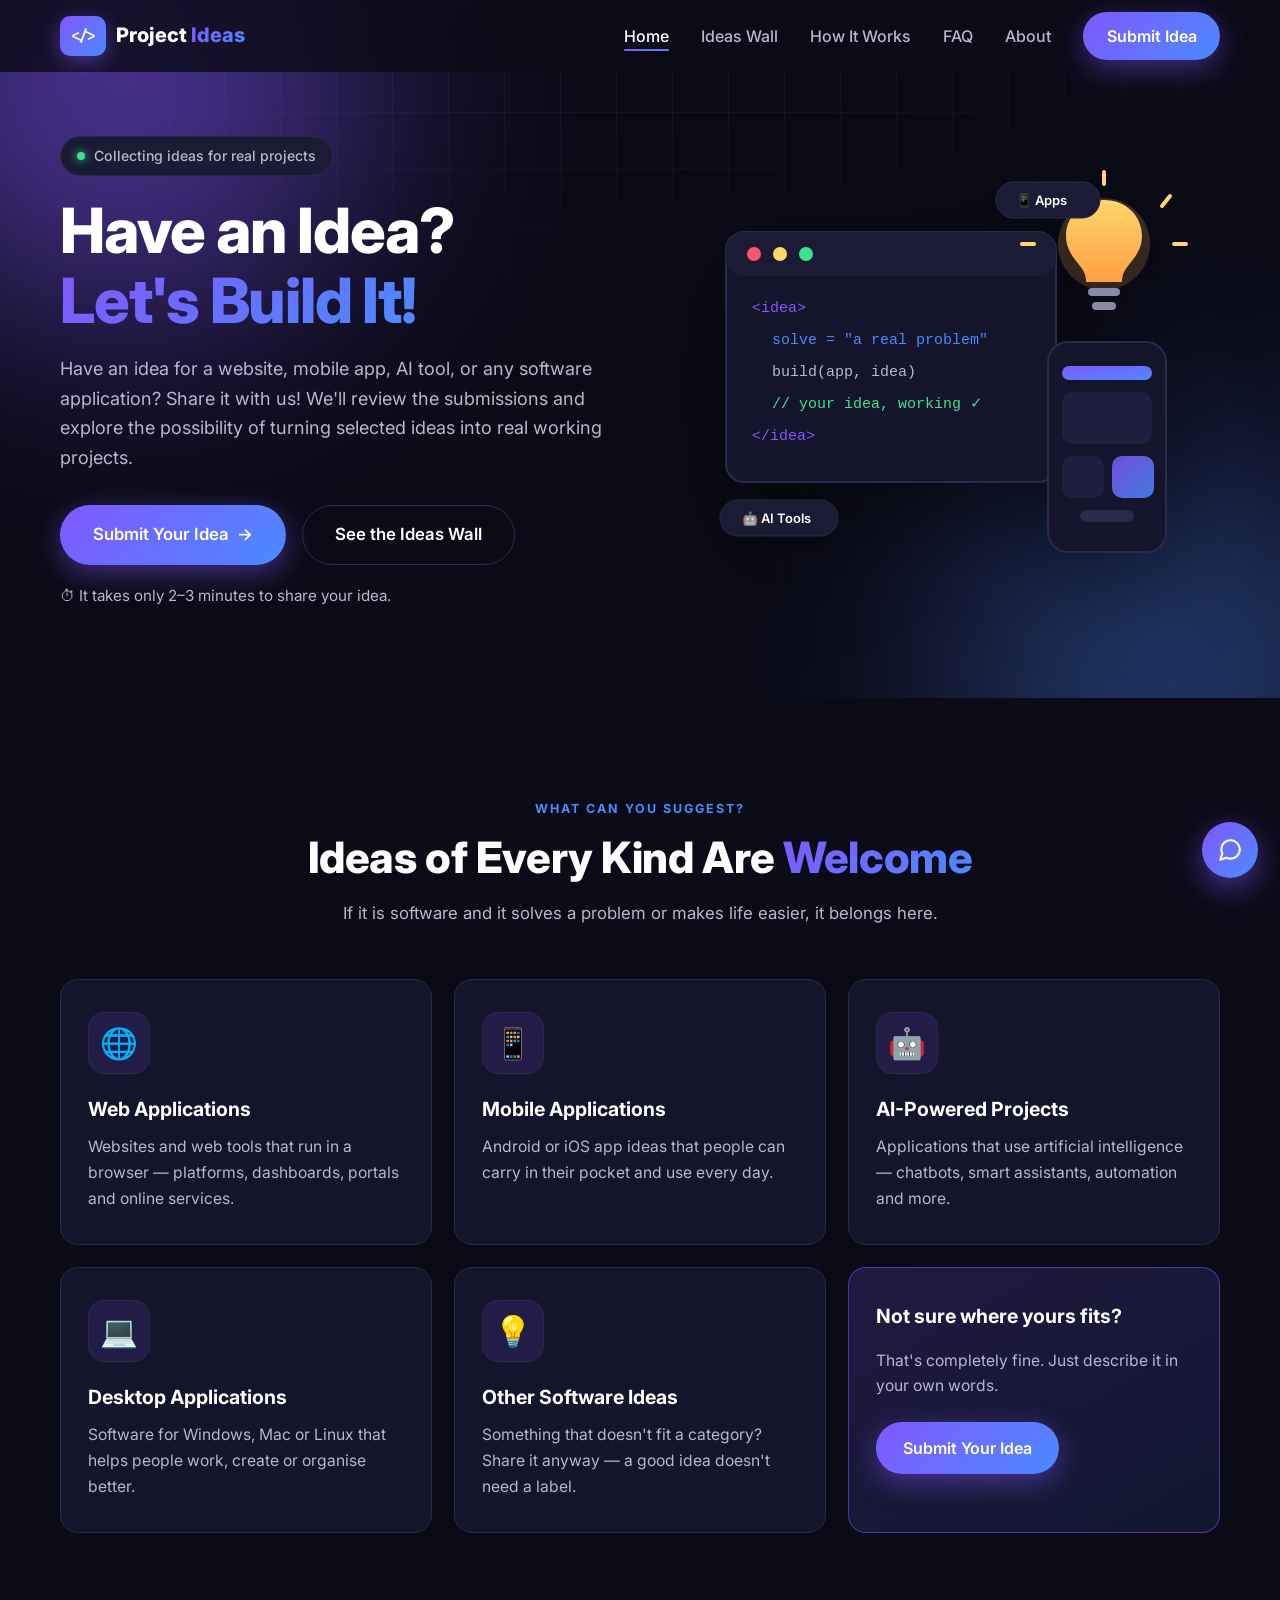
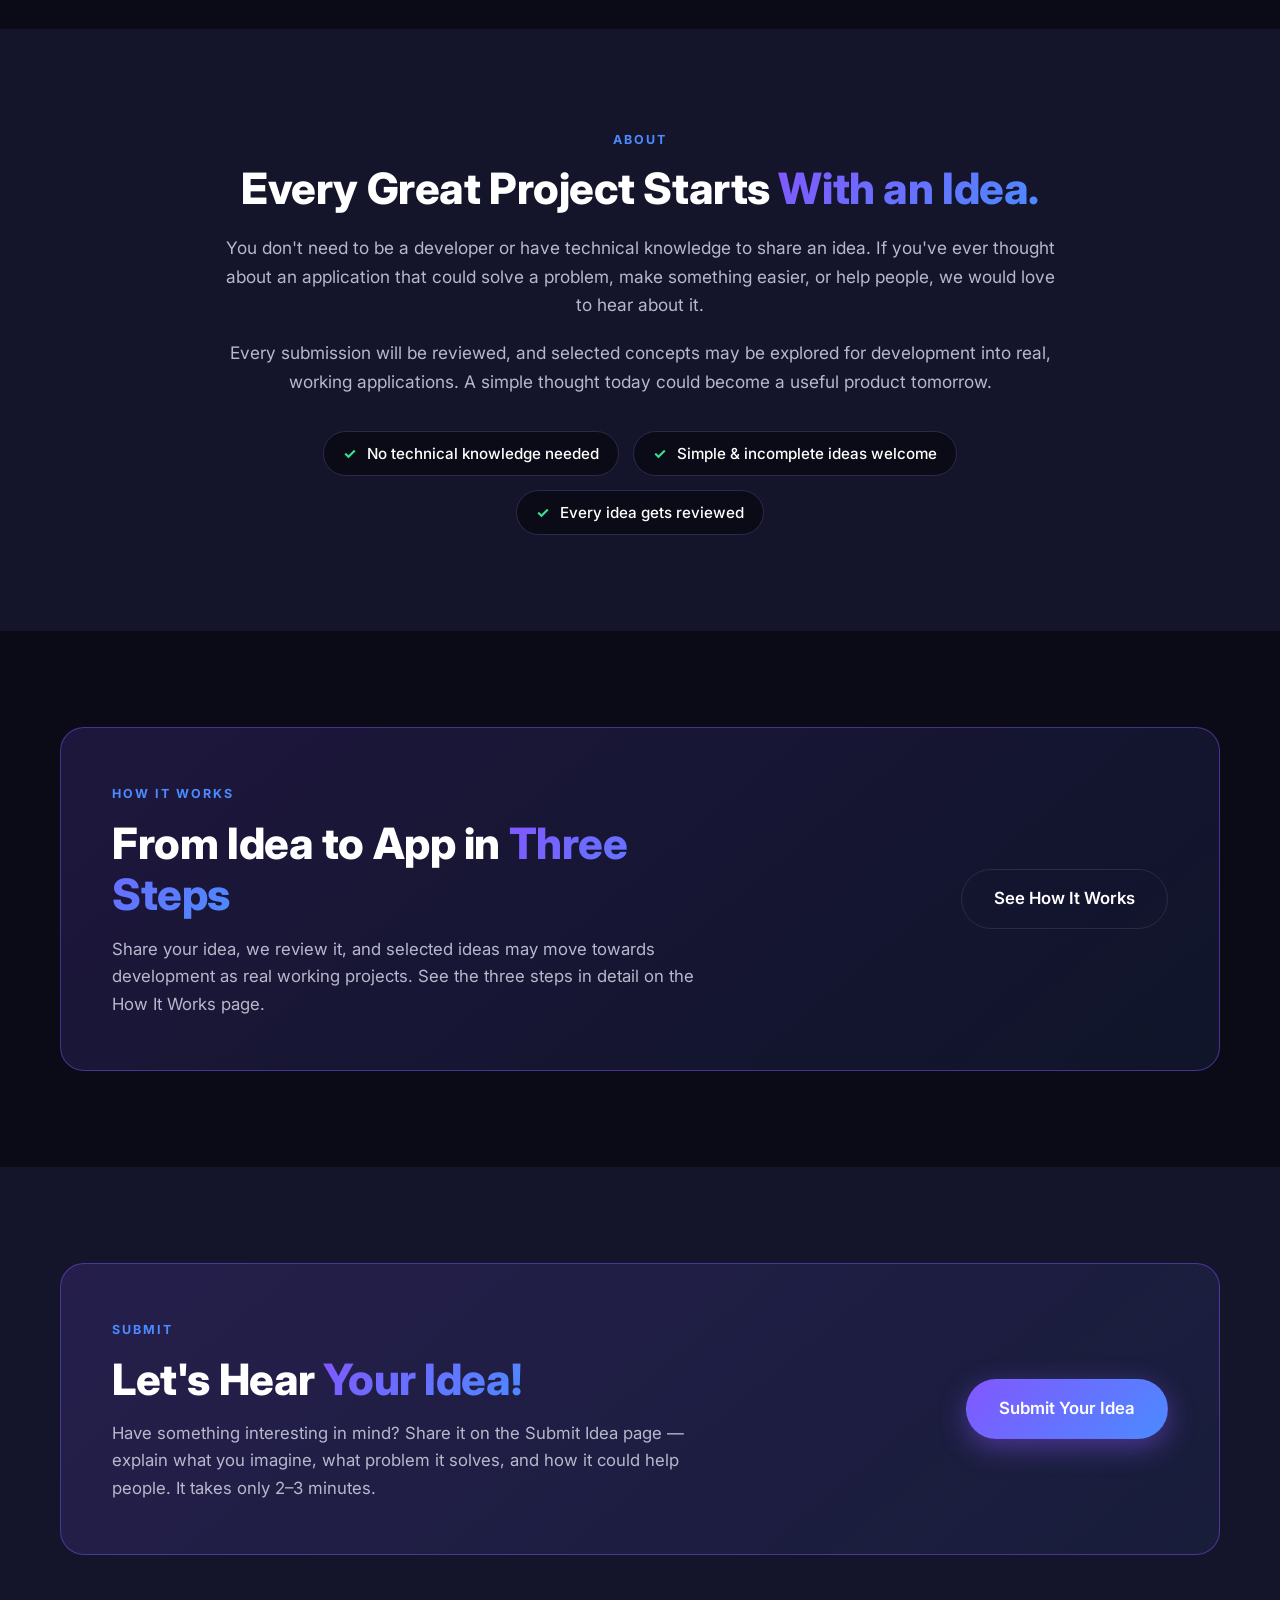
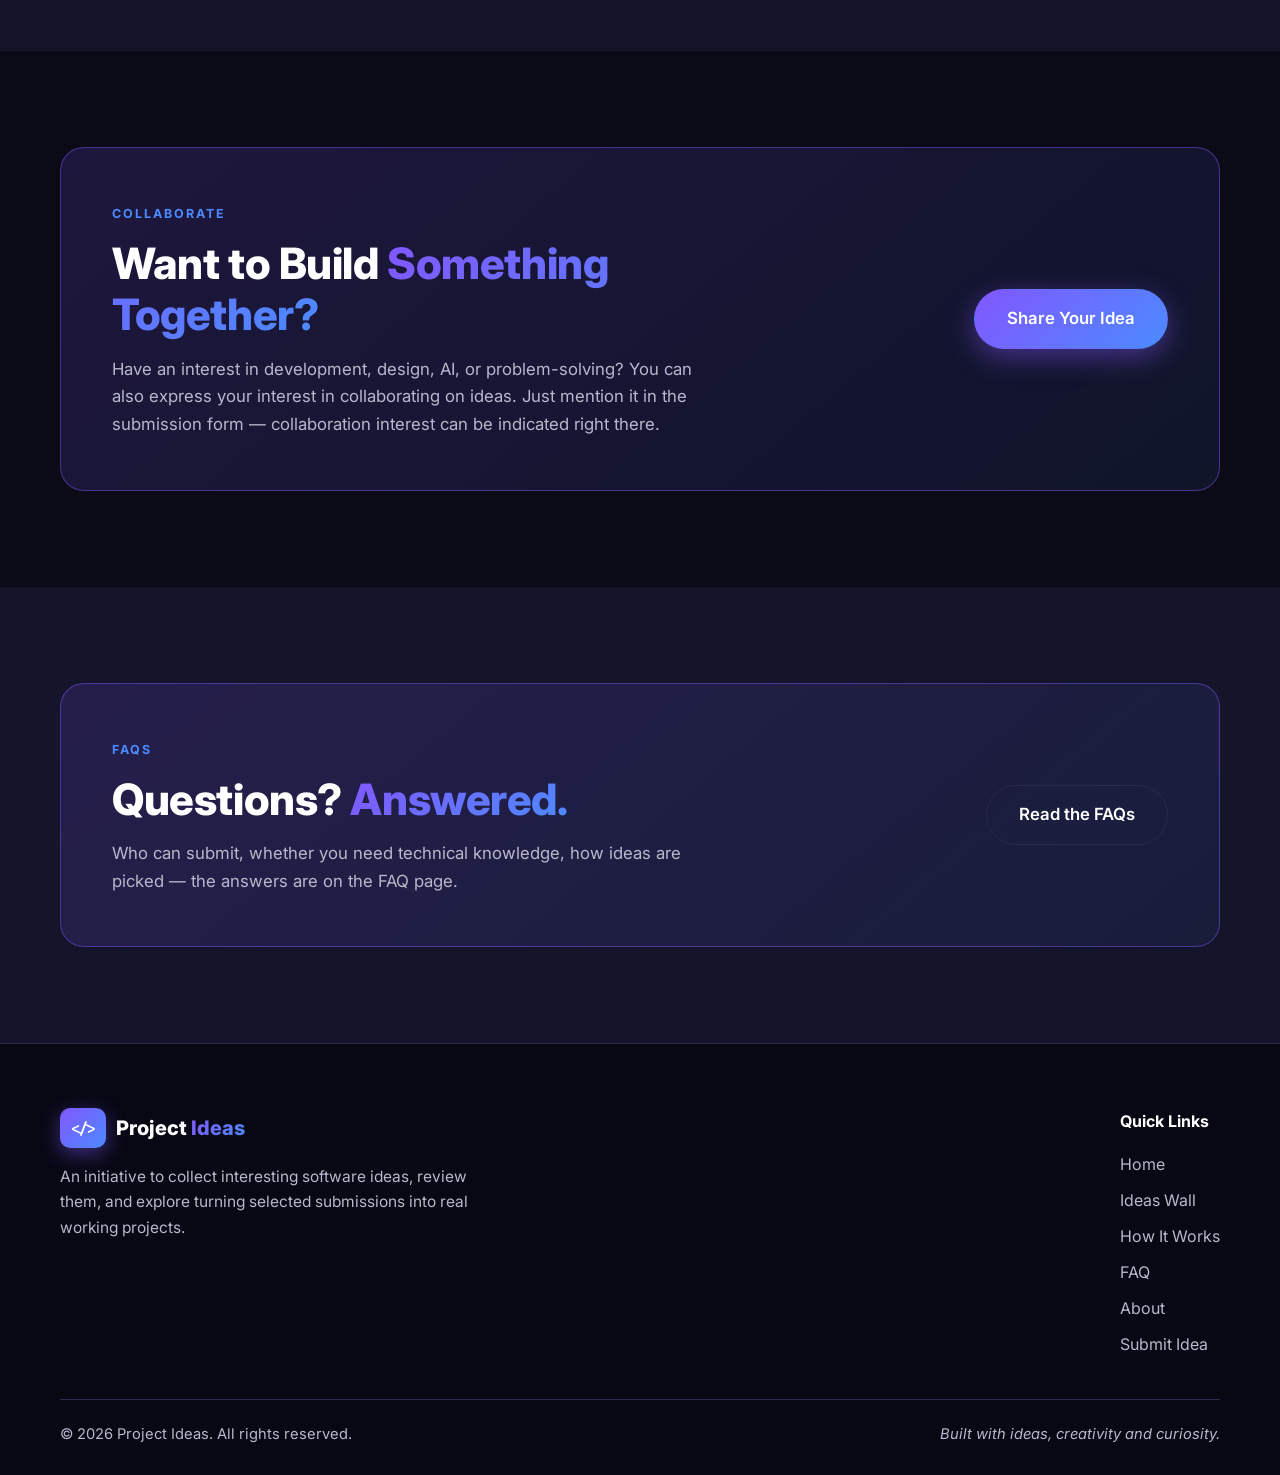
==== commit 80a466bf: "Structured 5-part AI briefs + standalone Submit Idea page (Kasim's feedback): briefs are now Problem" ====
--- a/index.html
+++ b/index.html
@@ -23,7 +23,7 @@
   <link rel="stylesheet" href="css/style.css" />
 </head>
 <body>
-  <a class="skip-link" href="#submit">Skip to submission form</a>
+  <a class="skip-link" href="#home">Skip to content</a>
 
   <!-- ============ NAVIGATION ============ -->
   <header class="site-header" id="top">
@@ -43,7 +43,7 @@
         <li><a class="nav-link" href="how-it-works.html">How It Works</a></li>
         <li><a class="nav-link" href="faq.html">FAQ</a></li>
         <li><a class="nav-link" href="about.html">About</a></li>
-        <li><a class="btn btn-primary nav-cta" href="#submit">Submit Idea</a></li>
+        <li><a class="btn btn-primary nav-cta" href="submit.html">Submit Idea</a></li>
       </ul>
     </nav>
   </header>
@@ -62,7 +62,7 @@
           <h1>Have an Idea?<br /><span class="gradient-text">Let's Build It!</span></h1>
           <p class="hero-sub">Have an idea for a website, mobile app, AI tool, or any software application? Share it with us! We'll review the submissions and explore the possibility of turning selected ideas into real working projects.</p>
           <div class="hero-actions">
-            <a href="#submit" class="btn btn-primary btn-lg">Submit Your Idea <span aria-hidden="true">→</span></a>
+            <a href="submit.html" class="btn btn-primary btn-lg">Submit Your Idea <span aria-hidden="true">→</span></a>
             <a href="ideas.html" class="btn btn-ghost btn-lg">See the Ideas Wall</a>
           </div>
           <p class="hero-note"><span aria-hidden="true">⏱</span> It takes only 2–3 minutes to share your idea.</p>
@@ -157,7 +157,7 @@
           <article class="card card-cta reveal">
             <h3>Not sure where yours fits?</h3>
             <p>That's completely fine. Just describe it in your own words.</p>
-            <a href="#submit" class="btn btn-primary">Submit Your Idea</a>
+            <a href="submit.html" class="btn btn-primary">Submit Your Idea</a>
           </article>
         </div>
       </div>
@@ -190,230 +190,15 @@
       </div>
     </section>
 
-    <!-- ============ SUBMIT ============ -->
-    <section class="section section-alt" id="submit" aria-labelledby="submit-heading">
-      <div class="container">
-        <div class="section-head reveal">
+    <!-- ============ SUBMIT (teaser — full page: submit.html) ============ -->
+    <section class="section section-alt" aria-labelledby="submit-teaser-heading">
+      <div class="container collab-box reveal">
+        <div>
           <span class="eyebrow">Submit</span>
-          <h2 id="submit-heading">Let's Hear <span class="gradient-text">Your Idea!</span></h2>
-          <p class="section-sub">Have something interesting in mind? Share your idea using the form below. Explain what you imagine, what problem it solves, and how it could help people.</p>
-        </div>
-
-        <div class="form-shell reveal">
-          <!-- ===== Custom submission form (posts to Google Sheets via Apps Script — see js/config.js) ===== -->
-          <form id="ideaForm" novalidate>
-            <!-- Progress indicator -->
-            <div class="form-progress" aria-live="polite">
-              <div class="form-progress-head">
-                <span class="form-progress-title">Your progress</span>
-                <span class="form-progress-text" id="formProgressText">0 of 8 required fields completed</span>
-              </div>
-              <div class="form-progress-track" role="progressbar" aria-valuemin="0" aria-valuemax="100" aria-valuenow="0" id="formProgressBarWrap" aria-label="Form completion progress">
-                <div class="form-progress-fill" id="formProgressFill"></div>
-              </div>
-            </div>
-
-            <p class="form-required-note">Fields marked <span class="req" aria-hidden="true">*</span> are required.</p>
-
-            <!-- Section 1: Personal Information -->
-            <fieldset class="form-section">
-              <legend><span class="form-section-num" aria-hidden="true">1</span> Personal Information</legend>
-
-              <div class="field">
-                <label for="fullName">Full Name <span class="req" aria-hidden="true">*</span></label>
-                <input type="text" id="fullName" name="fullName" placeholder="e.g. Priya Sharma" autocomplete="name" required aria-describedby="err-fullName" />
-                <p class="field-error" id="err-fullName" role="alert" hidden></p>
-              </div>
-
-              <div class="field-row">
-                <div class="field">
-                  <label for="usn">USN <span class="req" aria-hidden="true">*</span></label>
-                  <input type="text" id="usn" name="usn" placeholder="e.g. 1DS23CS001" autocomplete="off" required aria-describedby="err-usn" />
-                  <p class="field-error" id="err-usn" role="alert" hidden></p>
-                </div>
-                <div class="field">
-                  <label for="email">Email Address <span class="req" aria-hidden="true">*</span></label>
-                  <input type="email" id="email" name="email" placeholder="you@example.com" autocomplete="email" required aria-describedby="err-email" />
-                  <p class="field-error" id="err-email" role="alert" hidden></p>
-                </div>
-              </div>
-            </fieldset>
-
-            <!-- Section 2: Project Overview -->
-            <fieldset class="form-section">
-              <legend><span class="form-section-num" aria-hidden="true">2</span> Project Overview</legend>
-
-              <div class="field">
-                <label for="ideaName">Project Idea / Application Name <span class="req" aria-hidden="true">*</span></label>
-                <input type="text" id="ideaName" name="ideaName" placeholder="Give your idea a name" required aria-describedby="err-ideaName" />
-                <p class="field-error" id="err-ideaName" role="alert" hidden></p>
-              </div>
-
-              <div class="field">
-                <span class="field-label" id="appTypeLabel">What type of application do you want to build? <span class="req" aria-hidden="true">*</span></span>
-                <div class="select-cards" role="radiogroup" aria-labelledby="appTypeLabel" aria-describedby="err-appType">
-                  <label class="select-card">
-                    <input type="radio" name="appType" value="Web Application" />
-                    <span class="select-card-icon" aria-hidden="true">🌐</span>
-                    <span class="select-card-text">Web Application</span>
-                  </label>
-                  <label class="select-card">
-                    <input type="radio" name="appType" value="Mobile Application (Android / iOS)" />
-                    <span class="select-card-icon" aria-hidden="true">📱</span>
-                    <span class="select-card-text">Mobile Application (Android / iOS)</span>
-                  </label>
-                  <label class="select-card">
-                    <input type="radio" name="appType" value="Desktop Application" />
-                    <span class="select-card-icon" aria-hidden="true">💻</span>
-                    <span class="select-card-text">Desktop Application</span>
-                  </label>
-                  <label class="select-card">
-                    <input type="radio" name="appType" value="AI-powered Application" />
-                    <span class="select-card-icon" aria-hidden="true">🤖</span>
-                    <span class="select-card-text">AI-powered Application</span>
-                  </label>
-                  <label class="select-card">
-                    <input type="radio" name="appType" value="Other software project" />
-                    <span class="select-card-icon" aria-hidden="true">🧩</span>
-                    <span class="select-card-text">Other software project</span>
-                  </label>
-                  <label class="select-card">
-                    <input type="radio" name="appType" value="Not sure yet" />
-                    <span class="select-card-icon" aria-hidden="true">❓</span>
-                    <span class="select-card-text">Not sure yet</span>
-                  </label>
-                </div>
-                <p class="field-error" id="err-appType" role="alert" hidden></p>
-              </div>
-            </fieldset>
-
-            <!-- Section 3: Idea Description -->
-            <fieldset class="form-section">
-              <legend><span class="form-section-num" aria-hidden="true">3</span> Idea Description</legend>
-
-              <div class="field">
-                <label for="ideaExplain">Explain your idea in detail <span class="req" aria-hidden="true">*</span></label>
-                <textarea id="ideaExplain" name="ideaExplain" rows="4" maxlength="1200" data-counter placeholder="Describe what you imagine — what it does, how it works, what it looks like…" required aria-describedby="err-ideaExplain"></textarea>
-                <div class="field-meta"><p class="field-error" id="err-ideaExplain" role="alert" hidden></p><span class="char-count" data-count-for="ideaExplain" aria-hidden="true">0 / 1200</span></div>
-              </div>
-
-              <div class="field">
-                <label for="problem">What problem does your idea solve? <span class="req" aria-hidden="true">*</span></label>
-                <textarea id="problem" name="problem" rows="3" maxlength="1000" data-counter placeholder="What difficulty or frustration does your idea remove?" required aria-describedby="err-problem"></textarea>
-                <div class="field-meta"><p class="field-error" id="err-problem" role="alert" hidden></p><span class="char-count" data-count-for="problem" aria-hidden="true">0 / 1000</span></div>
-              </div>
-
-              <div class="field">
-                <label for="beneficiaries">Who would benefit from this application? <span class="optional">(optional)</span></label>
-                <input type="text" id="beneficiaries" name="beneficiaries" placeholder="e.g. Students, shopkeepers, farmers…" />
-              </div>
-
-              <div class="field">
-                <label for="features">What features would you like to see in this application? <span class="optional">(optional)</span></label>
-                <textarea id="features" name="features" rows="3" maxlength="1000" data-counter placeholder="List the features you imagine — one per line is fine"></textarea>
-                <div class="field-meta"><span></span><span class="char-count" data-count-for="features" aria-hidden="true">0 / 1000</span></div>
-              </div>
-            </fieldset>
-
-            <!-- Section 4: AI and Collaboration -->
-            <fieldset class="form-section">
-              <legend><span class="form-section-num" aria-hidden="true">4</span> AI and Collaboration</legend>
-
-              <div class="field">
-                <span class="field-label" id="aiLabel">Does your idea involve Artificial Intelligence (AI)?</span>
-                <div class="choice-cards choice-cards-4" role="radiogroup" aria-labelledby="aiLabel">
-                  <label class="select-card select-card-sm">
-                    <input type="radio" name="aiInvolved" value="Yes" />
-                    <span class="select-card-icon" aria-hidden="true">✅</span>
-                    <span class="select-card-text">Yes</span>
-                  </label>
-                  <label class="select-card select-card-sm">
-                    <input type="radio" name="aiInvolved" value="No" />
-                    <span class="select-card-icon" aria-hidden="true">🚫</span>
-                    <span class="select-card-text">No</span>
-                  </label>
-                  <label class="select-card select-card-sm">
-                    <input type="radio" name="aiInvolved" value="Maybe" />
-                    <span class="select-card-icon" aria-hidden="true">🤔</span>
-                    <span class="select-card-text">Maybe</span>
-                  </label>
-                  <label class="select-card select-card-sm">
-                    <input type="radio" name="aiInvolved" value="Not Sure" />
-                    <span class="select-card-icon" aria-hidden="true">❓</span>
-                    <span class="select-card-text">Not Sure</span>
-                  </label>
-                </div>
-              </div>
-
-              <div class="field">
-                <span class="field-label" id="collabLabel">Are you interested in collaborating on this project?</span>
-                <div class="choice-cards choice-cards-3" role="radiogroup" aria-labelledby="collabLabel">
-                  <label class="select-card select-card-sm">
-                    <input type="radio" name="collaborate" value="Yes" />
-                    <span class="select-card-icon" aria-hidden="true">🤝</span>
-                    <span class="select-card-text">Yes</span>
-                  </label>
-                  <label class="select-card select-card-sm">
-                    <input type="radio" name="collaborate" value="No" />
-                    <span class="select-card-icon" aria-hidden="true">🙅</span>
-                    <span class="select-card-text">No</span>
-                  </label>
-                  <label class="select-card select-card-sm">
-                    <input type="radio" name="collaborate" value="Maybe" />
-                    <span class="select-card-icon" aria-hidden="true">🤔</span>
-                    <span class="select-card-text">Maybe</span>
-                  </label>
-                </div>
-              </div>
-
-              <div class="field">
-                <label for="comments">Any additional suggestions or comments? <span class="optional">(optional)</span></label>
-                <textarea id="comments" name="comments" rows="3" maxlength="600" data-counter placeholder="Anything else you'd like us to know"></textarea>
-                <div class="field-meta"><span></span><span class="char-count" data-count-for="comments" aria-hidden="true">0 / 600</span></div>
-              </div>
-            </fieldset>
-
-            <div class="field consent-field">
-              <span class="field-label" id="consentLabel">Can we show your idea on the public <a href="ideas.html">Ideas Wall</a>? <span class="req" aria-hidden="true">*</span></span>
-              <p class="consent-note">Only your name, your idea and its progress status would be shown — never your USN, email or anything else. The team still approves every idea before it appears on the wall.</p>
-              <div class="choice-cards choice-cards-2" role="radiogroup" aria-labelledby="consentLabel" aria-describedby="err-consent">
-                <label class="select-card">
-                  <input type="radio" name="consentPublic" value="Yes" />
-                  <span class="select-card-icon" aria-hidden="true">✅</span>
-                  <span class="select-card-text">I Accept</span>
-                </label>
-                <label class="select-card">
-                  <input type="radio" name="consentPublic" value="No" />
-                  <span class="select-card-icon" aria-hidden="true">🔒</span>
-                  <span class="select-card-text">I Don't Accept</span>
-                </label>
-              </div>
-              <p class="field-error" id="err-consent" role="alert" hidden></p>
-            </div>
-
-            <div class="form-error-banner" id="formError" role="alert" hidden>
-              <strong>Your idea couldn't be submitted.</strong>
-              <span id="formErrorText">Please check your connection and try again.</span>
-            </div>
-
-            <button type="submit" class="btn btn-primary btn-lg form-submit" id="submitBtn">
-              <span class="btn-spinner" id="submitSpinner" aria-hidden="true" hidden></span>
-              <span id="submitBtnText">Submit Your Idea</span>
-            </button>
-            <p class="form-privacy">Your answers go to the Project Ideas team for review. It takes only 2–3 minutes.</p>
-          </form>
-
-          <!-- ===== Success confirmation (shown after a successful submission) ===== -->
-          <div class="form-success" id="formSuccess" hidden tabindex="-1">
-            <div class="success-check" aria-hidden="true">
-              <svg viewBox="0 0 52 52"><circle cx="26" cy="26" r="24" fill="none"/><path fill="none" d="M14 27l8 8 16-17"/></svg>
-            </div>
-            <h3>Idea submitted — thank you!</h3>
-            <p>Your idea <strong id="successIdeaName"></strong> has been received. We'll review it along with the other submissions, and selected ideas may move towards development.</p>
-            <p class="form-thanks">Thank you for taking the time to share your idea!</p>
-            <button type="button" class="btn btn-ghost" id="submitAnother">Submit Another Idea</button>
-          </div>
-        </div>
+          <h2 id="submit-teaser-heading">Let's Hear <span class="gradient-text">Your Idea!</span></h2>
+          <p>Have something interesting in mind? Share it on the Submit Idea page — explain what you imagine, what problem it solves, and how it could help people. It takes only 2–3 minutes.</p>
+        </div>
+        <a href="submit.html" class="btn btn-primary btn-lg">Submit Your Idea</a>
       </div>
     </section>
 
@@ -425,7 +210,7 @@
           <h2 id="collab-heading">Want to Build <span class="gradient-text">Something Together?</span></h2>
           <p>Have an interest in development, design, AI, or problem-solving? You can also express your interest in collaborating on ideas. Just mention it in the submission form — collaboration interest can be indicated right there.</p>
         </div>
-        <a href="#submit" class="btn btn-primary btn-lg">Share Your Idea</a>
+        <a href="submit.html" class="btn btn-primary btn-lg">Share Your Idea</a>
       </div>
     </section>
 
@@ -460,7 +245,7 @@
           <li><a href="how-it-works.html">How It Works</a></li>
           <li><a href="faq.html">FAQ</a></li>
           <li><a href="about.html">About</a></li>
-          <li><a href="#submit">Submit Idea</a></li>
+          <li><a href="submit.html">Submit Idea</a></li>
         </ul>
       </nav>
     </div>
@@ -474,7 +259,6 @@
 
   <script src="js/config.js"></script>
   <script src="js/main.js"></script>
-  <script src="js/form.js"></script>
   <script src="js/chat.js"></script>
 </body>
 </html>
--- a/css/style.css
+++ b/css/style.css
@@ -261,17 +261,23 @@
 /* ===== v6: split pages, idea detail, AI briefs ===== */
 .page-section{padding-top:8.5rem}
 .center-actions{display:flex;flex-wrap:wrap;gap:.8rem;justify-content:center;margin-top:2.8rem}
-.idea-card-link{color:var(--blue);font-weight:600;font-size:.93rem;margin-top:.35rem}
-.idea-card-link:hover{text-decoration:underline}
-.back-link{display:inline-block;color:var(--blue);font-weight:600;margin-bottom:1.5rem}
-.back-link:hover{text-decoration:underline}
+.idea-view-btn{margin-top:.9rem;width:100%;justify-content:center}
+.back-btn{margin-bottom:1.5rem}
 .idea-detail{background:var(--bg-2);border:1px solid rgba(255,255,255,.08);border-radius:1.1rem;padding:clamp(1.5rem,3.5vw,2.4rem)}
 .idea-detail-title{font-size:clamp(1.6rem,3.5vw,2.3rem);line-height:1.25}
 .idea-brief{background:var(--bg-3);border:1px solid rgba(130,87,255,.45);border-radius:.9rem;padding:1.1rem 1.25rem;margin:1.3rem 0 .4rem}
 .idea-brief-label{display:block;font-size:.74rem;font-weight:700;letter-spacing:.1em;text-transform:uppercase;color:#B79CFF;margin-bottom:.45rem}
 .idea-brief p{color:var(--white);line-height:1.65}
+/* Structured brief rows — shared by wall cards and the idea page */
+.brief-parts{display:flex;flex-direction:column}
+.brief-parts-card{flex:1;margin-top:.35rem}
+.brief-part{padding:.5rem 0;border-top:1px solid rgba(255,255,255,.08)}
+.brief-part:first-child{padding-top:.1rem;border-top:none}
+.brief-part-label{display:block;font-size:.72rem;font-weight:700;letter-spacing:.1em;text-transform:uppercase;color:#B79CFF;margin-bottom:.18rem}
+.brief-part-text{color:var(--white);line-height:1.6;font-size:.94rem}
+.nav-cta[aria-current="page"]{box-shadow:0 0 0 2px var(--bg),0 0 0 4px var(--purple)}
 .idea-subhead{font-size:1.18rem;margin:1.6rem 0 .6rem}
-.idea-full{color:var(--muted);line-height:1.75;white-space:pre-wrap}
+
 
 /* ===== Form consent (v4) ===== */
 .consent-field{margin-top:1.1rem}
@@ -317,12 +323,12 @@
 .back-to-top{bottom:90px}
 .chat-panel{position:fixed;right:22px;bottom:90px;width:min(370px,calc(100vw - 24px));height:min(540px,calc(100vh - 115px));height:min(540px,calc(100dvh - 115px));background:var(--bg-2);border:1px solid var(--border);border-radius:20px;box-shadow:var(--shadow);z-index:97;display:flex;flex-direction:column;overflow:hidden}
 .chat-panel[hidden]{display:none}
-.chat-header{display:flex;align-items:center;justify-content:space-between;padding:.9rem 1.1rem;background:var(--bg-3);border-bottom:1px solid var(--border)}
+.chat-header{display:flex;align-items:center;justify-content:space-between;padding:.9rem 1.1rem;background:var(--bg-3);border-bottom:1px solid var(--border);flex-shrink:0}
 .chat-title{font-weight:700;font-size:1.02rem;line-height:1.3}
 .chat-subtitle{color:var(--muted);font-size:.8rem;line-height:1.3}
 .chat-close{background:none;border:none;color:var(--muted);font-size:1.6rem;line-height:1;cursor:pointer;padding:.1rem .4rem}
 .chat-close:hover{color:#fff}
-.chat-messages{flex:1;overflow-y:auto;padding:1rem;display:flex;flex-direction:column;gap:.6rem}
+.chat-messages{flex:1;min-height:0;overflow-y:auto;padding:1rem;display:flex;flex-direction:column;gap:.6rem}
 .chat-row{display:flex}
 .chat-row.user{justify-content:flex-end}
 .chat-bubble{max-width:82%;padding:.6rem .85rem;border-radius:16px;font-size:.92rem;line-height:1.5;white-space:pre-wrap;word-break:break-word}
@@ -331,16 +337,16 @@
 .chat-bubble a{color:var(--blue);text-decoration:underline}
 .chat-row.user .chat-bubble a{color:#fff}
 .chat-typing .chat-bubble{color:var(--muted);font-style:italic}
-.chat-chips{display:flex;flex-wrap:wrap;gap:.45rem;padding:.2rem 1rem .7rem}
+.chat-chips{display:flex;flex-wrap:wrap;gap:.45rem;padding:.2rem 1rem .7rem;flex-shrink:0;max-height:7.5rem;overflow-y:auto}
 .chat-chip{background:transparent;border:1px solid var(--border);color:var(--muted);border-radius:999px;padding:.35rem .8rem;font-size:.8rem;cursor:pointer;transition:.25s}
 .chat-chip:hover{border-color:var(--purple);color:#fff}
-.chat-form{display:flex;gap:.5rem;padding:.8rem 1rem;border-top:1px solid var(--border);background:var(--bg-3)}
+.chat-form{display:flex;gap:.5rem;padding:.8rem 1rem;border-top:1px solid var(--border);background:var(--bg-3);flex-shrink:0}
 .chat-input{flex:1;background:var(--bg);border:1px solid var(--border);border-radius:999px;color:#fff;padding:.6rem 1rem;font:inherit;font-size:.92rem;min-width:0}
 .chat-input:focus{outline:none;border-color:var(--purple)}
 .chat-input::placeholder{color:var(--muted)}
 .chat-send{background:var(--gradient);color:#fff;border:none;border-radius:999px;padding:.6rem 1.2rem;font-weight:600;cursor:pointer}
 .chat-send:disabled{opacity:.55;cursor:wait}
-.chat-note{padding:.55rem 1rem .8rem;color:var(--muted);font-size:.74rem;line-height:1.45;background:var(--bg-3)}
+.chat-note{padding:.55rem 1rem .8rem;color:var(--muted);font-size:.74rem;line-height:1.45;background:var(--bg-3);flex-shrink:0}
 @media (max-width:560px){
   /* Small screens: the panel is pinned between the header and the
      chat button, so it always fits the visible screen exactly —
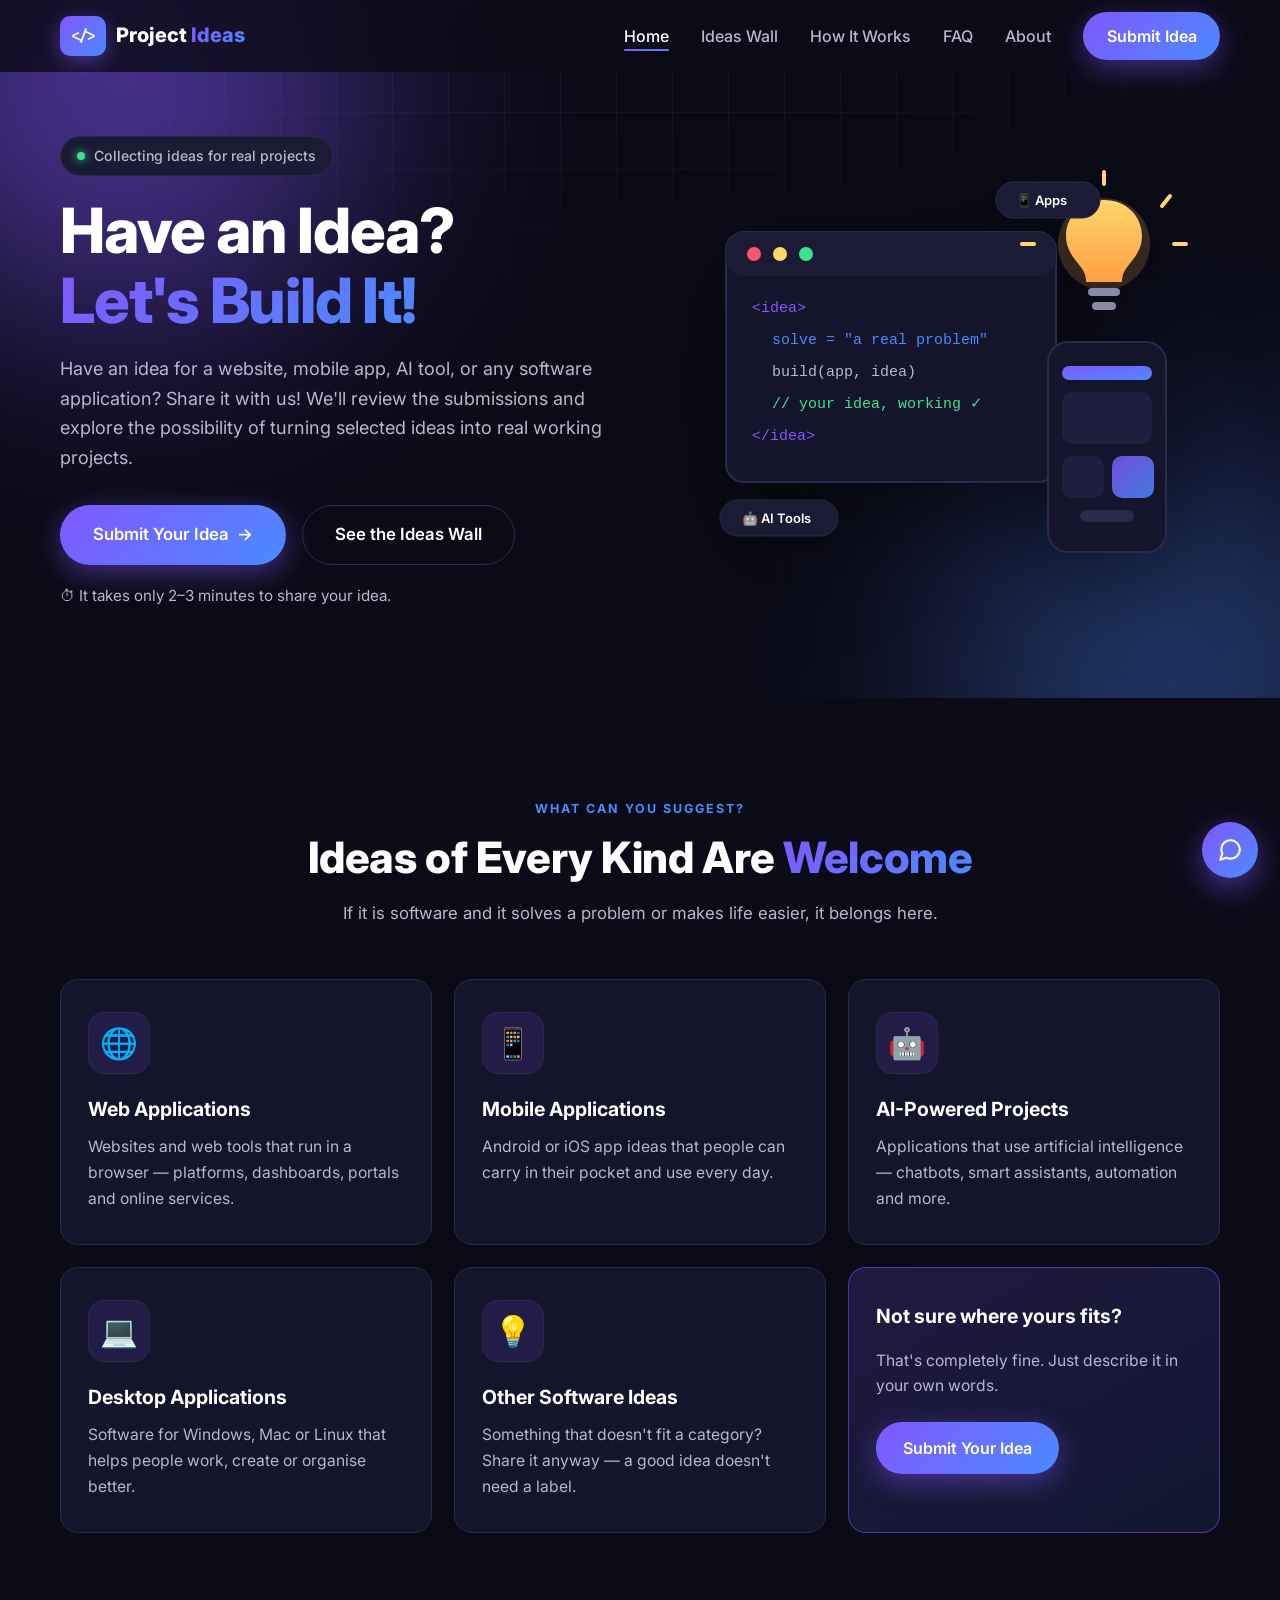
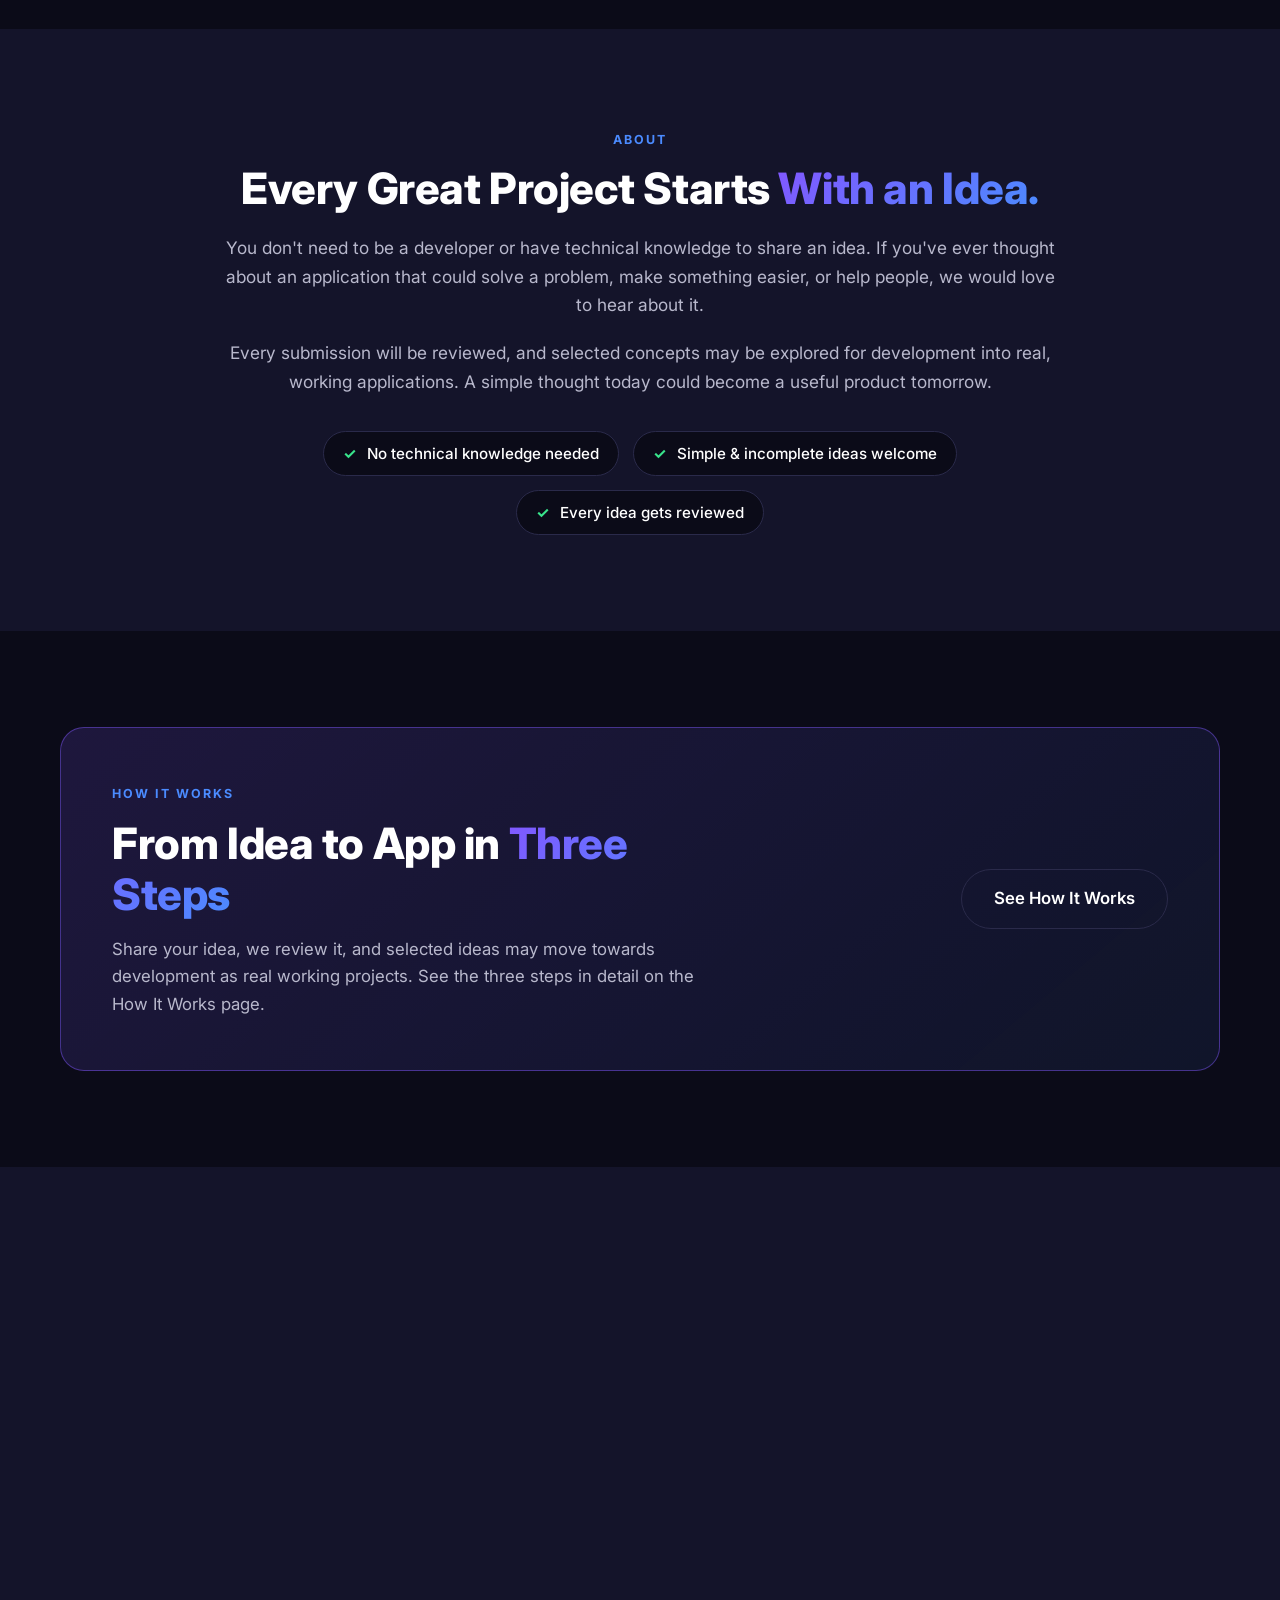
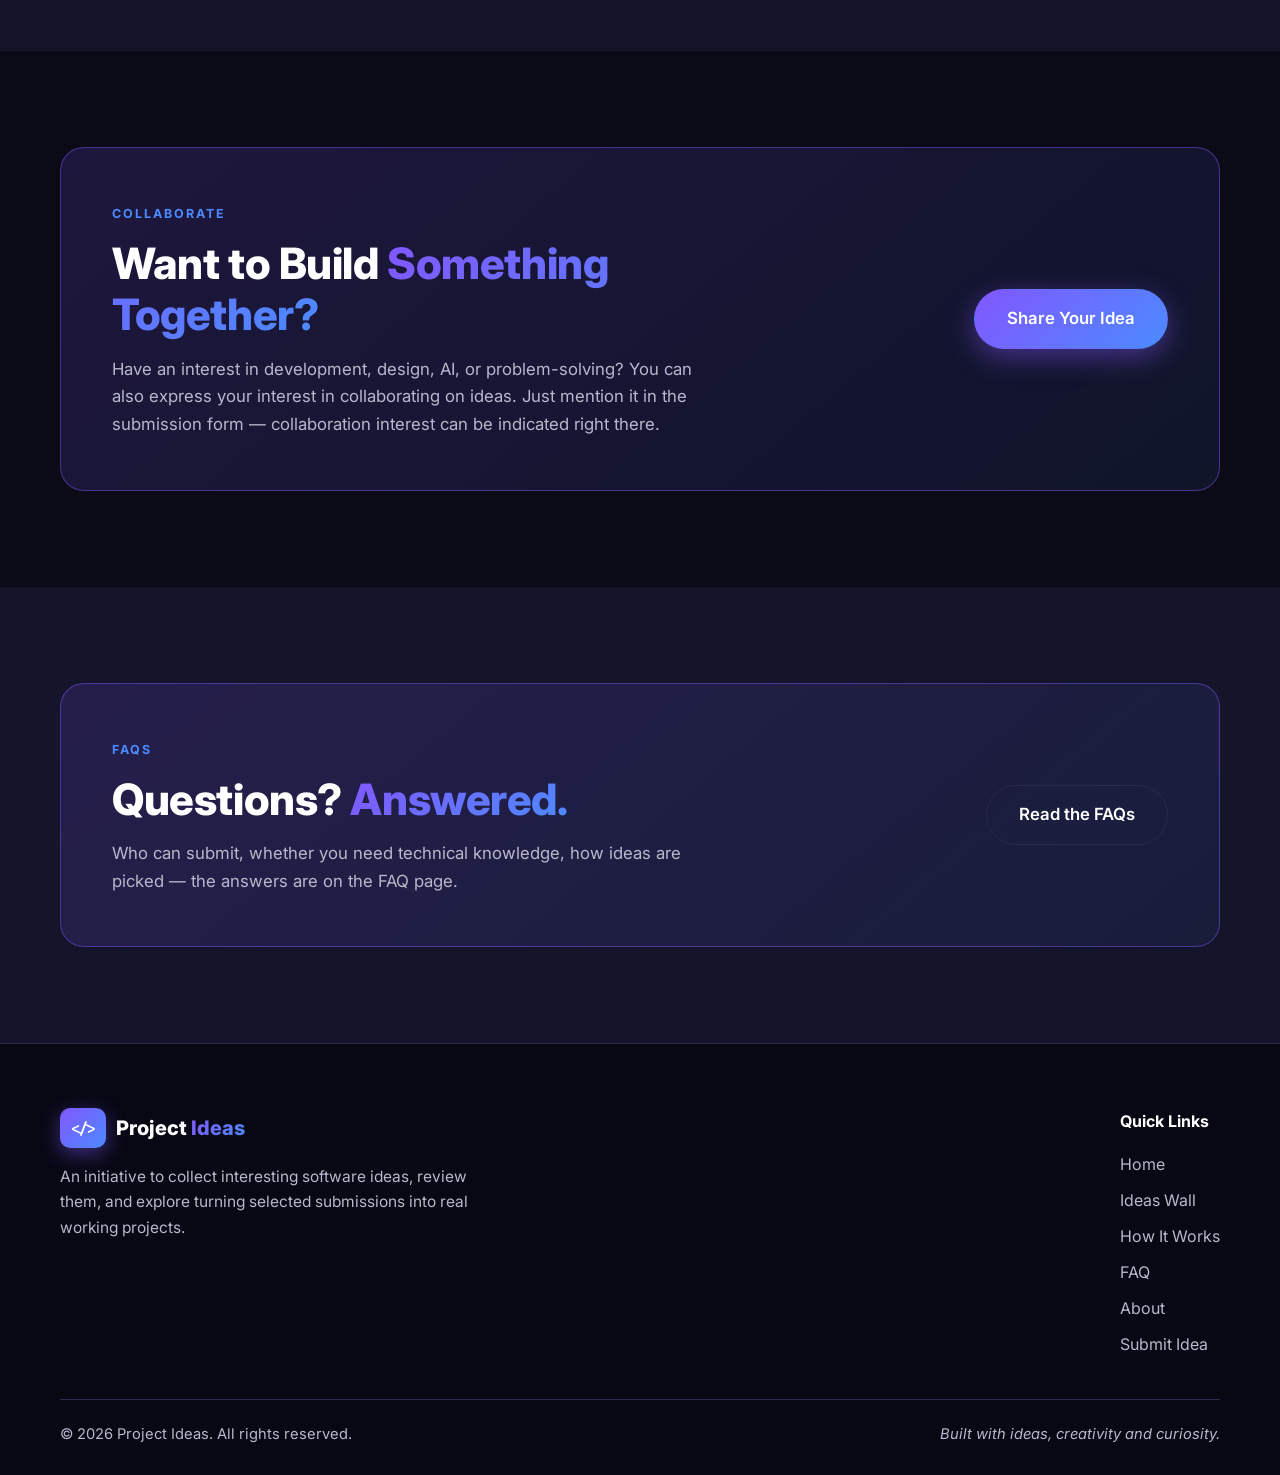
==== commit e068a9bf: "Short wall cards + submission dates (Kasim's feedback): wall tiles are compact again — short brief +" ====
--- a/index.html
+++ b/index.html
@@ -20,7 +20,7 @@
   <link rel="preconnect" href="https://fonts.googleapis.com" />
   <link rel="preconnect" href="https://fonts.gstatic.com" crossorigin />
   <link href="https://fonts.googleapis.com/css2?family=Inter:wght@400;500;600;700;800&family=JetBrains+Mono:wght@500;700&display=swap" rel="stylesheet" />
-  <link rel="stylesheet" href="css/style.css" />
+  <link rel="stylesheet" href="css/style.css?v=9" />
 </head>
 <body>
   <a class="skip-link" href="#home">Skip to content</a>
--- a/css/style.css
+++ b/css/style.css
@@ -254,6 +254,7 @@
 .idea-card-head{display:flex;justify-content:space-between;align-items:flex-start;gap:.8rem}
 .idea-card-title{font-size:1.12rem;line-height:1.35}
 .idea-card-by{color:var(--blue);font-weight:600;font-size:.92rem}
+.idea-card-date{color:var(--muted);font-size:.82rem;margin-top:.2rem}
 .idea-card-text{color:var(--muted);font-size:.95rem;line-height:1.55;flex:1}
 .idea-card-actions{display:flex;flex-wrap:wrap;gap:.6rem;margin-top:.7rem}
 .btn-sm{padding:.55rem 1rem;font-size:.9rem;border-radius:.65rem}
@@ -321,7 +322,7 @@
 .chat-toggle{position:fixed;right:22px;bottom:22px;width:56px;height:56px;border-radius:50%;border:none;background:var(--gradient);color:#fff;cursor:pointer;z-index:96;display:flex;align-items:center;justify-content:center;box-shadow:0 10px 30px rgba(130,87,255,.5);transition:transform .25s ease}
 .chat-toggle:hover{transform:translateY(-2px) scale(1.04)}
 .back-to-top{bottom:90px}
-.chat-panel{position:fixed;right:22px;bottom:90px;width:min(370px,calc(100vw - 24px));height:min(540px,calc(100vh - 115px));height:min(540px,calc(100dvh - 115px));background:var(--bg-2);border:1px solid var(--border);border-radius:20px;box-shadow:var(--shadow);z-index:97;display:flex;flex-direction:column;overflow:hidden}
+.chat-panel{position:fixed;right:22px;top:calc(var(--header-h) + 10px);bottom:90px;width:min(370px,calc(100vw - 24px));height:auto;max-height:640px;background:var(--bg-2);border:1px solid var(--border);border-radius:20px;box-shadow:var(--shadow);z-index:97;display:flex;flex-direction:column;overflow:hidden}
 .chat-panel[hidden]{display:none}
 .chat-header{display:flex;align-items:center;justify-content:space-between;padding:.9rem 1.1rem;background:var(--bg-3);border-bottom:1px solid var(--border);flex-shrink:0}
 .chat-title{font-weight:700;font-size:1.02rem;line-height:1.3}
@@ -351,7 +352,7 @@
   /* Small screens: the panel is pinned between the header and the
      chat button, so it always fits the visible screen exactly —
      it can never be taller or wider than the device. */
-  .chat-panel{left:10px;right:10px;top:calc(var(--header-h) + 10px);bottom:84px;width:auto;height:auto}
+  .chat-panel{left:10px;right:10px;top:calc(var(--header-h) + 10px);bottom:84px;width:auto;height:auto;max-height:none}
   .chat-toggle{right:16px;bottom:16px}
   .back-to-top{right:16px;bottom:84px}
   .chat-bubble{max-width:88%;font-size:.9rem}
@@ -359,5 +360,5 @@
 @media (max-height:500px){
   /* Short windows (landscape phones, small laptop windows): same
      pin-between-header-and-button treatment at any width. */
-  .chat-panel{top:calc(var(--header-h) + 8px);bottom:84px;height:auto}
-}
+  .chat-panel{top:calc(var(--header-h) + 8px);bottom:84px;height:auto;max-height:none}
+}
